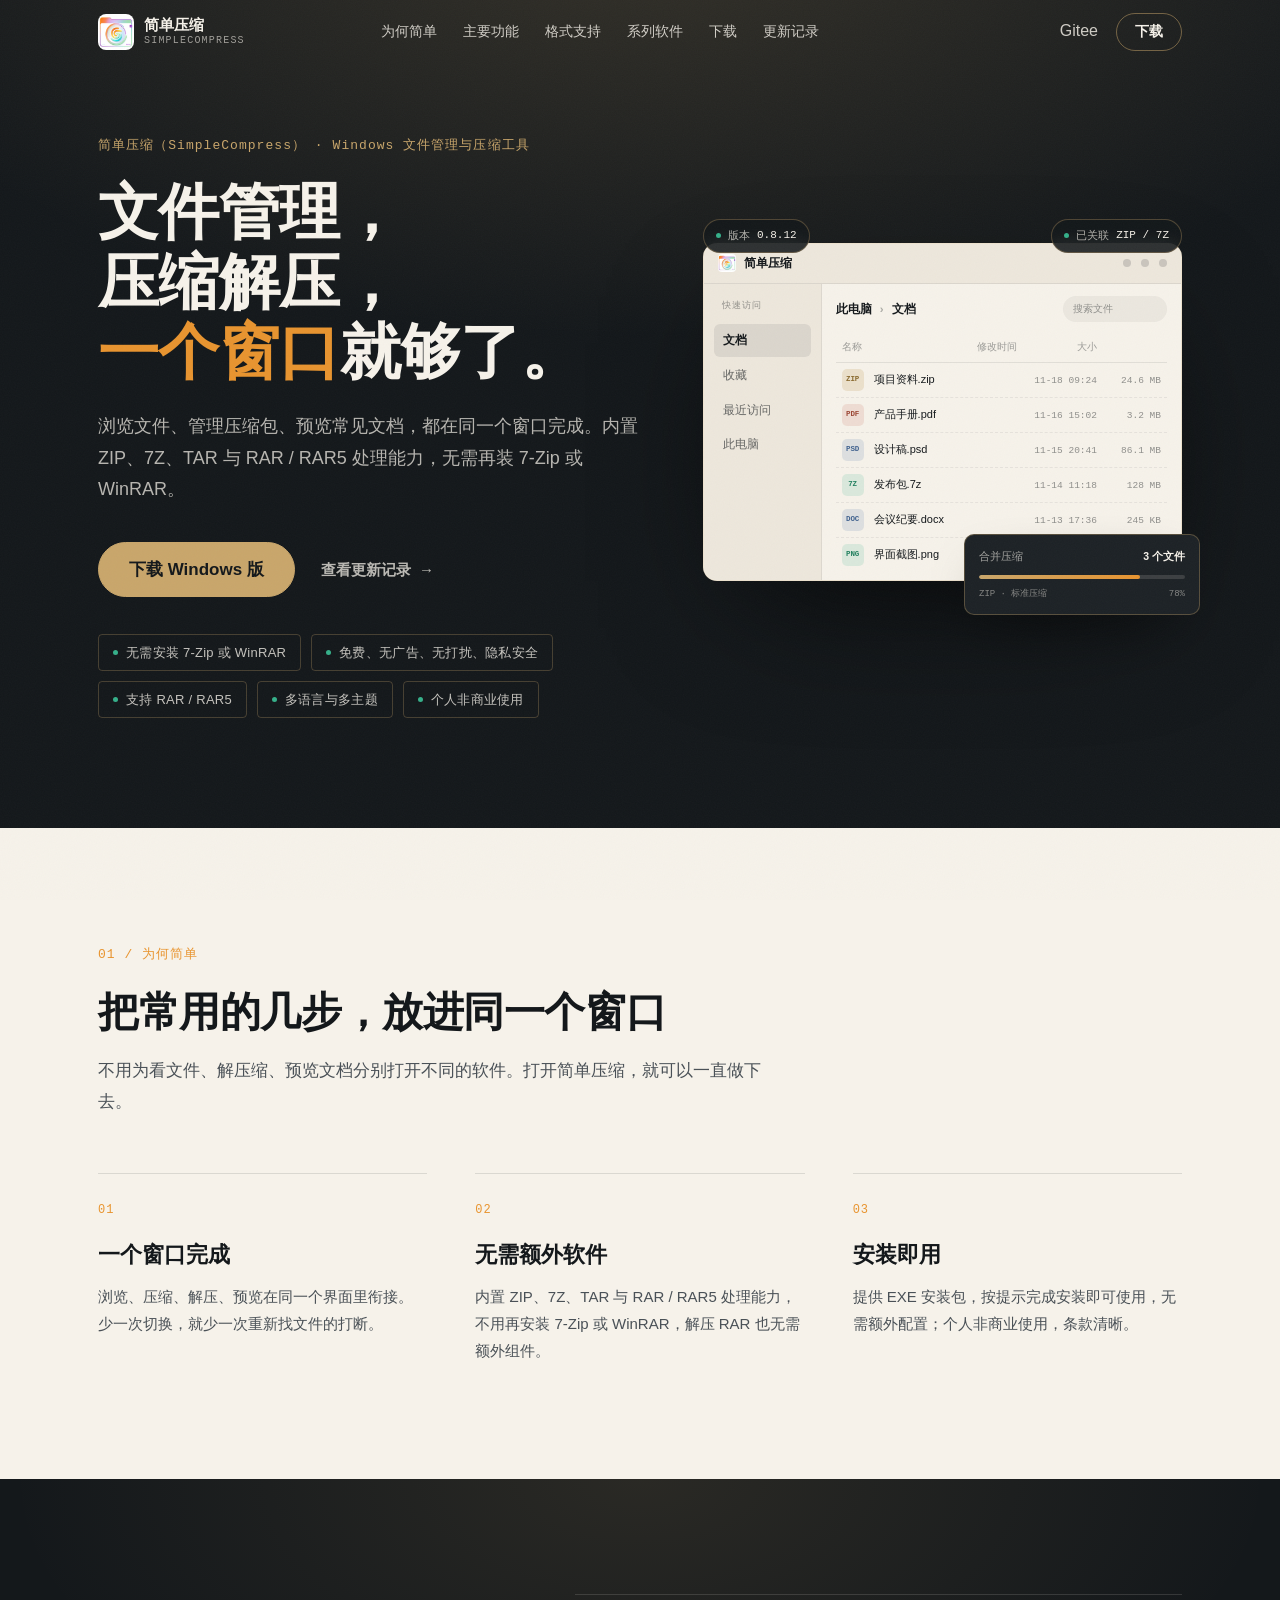
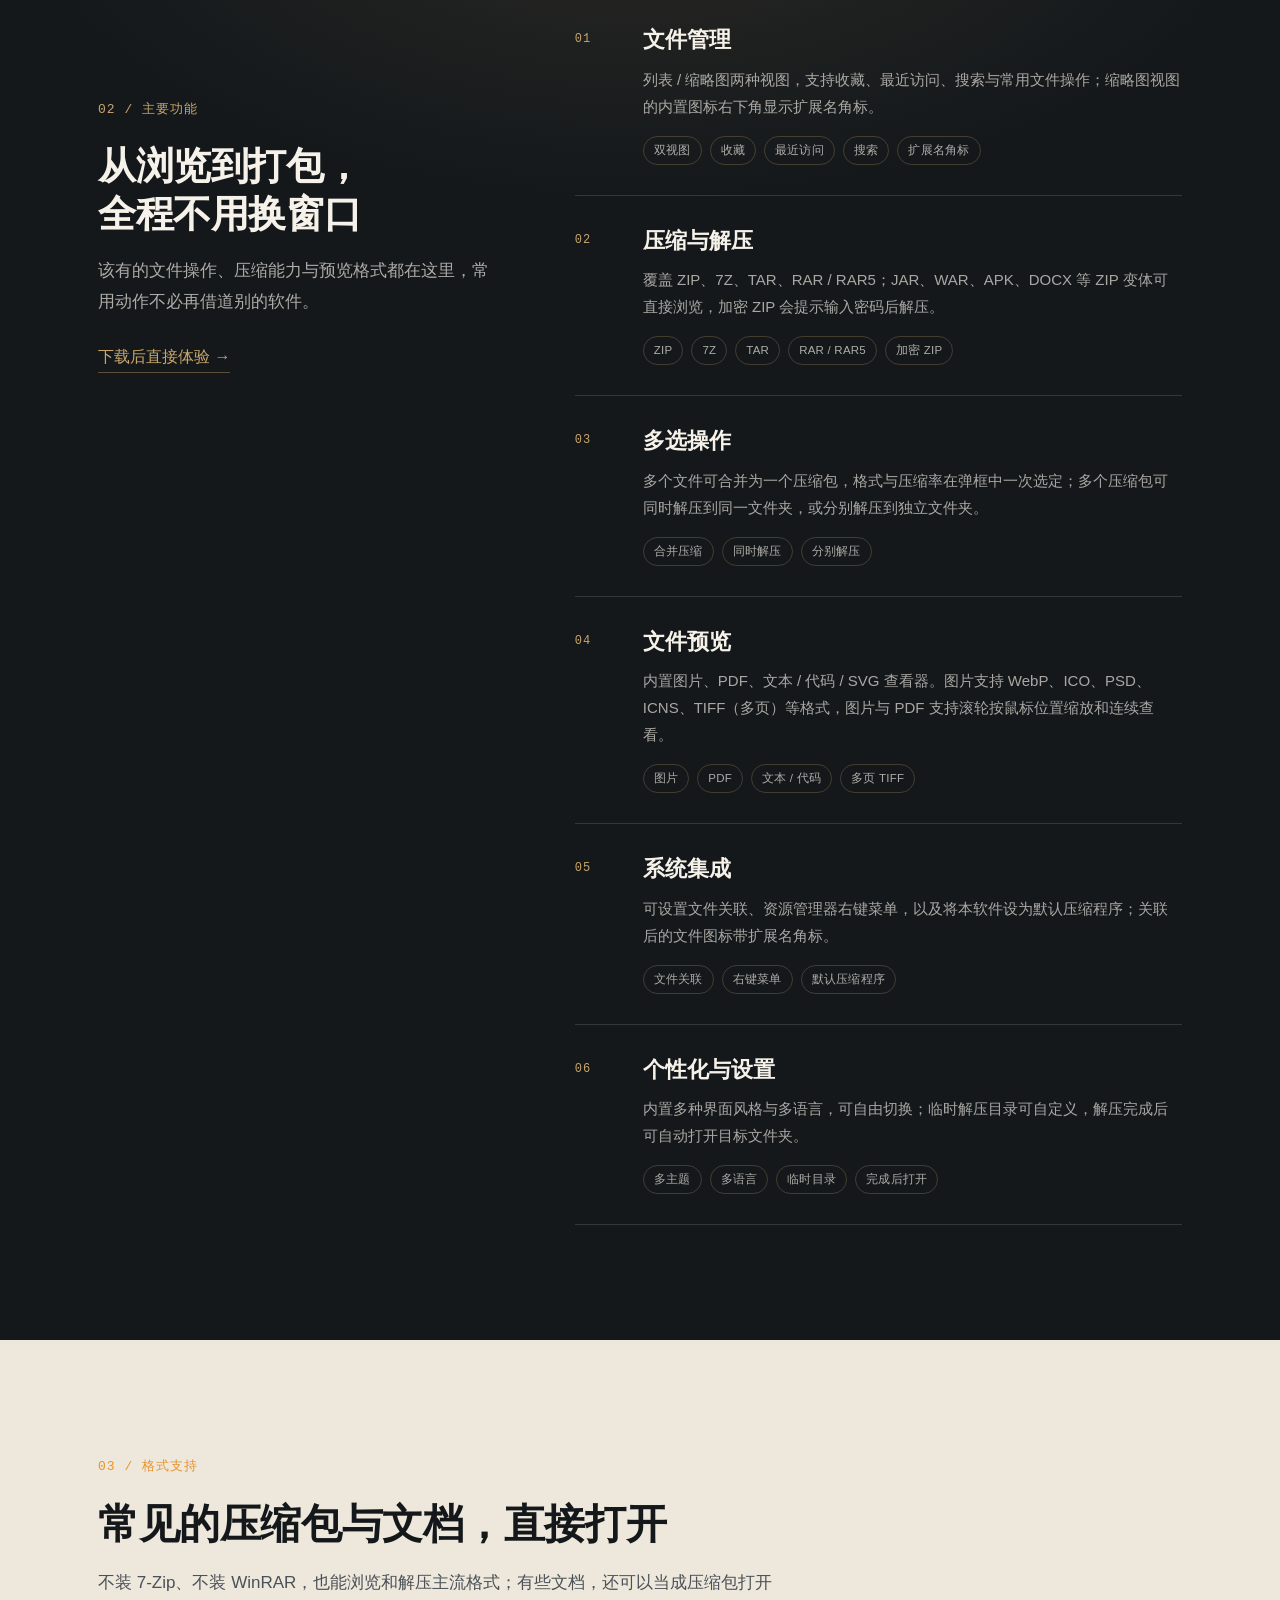
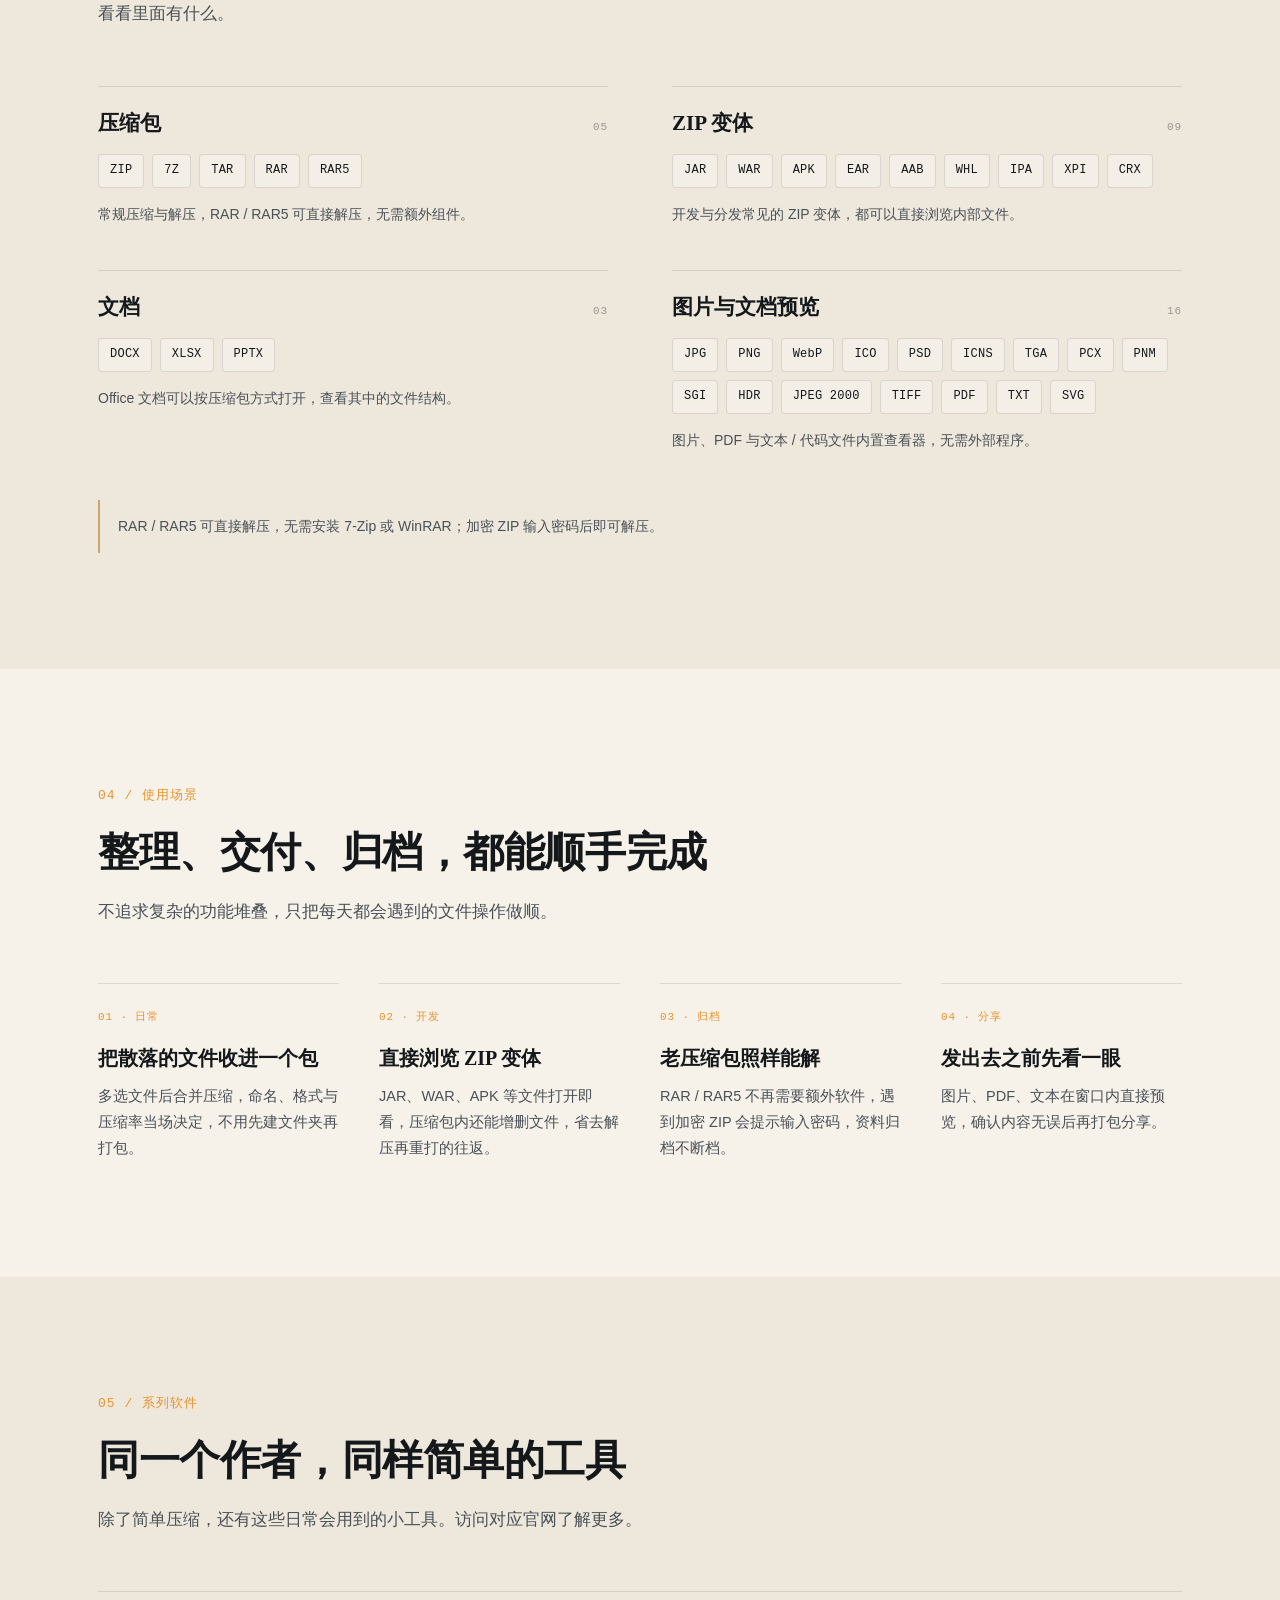
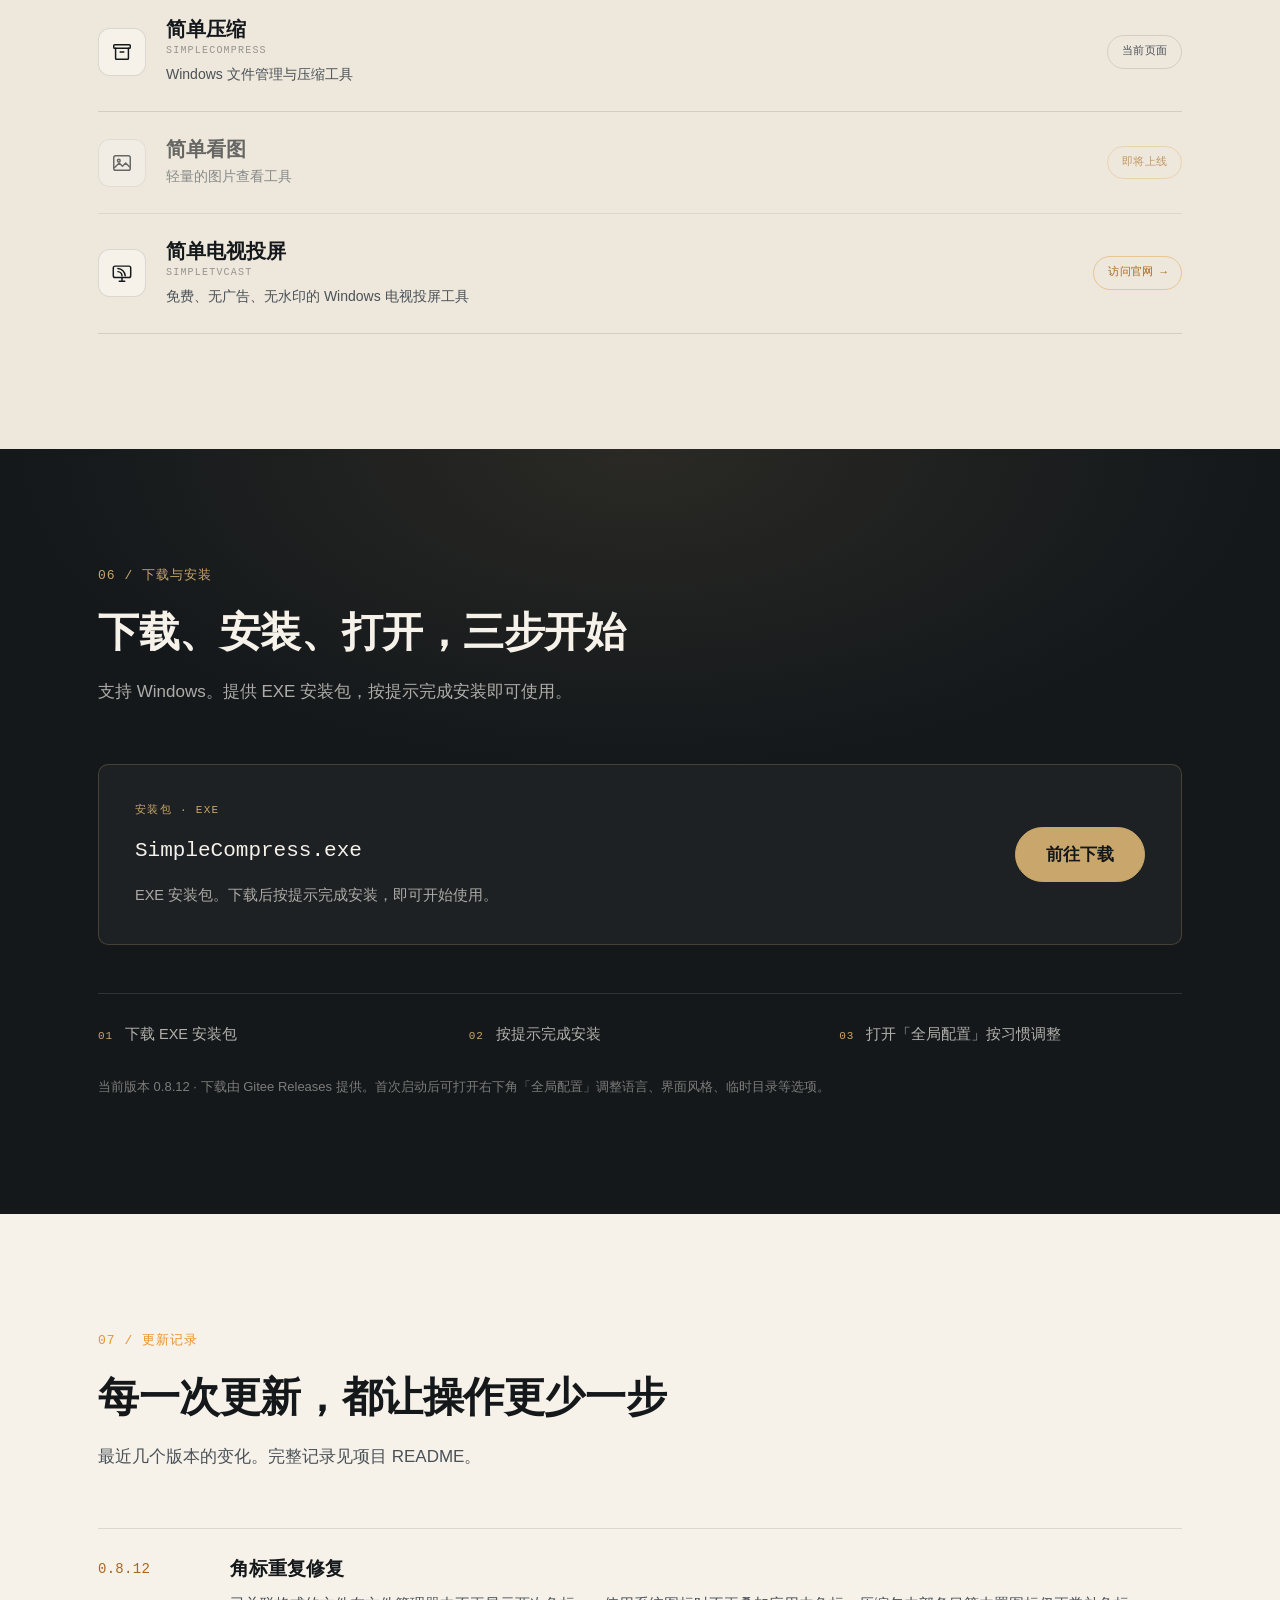
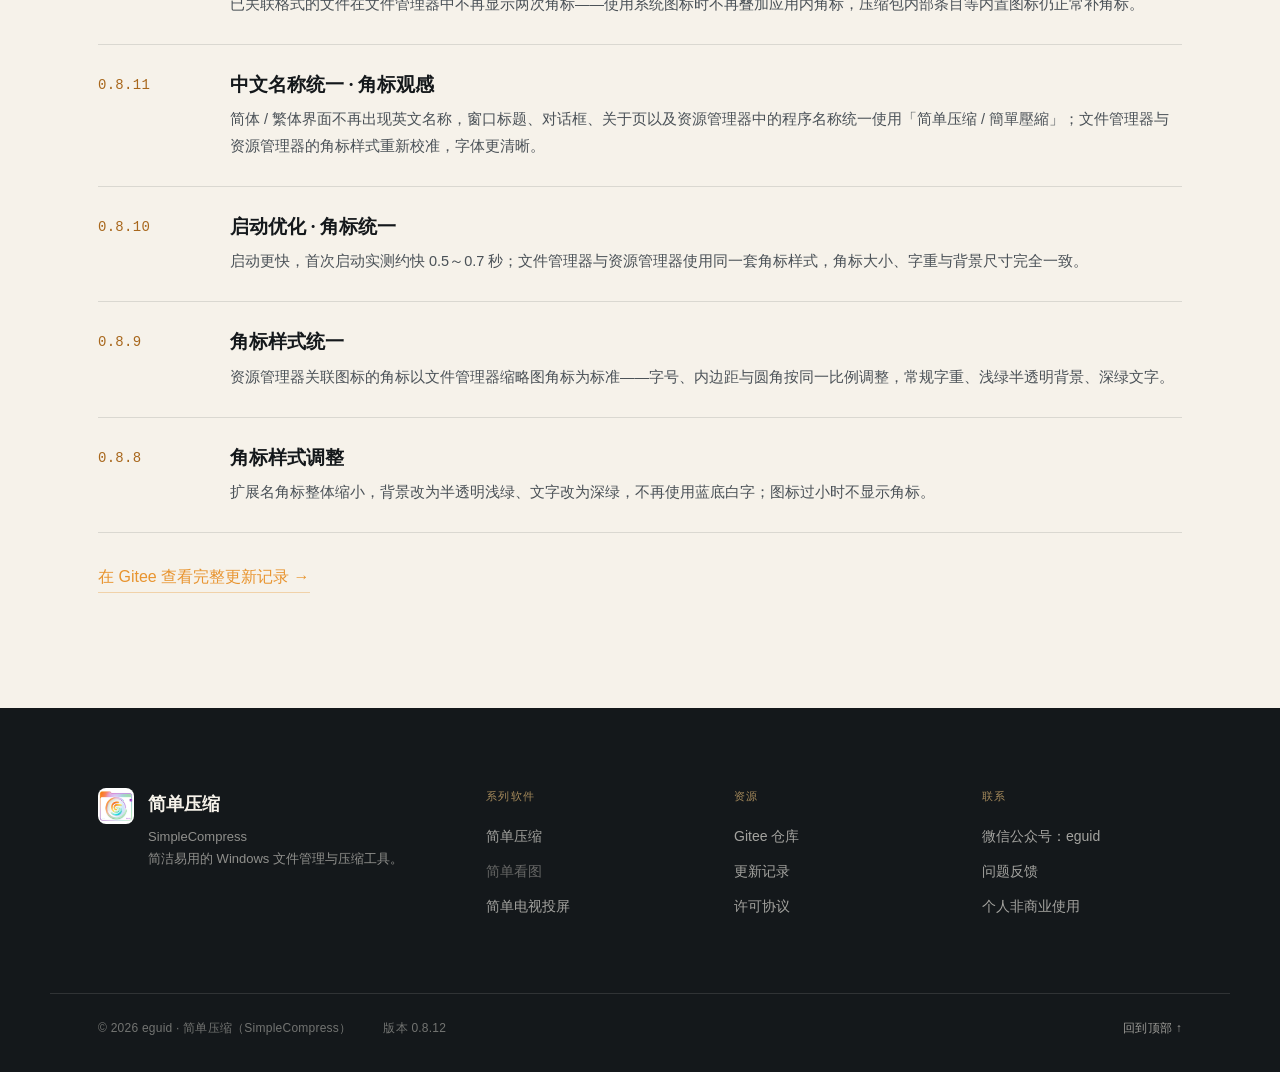
==== index.html @ cb271b51 "修改" ====
<!DOCTYPE html>
<html lang="zh-CN">
<head>
<meta charset="utf-8">
<meta name="viewport" content="width=device-width, initial-scale=1">
<title>简单压缩（SimpleCompress） · 文件管理与压缩，一个窗口就够了</title>
<meta name="description" content="简单压缩（SimpleCompress）是一款简洁易用的 Windows 文件管理与压缩工具。支持 ZIP、7Z、TAR、RAR / RAR5，内置图片、PDF、文本预览，可设置文件关联与资源管理器右键菜单。">
<meta name="theme-color" content="#14181b">
<meta property="og:title" content="简单压缩（SimpleCompress）">
<meta property="og:description" content="Windows 文件管理与压缩工具：浏览文件、管理压缩包、预览常见文档，都在同一个窗口完成。">
<meta property="og:type" content="website">
<meta property="og:image" content="assets/img/app-icon-256.png">
<link rel="icon" href="assets/img/app-icon.ico" sizes="any">
<link rel="icon" type="image/png" href="assets/img/app-icon-128.png">
<link rel="stylesheet" href="assets/css/main.css">
<script type="application/ld+json">
{
  "@context": "https://schema.org",
  "@type": "SoftwareApplication",
  "name": "简单压缩（SimpleCompress）",
  "operatingSystem": "Windows",
  "applicationCategory": "UtilitiesApplication",
  "description": "简洁易用的 Windows 文件管理与压缩工具，支持 ZIP、7Z、TAR、RAR / RAR5 与常见文档预览。",
  "author": { "@type": "Person", "name": "eguid" }
}
</script>
</head>
<body>
<a class="skip-link" href="#main">跳到主要内容</a>

<header class="site-header" id="siteHeader">
  <div class="wrap header-inner">
    <a class="brand" href="#top" aria-label="简单压缩 首页">
      <img src="assets/img/app-icon-128.png" alt="" width="36" height="36" aria-hidden="true">
      <span class="brand-text"><span>简单压缩</span><em>SimpleCompress</em></span>
    </a>
    <nav class="nav" aria-label="主导航">
      <a href="#why">为何简单</a>
      <a href="#features">主要功能</a>
      <a href="#formats">格式支持</a>
      <a href="#series">系列软件</a>
      <a href="#download">下载</a>
      <a href="#changelog">更新记录</a>
    </nav>
    <div class="header-actions">
      <a class="ghost-link" href="https://gitee.com/eguid/simplecompress" target="_blank" rel="noopener">Gitee</a>
      <a class="btn btn-ghost" href="#download">下载</a>
      <button class="nav-toggle" type="button" aria-expanded="false" aria-controls="mobileNav" aria-label="打开导航菜单">
        <span></span><span></span><span></span>
      </button>
    </div>
  </div>
</header>

<div class="mobile-nav" id="mobileNav" hidden>
  <nav aria-label="移动端导航">
    <a href="#why">为何简单</a>
    <a href="#features">主要功能</a>
    <a href="#formats">格式支持</a>
    <a href="#series">系列软件</a>
    <a href="#download">下载与安装</a>
    <a href="#changelog">更新记录</a>
    <a href="https://gitee.com/eguid/simplecompress" target="_blank" rel="noopener">Gitee 仓库</a>
  </nav>
</div>

<main id="main">

  <!-- 首屏 -->
  <section class="hero" id="top">
    <div class="wrap hero-inner">
      <div class="hero-copy">
        <p class="eyebrow">简单压缩（SimpleCompress） · Windows 文件管理与压缩工具</p>
        <h1>文件管理，压缩解压，<br><span class="accent">一个窗口</span>就够了。</h1>
        <p class="lede">浏览文件、管理压缩包、预览常见文档，都在同一个窗口完成。内置 ZIP、7Z、TAR 与 RAR / RAR5 处理能力，无需再装 7-Zip 或 WinRAR。</p>
        <div class="hero-cta">
          <a class="btn btn-gold btn-lg" href="#download">下载 Windows 版</a>
          <a class="btn btn-text" href="#changelog">查看更新记录 <span aria-hidden="true">→</span></a>
        </div>
        <ul class="hero-tags">
          <li>无需安装 7-Zip 或 WinRAR</li>
          <li>免费、无广告、无打扰、隐私安全</li>
          <li>支持 RAR / RAR5</li>
          <li>多语言与多主题</li>
          <li>个人非商业使用</li>
        </ul>
      </div>

      <div class="hero-visual" aria-hidden="true">
        <div class="mock-window">
          <div class="mock-titlebar">
            <span class="mock-app"><img src="assets/img/app-icon-128.png" alt="">简单压缩</span>
            <span class="mock-winbtns"><i></i><i></i><i></i></span>
          </div>
          <div class="mock-body">
            <aside class="mock-side">
              <span class="mock-side-title">快速访问</span>
              <span class="is-active">文档</span>
              <span>收藏</span>
              <span>最近访问</span>
              <span>此电脑</span>
            </aside>
            <div class="mock-main">
              <div class="mock-toolbar">
                <span class="mock-path">此电脑 <i>›</i> 文档</span>
                <span class="mock-search">搜索文件</span>
              </div>
              <div class="mock-cols"><span>名称</span><span>修改时间</span><span>大小</span></div>
              <ul class="mock-files">
                <li><span class="mock-file-icon is-zip">ZIP</span><span class="mock-file-name">项目资料.zip</span><span class="mock-file-date">11-18 09:24</span><span class="mock-file-size">24.6 MB</span></li>
                <li><span class="mock-file-icon is-pdf">PDF</span><span class="mock-file-name">产品手册.pdf</span><span class="mock-file-date">11-16 15:02</span><span class="mock-file-size">3.2 MB</span></li>
                <li><span class="mock-file-icon is-psd">PSD</span><span class="mock-file-name">设计稿.psd</span><span class="mock-file-date">11-15 20:41</span><span class="mock-file-size">86.1 MB</span></li>
                <li><span class="mock-file-icon is-7z">7Z</span><span class="mock-file-name">发布包.7z</span><span class="mock-file-date">11-14 11:18</span><span class="mock-file-size">128 MB</span></li>
                <li><span class="mock-file-icon is-doc">DOC</span><span class="mock-file-name">会议纪要.docx</span><span class="mock-file-date">11-13 17:36</span><span class="mock-file-size">245 KB</span></li>
                <li><span class="mock-file-icon is-png">PNG</span><span class="mock-file-name">界面截图.png</span><span class="mock-file-date">11-12 10:07</span><span class="mock-file-size">1.8 MB</span></li>
              </ul>
            </div>
          </div>
        </div>

        <div class="mock-toast">
          <div class="mock-toast-head"><span>合并压缩</span><b>3 个文件</b></div>
          <div class="mock-bar"><i></i></div>
          <div class="mock-toast-foot"><span>ZIP · 标准压缩</span><span>78%</span></div>
        </div>

        <div class="float-chip float-chip--a"><span class="dot"></span>版本 <b>0.8.12</b></div>
        <div class="float-chip float-chip--b"><span class="dot"></span>已关联 <b>ZIP / 7Z</b></div>
      </div>
    </div>
  </section>

  <!-- 01 为何简单 -->
  <section class="section" id="why">
    <div class="wrap">
      <div class="section-head reveal">
        <p class="eyebrow">01 / 为何简单</p>
        <h2>把常用的几步，放进同一个窗口</h2>
        <p class="section-sub">不用为看文件、解压缩、预览文档分别打开不同的软件。打开简单压缩，就可以一直做下去。</p>
      </div>
      <div class="pillars">
        <article class="pillar reveal">
          <span class="pillar-num">01</span>
          <h3>一个窗口完成</h3>
          <p>浏览、压缩、解压、预览在同一个界面里衔接。少一次切换，就少一次重新找文件的打断。</p>
        </article>
        <article class="pillar reveal">
          <span class="pillar-num">02</span>
          <h3>无需额外软件</h3>
          <p>内置 ZIP、7Z、TAR 与 RAR / RAR5 处理能力，不用再安装 7-Zip 或 WinRAR，解压 RAR 也无需额外组件。</p>
        </article>
        <article class="pillar reveal">
          <span class="pillar-num">03</span>
          <h3>安装即用</h3>
          <p>提供 EXE 安装包，按提示完成安装即可使用，无需额外配置；个人非商业使用，条款清晰。</p>
        </article>
      </div>
    </div>
  </section>

  <!-- 02 主要功能 -->
  <section class="section dark" id="features">
    <div class="wrap feature-layout">
      <div class="feature-aside reveal">
        <p class="eyebrow">02 / 主要功能</p>
        <h2>从浏览到打包，<br>全程不用换窗口</h2>
        <p class="section-sub">该有的文件操作、压缩能力与预览格式都在这里，常用动作不必再借道别的软件。</p>
        <a class="text-link" href="#download">下载后直接体验 <span aria-hidden="true">→</span></a>
      </div>

      <div class="feature-list">
        <article class="feature-item reveal">
          <span class="feature-num">01</span>
          <div class="feature-body">
            <h3>文件管理</h3>
            <p>列表 / 缩略图两种视图，支持收藏、最近访问、搜索与常用文件操作；缩略图视图的内置图标右下角显示扩展名角标。</p>
            <ul class="chips"><li>双视图</li><li>收藏</li><li>最近访问</li><li>搜索</li><li>扩展名角标</li></ul>
          </div>
        </article>
        <article class="feature-item reveal">
          <span class="feature-num">02</span>
          <div class="feature-body">
            <h3>压缩与解压</h3>
            <p>覆盖 ZIP、7Z、TAR、RAR / RAR5；JAR、WAR、APK、DOCX 等 ZIP 变体可直接浏览，加密 ZIP 会提示输入密码后解压。</p>
            <ul class="chips"><li>ZIP</li><li>7Z</li><li>TAR</li><li>RAR / RAR5</li><li>加密 ZIP</li></ul>
          </div>
        </article>
        <article class="feature-item reveal">
          <span class="feature-num">03</span>
          <div class="feature-body">
            <h3>多选操作</h3>
            <p>多个文件可合并为一个压缩包，格式与压缩率在弹框中一次选定；多个压缩包可同时解压到同一文件夹，或分别解压到独立文件夹。</p>
            <ul class="chips"><li>合并压缩</li><li>同时解压</li><li>分别解压</li></ul>
          </div>
        </article>
        <article class="feature-item reveal">
          <span class="feature-num">04</span>
          <div class="feature-body">
            <h3>文件预览</h3>
            <p>内置图片、PDF、文本 / 代码 / SVG 查看器。图片支持 WebP、ICO、PSD、ICNS、TIFF（多页）等格式，图片与 PDF 支持滚轮按鼠标位置缩放和连续查看。</p>
            <ul class="chips"><li>图片</li><li>PDF</li><li>文本 / 代码</li><li>多页 TIFF</li></ul>
          </div>
        </article>
        <article class="feature-item reveal">
          <span class="feature-num">05</span>
          <div class="feature-body">
            <h3>系统集成</h3>
            <p>可设置文件关联、资源管理器右键菜单，以及将本软件设为默认压缩程序；关联后的文件图标带扩展名角标。</p>
            <ul class="chips"><li>文件关联</li><li>右键菜单</li><li>默认压缩程序</li></ul>
          </div>
        </article>
        <article class="feature-item reveal">
          <span class="feature-num">06</span>
          <div class="feature-body">
            <h3>个性化与设置</h3>
            <p>内置多种界面风格与多语言，可自由切换；临时解压目录可自定义，解压完成后可自动打开目标文件夹。</p>
            <ul class="chips"><li>多主题</li><li>多语言</li><li>临时目录</li><li>完成后打开</li></ul>
          </div>
        </article>
      </div>
    </div>
  </section>

  <!-- 03 格式支持 -->
  <section class="section alt" id="formats">
    <div class="wrap">
      <div class="section-head reveal">
        <p class="eyebrow">03 / 格式支持</p>
        <h2>常见的压缩包与文档，直接打开</h2>
        <p class="section-sub">不装 7-Zip、不装 WinRAR，也能浏览和解压主流格式；有些文档，还可以当成压缩包打开看看里面有什么。</p>
      </div>

      <div class="formats-grid">
        <div class="format-group reveal">
          <h3>压缩包 <span>05</span></h3>
          <ul class="format-chips"><li>ZIP</li><li>7Z</li><li>TAR</li><li>RAR</li><li>RAR5</li></ul>
          <p>常规压缩与解压，RAR / RAR5 可直接解压，无需额外组件。</p>
        </div>
        <div class="format-group reveal">
          <h3>ZIP 变体 <span>09</span></h3>
          <ul class="format-chips"><li>JAR</li><li>WAR</li><li>APK</li><li>EAR</li><li>AAB</li><li>WHL</li><li>IPA</li><li>XPI</li><li>CRX</li></ul>
          <p>开发与分发常见的 ZIP 变体，都可以直接浏览内部文件。</p>
        </div>
        <div class="format-group reveal">
          <h3>文档 <span>03</span></h3>
          <ul class="format-chips"><li>DOCX</li><li>XLSX</li><li>PPTX</li></ul>
          <p>Office 文档可以按压缩包方式打开，查看其中的文件结构。</p>
        </div>
        <div class="format-group reveal">
          <h3>图片与文档预览 <span>16</span></h3>
          <ul class="format-chips"><li>JPG</li><li>PNG</li><li>WebP</li><li>ICO</li><li>PSD</li><li>ICNS</li><li>TGA</li><li>PCX</li><li>PNM</li><li>SGI</li><li>HDR</li><li>JPEG 2000</li><li>TIFF</li><li>PDF</li><li>TXT</li><li>SVG</li></ul>
          <p>图片、PDF 与文本 / 代码文件内置查看器，无需外部程序。</p>
        </div>
      </div>

      <p class="formats-note reveal">RAR / RAR5 可直接解压，无需安装 7-Zip 或 WinRAR；加密 ZIP 输入密码后即可解压。</p>
    </div>
  </section>

  <!-- 04 使用场景 -->
  <section class="section" id="scenarios">
    <div class="wrap">
      <div class="section-head reveal">
        <p class="eyebrow">04 / 使用场景</p>
        <h2>整理、交付、归档，都能顺手完成</h2>
        <p class="section-sub">不追求复杂的功能堆叠，只把每天都会遇到的文件操作做顺。</p>
      </div>
      <div class="scenarios-grid">
        <article class="scenario reveal">
          <span class="scenario-num">01 · 日常</span>
          <h3>把散落的文件收进一个包</h3>
          <p>多选文件后合并压缩，命名、格式与压缩率当场决定，不用先建文件夹再打包。</p>
        </article>
        <article class="scenario reveal">
          <span class="scenario-num">02 · 开发</span>
          <h3>直接浏览 ZIP 变体</h3>
          <p>JAR、WAR、APK 等文件打开即看，压缩包内还能增删文件，省去解压再重打的往返。</p>
        </article>
        <article class="scenario reveal">
          <span class="scenario-num">03 · 归档</span>
          <h3>老压缩包照样能解</h3>
          <p>RAR / RAR5 不再需要额外软件，遇到加密 ZIP 会提示输入密码，资料归档不断档。</p>
        </article>
        <article class="scenario reveal">
          <span class="scenario-num">04 · 分享</span>
          <h3>发出去之前先看一眼</h3>
          <p>图片、PDF、文本在窗口内直接预览，确认内容无误后再打包分享。</p>
        </article>
      </div>
    </div>
  </section>

  <!-- 05 系列软件 -->
  <section class="section alt" id="series">
    <div class="wrap">
      <div class="section-head reveal">
        <p class="eyebrow">05 / 系列软件</p>
        <h2>同一个作者，同样简单的工具</h2>
        <p class="section-sub">除了简单压缩，还有这些日常会用到的小工具。访问对应官网了解更多。</p>
      </div>

      <div class="series-list">
        <a class="product" href="#top" aria-current="page">
          <span class="product-icon" aria-hidden="true">
            <svg viewBox="0 0 24 24" fill="none" stroke="currentColor" stroke-width="1.6" stroke-linecap="round" stroke-linejoin="round"><rect x="3" y="4" width="18" height="4" rx="1"/><path d="M5 8v11a1 1 0 0 0 1 1h12a1 1 0 0 0 1-1V8"/><path d="M10 12h4"/></svg>
          </span>
          <span class="product-main">
            <strong>简单压缩</strong>
            <em>SimpleCompress</em>
            <span class="product-desc">Windows 文件管理与压缩工具</span>
          </span>
          <span class="product-status is-current">当前页面</span>
        </a>

        <a class="product is-pending" href="#" data-product="image" aria-disabled="true">
          <span class="product-icon" aria-hidden="true">
            <svg viewBox="0 0 24 24" fill="none" stroke="currentColor" stroke-width="1.6" stroke-linecap="round" stroke-linejoin="round"><rect x="3" y="4" width="18" height="16" rx="2"/><circle cx="8.5" cy="9.5" r="1.5"/><path d="m4 17 5-5 3.5 3.5L16 12l4 4"/></svg>
          </span>
          <span class="product-main">
            <strong>简单看图</strong>
            <span class="product-desc">轻量的图片查看工具</span>
          </span>
          <span class="product-status" data-status>即将上线</span>
        </a>

        <a class="product" href="https://simpletvcast.eguid.cc" target="_blank" rel="noopener" data-product="tvcast">
          <span class="product-icon" aria-hidden="true">
            <svg viewBox="0 0 24 24" fill="none" stroke="currentColor" stroke-width="1.6" stroke-linecap="round" stroke-linejoin="round"><rect x="2.5" y="4.5" width="19" height="12.5" rx="2"/><path d="M9 21h6M12 17v4"/><path d="M7.5 10.5a5 5 0 0 1 4.5 4.5"/><path d="M7.5 7a8.5 8.5 0 0 1 8 8"/></svg>
          </span>
          <span class="product-main">
            <strong>简单电视投屏</strong>
            <em>SimpleTVCast</em>
            <span class="product-desc">免费、无广告、无水印的 Windows 电视投屏工具</span>
          </span>
          <span class="product-status" data-status>访问官网 →</span>
        </a>
      </div>
    </div>
  </section>

  <!-- 06 下载与安装 -->
  <section class="section dark download" id="download">
    <div class="wrap">
      <div class="section-head reveal">
        <p class="eyebrow">06 / 下载与安装</p>
        <h2>下载、安装、打开，三步开始</h2>
        <p class="section-sub">支持 Windows。提供 EXE 安装包，按提示完成安装即可使用。</p>
      </div>

      <div class="download-panel reveal">
        <div class="download-panel-text">
          <p class="dl-tag">安装包 · EXE</p>
          <h3>SimpleCompress.exe</h3>
          <p>EXE 安装包。下载后按提示完成安装，即可开始使用。</p>
        </div>
        <a class="btn btn-gold btn-lg" href="https://gitee.com/eguid/simplecompress/releases" target="_blank" rel="noopener">前往下载</a>
      </div>

      <ol class="steps reveal">
        <li><span>01</span>下载 EXE 安装包</li>
        <li><span>02</span>按提示完成安装</li>
        <li><span>03</span>打开「全局配置」按习惯调整</li>
      </ol>

      <p class="download-note reveal">当前版本 0.8.12 · 下载由 Gitee Releases 提供。首次启动后可打开右下角「全局配置」调整语言、界面风格、临时目录等选项。</p>
    </div>
  </section>

  <!-- 07 更新记录 -->
  <section class="section" id="changelog">
    <div class="wrap">
      <div class="section-head reveal">
        <p class="eyebrow">07 / 更新记录</p>
        <h2>每一次更新，都让操作更少一步</h2>
        <p class="section-sub">最近几个版本的变化。完整记录见项目 README。</p>
      </div>

      <ol class="log-list">
        <li class="log-item reveal">
          <span class="log-ver">0.8.12</span>
          <div class="log-body">
            <h3>角标重复修复</h3>
            <p>已关联格式的文件在文件管理器中不再显示两次角标——使用系统图标时不再叠加应用内角标，压缩包内部条目等内置图标仍正常补角标。</p>
          </div>
        </li>
        <li class="log-item reveal">
          <span class="log-ver">0.8.11</span>
          <div class="log-body">
            <h3>中文名称统一 · 角标观感</h3>
            <p>简体 / 繁体界面不再出现英文名称，窗口标题、对话框、关于页以及资源管理器中的程序名称统一使用「简单压缩 / 簡單壓縮」；文件管理器与资源管理器的角标样式重新校准，字体更清晰。</p>
          </div>
        </li>
        <li class="log-item reveal">
          <span class="log-ver">0.8.10</span>
          <div class="log-body">
            <h3>启动优化 · 角标统一</h3>
            <p>启动更快，首次启动实测约快 0.5～0.7 秒；文件管理器与资源管理器使用同一套角标样式，角标大小、字重与背景尺寸完全一致。</p>
          </div>
        </li>
        <li class="log-item reveal">
          <span class="log-ver">0.8.9</span>
          <div class="log-body">
            <h3>角标样式统一</h3>
            <p>资源管理器关联图标的角标以文件管理器缩略图角标为标准——字号、内边距与圆角按同一比例调整，常规字重、浅绿半透明背景、深绿文字。</p>
          </div>
        </li>
        <li class="log-item reveal">
          <span class="log-ver">0.8.8</span>
          <div class="log-body">
            <h3>角标样式调整</h3>
            <p>扩展名角标整体缩小，背景改为半透明浅绿、文字改为深绿，不再使用蓝底白字；图标过小时不显示角标。</p>
          </div>
        </li>
      </ol>

      <a class="text-link log-more reveal" href="https://gitee.com/eguid/simplecompress" target="_blank" rel="noopener">在 Gitee 查看完整更新记录 <span aria-hidden="true">→</span></a>
    </div>
  </section>

</main>

<footer class="site-footer">
  <div class="wrap footer-inner">
    <div class="footer-brand">
      <img src="assets/img/app-icon-128.png" alt="" width="36" height="36">
      <div>
        <strong>简单压缩</strong>
        <span>SimpleCompress<br>简洁易用的 Windows 文件管理与压缩工具。</span>
      </div>
    </div>
    <nav class="footer-col" aria-label="系列软件">
      <h3>系列软件</h3>
      <a href="#top">简单压缩</a>
      <a href="#" data-product="image" class="is-pending" aria-disabled="true">简单看图</a>
      <a href="https://simpletvcast.eguid.cc" target="_blank" rel="noopener" data-product="tvcast">简单电视投屏</a>
    </nav>
    <nav class="footer-col" aria-label="资源">
      <h3>资源</h3>
      <a href="https://gitee.com/eguid/simplecompress" target="_blank" rel="noopener">Gitee 仓库</a>
      <a href="#changelog">更新记录</a>
      <a href="https://gitee.com/eguid/simplecompress/blob/master/LICENSE" target="_blank" rel="noopener">许可协议</a>
    </nav>
    <div class="footer-col">
      <h3>联系</h3>
      <p>微信公众号：eguid</p>
      <a href="https://gitee.com/eguid/simplecompress/issues" target="_blank" rel="noopener">问题反馈</a>
      <p>个人非商业使用</p>
    </div>
  </div>
  <div class="wrap footer-bottom">
    <span>© 2026 eguid · 简单压缩（SimpleCompress）</span>
    <span>版本 0.8.12</span>
    <a href="#top">回到顶部 ↑</a>
  </div>
</footer>

<script src="assets/js/main.js"></script>
</body>
</html>
---- assets/css/main.css ----
/* ==========================================================================
   简单压缩（SimpleCompress）官方网站
   纯静态：无第三方字体 / 图标 / 脚本 / 图表库
   ========================================================================== */

/* ---------- 1. Design Tokens ---------- */
:root {
  --paper: #f6f2ea;
  --paper-2: #ede7dc;
  --ink: #14181b;
  --ink-2: #1d2226;
  --ink-soft: #4a5157;
  --brand: #e8942f;
  --mint: #35b08a;
  --gold: #c9a66b;
  --line: rgba(20, 24, 27, 0.12);
  --line-dark: rgba(201, 166, 107, 0.28);

  --font-serif: "Noto Serif SC", "Source Han Serif SC", "Songti SC", "STSong", serif;
  --font-sans: "HarmonyOS Sans SC", "MiSans", "PingFang SC", "Microsoft YaHei", sans-serif;
  --font-mono: "IBM Plex Mono", "JetBrains Mono", ui-monospace, "Consolas", monospace;

  --wrap: 1180px;
  --pad: 48px;
  --header-h: 64px;
  --radius-tag: 4px;
  --radius-card: 10px;
  --radius-screen: 14px;

  --shadow-light: 0 1px 0 rgba(255, 255, 255, 0.7) inset, 0 18px 40px -28px rgba(20, 24, 27, 0.35);
  --shadow-dark: 0 50px 140px -50px rgba(0, 0, 0, 0.9);

  --ease: cubic-bezier(0.2, 0.8, 0.2, 1);
}

/* ---------- 2. Reset & Base ---------- */
*,
*::before,
*::after {
  box-sizing: border-box;
}

html {
  scroll-behavior: smooth;
  scroll-padding-top: calc(var(--header-h) + 32px);
  -webkit-text-size-adjust: 100%;
}

body {
  margin: 0;
  background: var(--paper);
  color: var(--ink);
  font-family: var(--font-sans);
  font-size: 16px;
  line-height: 1.8;
  -webkit-font-smoothing: antialiased;
  overflow-x: hidden;
}

body.nav-open {
  overflow: hidden;
}

h1,
h2,
h3 {
  margin: 0;
  font-family: var(--font-serif);
  font-weight: 600;
  color: var(--ink);
}

p {
  margin: 0;
}

ul,
ol {
  margin: 0;
  padding: 0;
  list-style: none;
}

a {
  color: inherit;
  text-decoration: none;
}

img {
  max-width: 100%;
  height: auto;
  display: block;
}

button {
  font: inherit;
  color: inherit;
  background: none;
  border: 0;
  cursor: pointer;
}

[hidden] {
  display: none !important;
}

::selection {
  background: rgba(232, 148, 47, 0.24);
}

:focus-visible {
  outline: 2px solid var(--brand);
  outline-offset: 2px;
}

/* 极细噪点，提升纸张质感 */
body::after {
  content: "";
  position: fixed;
  inset: 0;
  z-index: 9999;
  pointer-events: none;
  opacity: 0.03;
  background-image: url("data:image/svg+xml,%3Csvg xmlns='http://www.w3.org/2000/svg' width='140' height='140'%3E%3Cfilter id='n'%3E%3CfeTurbulence type='fractalNoise' baseFrequency='.85' numOctaves='3'/%3E%3C/filter%3E%3Crect width='140' height='140' filter='url(%23n)'/%3E%3C/svg%3E");
}

.skip-link {
  position: fixed;
  top: 12px;
  left: 12px;
  z-index: 100;
  padding: 10px 16px;
  border-radius: 6px;
  background: var(--paper);
  color: var(--ink);
  font-size: 14px;
  transform: translateY(-160%);
  transition: transform 0.2s ease;
}

.skip-link:focus {
  transform: translateY(0);
}

.wrap {
  width: 100%;
  max-width: var(--wrap);
  margin-inline: auto;
  padding-inline: var(--pad);
}

/* ---------- 3. Buttons & Links ---------- */
.btn {
  display: inline-flex;
  align-items: center;
  justify-content: center;
  gap: 8px;
  min-height: 44px;
  padding: 12px 22px;
  border-radius: 999px;
  font-family: var(--font-sans);
  font-size: 15px;
  font-weight: 600;
  line-height: 1.4;
  white-space: nowrap;
  transition: background-color 0.2s ease, color 0.2s ease, border-color 0.2s ease,
    transform 0.2s ease, filter 0.2s ease;
}

.btn-lg {
  min-height: 52px;
  padding: 15px 30px;
  font-size: 17px;
}

.btn-gold {
  background: var(--gold);
  color: var(--ink);
  border: 1px solid var(--gold);
}

.btn-gold:hover {
  filter: brightness(1.06);
  transform: translateY(-1px);
}

.btn-outline {
  border: 1px solid var(--line-dark);
  color: var(--paper);
}

.btn-outline:hover {
  border-color: var(--gold);
  color: var(--gold);
  transform: translateY(-1px);
}

.btn-ghost {
  border: 1px solid var(--line);
  color: var(--ink);
}

.btn-ghost:hover {
  border-color: rgba(232, 148, 47, 0.5);
  transform: translateY(-1px);
}

.btn-text {
  padding: 12px 6px;
  color: inherit;
  opacity: 0.86;
}

.btn-text span {
  transition: transform 0.2s ease;
}

.btn-text:hover {
  opacity: 1;
}

.btn-text:hover span {
  transform: translateX(4px);
}

.text-link {
  display: inline-block;
  color: var(--brand);
  border-bottom: 1px solid rgba(232, 148, 47, 0.35);
  transition: border-color 0.2s ease;
}

.text-link:hover {
  border-bottom-color: var(--brand);
}

.text-link span {
  display: inline-block;
  transition: transform 0.2s ease;
}

.text-link:hover span {
  transform: translateX(4px);
}

/* ---------- 4. Header ---------- */
.site-header {
  position: fixed;
  top: 0;
  left: 0;
  right: 0;
  z-index: 40;
  height: var(--header-h);
  color: var(--paper);
  background: transparent;
  border-bottom: 1px solid transparent;
  transition: background-color 0.3s ease, border-color 0.3s ease, color 0.3s ease,
    backdrop-filter 0.3s ease;
}

.site-header.is-scrolled,
.site-header.is-open {
  color: var(--ink);
  background: rgba(246, 242, 234, 0.9);
  border-bottom-color: var(--line);
  -webkit-backdrop-filter: saturate(1.2) blur(14px);
  backdrop-filter: saturate(1.2) blur(14px);
}

.header-inner {
  display: flex;
  align-items: center;
  gap: 32px;
  height: 100%;
}

.brand {
  display: inline-flex;
  align-items: center;
  gap: 10px;
  flex: none;
}

.brand img {
  width: 36px;
  height: 36px;
  border-radius: 8px;
}

.brand-text {
  display: flex;
  flex-direction: column;
  font-size: 15px;
  font-weight: 600;
  line-height: 1.25;
  letter-spacing: 0.01em;
}

.brand-text em {
  font-family: var(--font-mono);
  font-style: normal;
  font-size: 10px;
  font-weight: 400;
  letter-spacing: 0.12em;
  text-transform: uppercase;
  opacity: 0.6;
}

.nav {
  display: flex;
  align-items: center;
  gap: 26px;
  margin-inline: auto;
  font-size: 14px;
}

.nav a,
.ghost-link {
  position: relative;
  opacity: 0.82;
  white-space: nowrap;
  transition: opacity 0.2s ease;
}

.nav a:hover,
.ghost-link:hover {
  opacity: 1;
}

.nav a::after {
  content: "";
  position: absolute;
  left: 0;
  right: 0;
  bottom: -6px;
  height: 1px;
  background: currentColor;
  transform: scaleX(0);
  transform-origin: left;
  transition: transform 0.25s var(--ease);
}

.nav a:hover::after {
  transform: scaleX(1);
}

.header-actions {
  display: flex;
  align-items: center;
  gap: 18px;
  margin-left: auto;
  flex: none;
}

.header-actions .btn {
  min-height: 38px;
  padding: 8px 18px;
  font-size: 14px;
  border-color: rgba(201, 166, 107, 0.5);
  color: var(--paper);
}

.site-header.is-scrolled .header-actions .btn,
.site-header.is-open .header-actions .btn {
  border-color: var(--line);
  color: var(--ink);
}

.nav-toggle {
  display: none;
  flex-direction: column;
  justify-content: center;
  gap: 5px;
  width: 40px;
  height: 40px;
  padding: 0 9px;
  margin-left: -4px;
}

.nav-toggle span {
  display: block;
  height: 1.5px;
  background: currentColor;
  border-radius: 2px;
  transition: transform 0.25s var(--ease), opacity 0.25s ease;
}

.nav-toggle[aria-expanded="true"] span:nth-child(1) {
  transform: translateY(6.5px) rotate(45deg);
}

.nav-toggle[aria-expanded="true"] span:nth-child(2) {
  opacity: 0;
}

.nav-toggle[aria-expanded="true"] span:nth-child(3) {
  transform: translateY(-6.5px) rotate(-45deg);
}

.mobile-nav {
  position: fixed;
  top: var(--header-h);
  left: 0;
  right: 0;
  z-index: 39;
  height: calc(100vh - var(--header-h));
  height: calc(100dvh - var(--header-h));
  overflow-y: auto;
  padding: 12px var(--pad) 40px;
  background: var(--paper);
  border-bottom: 1px solid var(--line);
  box-shadow: 0 30px 60px -40px rgba(20, 24, 27, 0.6);
}

.mobile-nav nav {
  display: flex;
  flex-direction: column;
}

.mobile-nav a {
  padding: 14px 0;
  border-bottom: 1px solid var(--line);
  font-size: 16px;
}

.mobile-nav a:last-child {
  border-bottom: 0;
  color: var(--brand);
}

/* ---------- 5. Hero ---------- */
.hero {
  position: relative;
  display: flex;
  flex-direction: column;
  justify-content: center;
  min-height: clamp(600px, 92vh, 900px);
  padding: calc(var(--header-h) + 56px) 0 96px;
  background: var(--ink);
  color: var(--paper);
  overflow: hidden;
  isolation: isolate;
}

.hero::before {
  content: "";
  position: absolute;
  inset: 0;
  z-index: -1;
  background: radial-gradient(1200px 600px at 50% -10%, rgba(201, 166, 107, 0.18), transparent 70%);
}

.hero-inner {
  display: grid;
  grid-template-columns: minmax(0, 1.06fr) minmax(0, 0.94fr);
  align-items: center;
  gap: 64px;
}

.eyebrow {
  margin-bottom: 20px;
  font-family: var(--font-mono);
  font-size: 13px;
  letter-spacing: 0.08em;
  color: var(--gold);
}

.hero h1 {
  font-size: clamp(38px, 4.8vw, 62px);
  line-height: 1.14;
  letter-spacing: -0.01em;
  color: var(--paper);
  text-wrap: balance;
}

.accent {
  color: var(--brand);
}

.lede {
  max-width: 34em;
  margin-top: 24px;
  font-size: 18px;
  line-height: 1.75;
  color: rgba(246, 242, 234, 0.72);
}

.hero-cta {
  display: flex;
  align-items: center;
  flex-wrap: wrap;
  gap: 14px 20px;
  margin-top: 36px;
}

.hero-cta .btn-text {
  color: rgba(246, 242, 234, 0.86);
}

.hero-tags {
  display: flex;
  flex-wrap: wrap;
  gap: 10px;
  margin-top: 36px;
}

.hero-tags li {
  display: inline-flex;
  align-items: center;
  gap: 8px;
  padding: 6px 14px;
  border: 1px solid var(--line-dark);
  border-radius: var(--radius-tag);
  font-size: 13px;
  letter-spacing: 0.02em;
  color: rgba(246, 242, 234, 0.78);
}

.hero-tags li::before {
  content: "";
  width: 5px;
  height: 5px;
  border-radius: 50%;
  background: var(--mint);
}

.hero-copy > * {
  animation: rise 0.72s var(--ease) both;
}

.hero-copy .eyebrow { animation-delay: 0.05s; }
.hero-copy h1 { animation-delay: 0.15s; }
.hero-copy .lede { animation-delay: 0.27s; }
.hero-copy .hero-cta { animation-delay: 0.39s; }
.hero-copy .hero-tags { animation-delay: 0.5s; }

@keyframes rise {
  from {
    opacity: 0;
    transform: translateY(18px);
  }
  to {
    opacity: 1;
    transform: none;
  }
}

/* 首屏视觉：应用窗口模拟 */
.hero-visual {
  position: relative;
  justify-self: end;
  width: min(100%, 480px);
  padding: 6px 0 34px;
  animation: rise 0.8s var(--ease) 0.4s both;
}

.mock-window {
  position: relative;
  overflow: hidden;
  border-radius: var(--radius-screen);
  background: var(--paper);
  color: var(--ink);
  box-shadow: var(--shadow-dark);
  border: 1px solid rgba(201, 166, 107, 0.22);
}

.mock-titlebar {
  display: flex;
  align-items: center;
  justify-content: space-between;
  height: 40px;
  padding: 0 14px;
  background: var(--paper-2);
  border-bottom: 1px solid rgba(20, 24, 27, 0.08);
}

.mock-app {
  display: flex;
  align-items: center;
  gap: 8px;
  font-size: 12px;
  font-weight: 600;
}

.mock-app img {
  width: 18px;
  height: 18px;
  border-radius: 4px;
}

.mock-winbtns {
  display: flex;
  gap: 10px;
}

.mock-winbtns i {
  width: 8px;
  height: 8px;
  border-radius: 50%;
  background: rgba(20, 24, 27, 0.16);
}

.mock-body {
  display: grid;
  grid-template-columns: 118px minmax(0, 1fr);
  min-height: 296px;
}

.mock-side {
  display: flex;
  flex-direction: column;
  gap: 2px;
  padding: 14px 10px;
  background: var(--paper-2);
  border-right: 1px solid rgba(20, 24, 27, 0.07);
}

.mock-side-title {
  margin: 0 8px 8px;
  font-family: var(--font-mono);
  font-size: 9px;
  letter-spacing: 0.12em;
  color: rgba(20, 24, 27, 0.42);
}

.mock-side span:not(.mock-side-title) {
  padding: 6px 9px;
  border-radius: 6px;
  font-size: 11.5px;
  color: rgba(20, 24, 27, 0.62);
}

.mock-side span.is-active {
  background: rgba(20, 24, 27, 0.08);
  color: var(--ink);
  font-weight: 600;
}

.mock-main {
  padding: 12px 14px 8px;
  min-width: 0;
}

.mock-toolbar {
  display: flex;
  align-items: center;
  justify-content: space-between;
  gap: 12px;
  padding-bottom: 10px;
}

.mock-path {
  font-size: 11.5px;
  font-weight: 600;
  white-space: nowrap;
  overflow: hidden;
  text-overflow: ellipsis;
}

.mock-path i {
  margin: 0 5px;
  font-style: normal;
  color: rgba(20, 24, 27, 0.32);
}

.mock-search {
  flex: none;
  width: 104px;
  padding: 4px 10px;
  border-radius: 999px;
  background: rgba(20, 24, 27, 0.05);
  font-size: 10px;
  color: rgba(20, 24, 27, 0.42);
}

.mock-cols,
.mock-files li {
  display: grid;
  grid-template-columns: 24px minmax(0, 1fr) 72px 56px;
  align-items: center;
  gap: 8px;
}

.mock-cols {
  padding: 6px 6px 7px;
  border-bottom: 1px solid rgba(20, 24, 27, 0.09);
  font-size: 9.5px;
  color: rgba(20, 24, 27, 0.4);
}

.mock-cols span:nth-child(n + 2) {
  text-align: right;
}

.mock-files li {
  padding: 6px;
  border-bottom: 1px dashed rgba(20, 24, 27, 0.07);
}

.mock-files li:last-child {
  border-bottom: 0;
}

.mock-file-icon {
  display: grid;
  place-items: center;
  width: 22px;
  height: 22px;
  border-radius: 5px;
  font-family: var(--font-mono);
  font-size: 7.5px;
  font-weight: 700;
  letter-spacing: -0.02em;
}

.mock-file-icon.is-zip { background: rgba(201, 166, 107, 0.24); color: #8a6a2f; }
.mock-file-icon.is-pdf { background: rgba(190, 90, 70, 0.14); color: #9c4634; }
.mock-file-icon.is-psd { background: rgba(70, 110, 160, 0.14); color: #40628f; }
.mock-file-icon.is-7z { background: rgba(53, 176, 138, 0.14); color: #21805f; }
.mock-file-icon.is-doc { background: rgba(70, 110, 160, 0.14); color: #40628f; }
.mock-file-icon.is-png { background: rgba(53, 176, 138, 0.14); color: #21805f; }

.mock-file-name {
  font-size: 11px;
  white-space: nowrap;
  overflow: hidden;
  text-overflow: ellipsis;
}

.mock-file-date,
.mock-file-size {
  font-family: var(--font-mono);
  font-size: 9.5px;
  text-align: right;
  color: rgba(20, 24, 27, 0.45);
  white-space: nowrap;
}

.mock-toast {
  position: absolute;
  right: -18px;
  bottom: 0;
  width: 236px;
  padding: 12px 14px;
  border-radius: var(--radius-card);
  background: var(--ink-2);
  color: var(--paper);
  border: 1px solid rgba(201, 166, 107, 0.34);
  box-shadow: 0 24px 60px -30px rgba(0, 0, 0, 0.9);
}

.mock-toast-head,
.mock-toast-foot {
  display: flex;
  align-items: center;
  justify-content: space-between;
  gap: 10px;
  font-size: 10.5px;
}

.mock-toast-head span {
  color: rgba(246, 242, 234, 0.62);
}

.mock-toast-head b {
  font-weight: 600;
}

.mock-bar {
  height: 4px;
  margin: 9px 0 7px;
  border-radius: 999px;
  background: rgba(246, 242, 234, 0.14);
  overflow: hidden;
}

.mock-bar i {
  display: block;
  width: 78%;
  height: 100%;
  border-radius: inherit;
  background: linear-gradient(90deg, var(--gold), var(--brand));
  position: relative;
  overflow: hidden;
}

.mock-bar i::after {
  content: "";
  position: absolute;
  inset: 0;
  background: linear-gradient(90deg, transparent, rgba(255, 255, 255, 0.5), transparent);
  transform: translateX(-100%);
  animation: barShine 2.6s 1s ease-in-out infinite;
}

@keyframes barShine {
  0% { transform: translateX(-100%); }
  55%, 100% { transform: translateX(100%); }
}

.mock-toast-foot {
  font-family: var(--font-mono);
  font-size: 9px;
  color: rgba(246, 242, 234, 0.48);
}

.float-chip {
  position: absolute;
  display: inline-flex;
  align-items: center;
  gap: 7px;
  padding: 6px 12px;
  border-radius: 999px;
  background: rgba(20, 24, 27, 0.88);
  border: 1px solid rgba(201, 166, 107, 0.32);
  -webkit-backdrop-filter: blur(8px);
  backdrop-filter: blur(8px);
  font-size: 11px;
  color: rgba(246, 242, 234, 0.7);
  white-space: nowrap;
}

.float-chip b {
  font-family: var(--font-mono);
  font-weight: 500;
  color: var(--paper);
}

.float-chip .dot {
  width: 5px;
  height: 5px;
  border-radius: 50%;
  background: var(--mint);
}

.float-chip--a {
  top: -18px;
  left: 0;
}

.float-chip--b {
  top: -18px;
  right: 0;
}

/* ---------- 6. Sections ---------- */
.section {
  position: relative;
  padding: clamp(88px, 9vw, 128px) 0;
}

.section.alt {
  background: var(--paper-2);
}

.section.dark {
  background: var(--ink);
  color: var(--paper);
  overflow: hidden;
}

.section.dark::before {
  content: "";
  position: absolute;
  inset: 0;
  z-index: 0;
  pointer-events: none;
  background: radial-gradient(900px 460px at 50% 0%, rgba(201, 166, 107, 0.12), transparent 70%);
}

.section.dark > .wrap {
  position: relative;
  z-index: 1;
}

.section-head {
  max-width: 760px;
  margin-bottom: 56px;
}

.section-head h2 {
  font-size: clamp(30px, 3.2vw, 42px);
  line-height: 1.26;
  letter-spacing: -0.01em;
  text-wrap: balance;
}

.section-sub {
  max-width: 40em;
  margin-top: 18px;
  color: var(--ink-soft);
  font-size: 17px;
  line-height: 1.8;
}

.section-head .eyebrow {
  color: var(--brand);
}

.dark .eyebrow {
  color: var(--gold);
}

.dark h2 {
  color: var(--paper);
}

.dark .section-sub {
  color: rgba(246, 242, 234, 0.68);
}

.dark .text-link {
  color: var(--gold);
  border-bottom-color: rgba(201, 166, 107, 0.4);
}

.dark .text-link:hover {
  border-bottom-color: var(--gold);
}

/* ---------- 7. 为何简单 ---------- */
.pillars {
  display: grid;
  grid-template-columns: repeat(3, minmax(0, 1fr));
  gap: 48px;
}

.pillar {
  padding-top: 26px;
  border-top: 1px solid var(--line);
}

.pillar-num {
  display: block;
  margin-bottom: 18px;
  font-family: var(--font-mono);
  font-size: 12px;
  letter-spacing: 0.08em;
  color: var(--brand);
}

.pillar h3 {
  font-size: 22px;
  line-height: 1.4;
}

.pillar p {
  margin-top: 12px;
  font-size: 15px;
  line-height: 1.8;
  color: var(--ink-soft);
}

/* ---------- 8. 主要功能 ---------- */
.feature-layout {
  display: grid;
  grid-template-columns: minmax(0, 0.8fr) minmax(0, 1.2fr);
  gap: 72px;
  align-items: start;
}

.feature-aside {
  position: sticky;
  top: calc(var(--header-h) + 40px);
}

.feature-aside h2 {
  font-size: clamp(30px, 3vw, 40px);
  line-height: 1.26;
  letter-spacing: -0.01em;
}

.feature-aside .section-sub {
  margin-bottom: 26px;
}

.feature-list {
  border-top: 1px solid rgba(246, 242, 234, 0.14);
}

.feature-item {
  display: grid;
  grid-template-columns: 48px minmax(0, 1fr);
  gap: 20px;
  padding: 30px 0;
  border-bottom: 1px solid rgba(246, 242, 234, 0.14);
  transition: border-color 0.25s ease, transform 0.25s var(--ease);
}

.feature-item:hover {
  border-bottom-color: rgba(201, 166, 107, 0.42);
  transform: translateX(4px);
}

.feature-num {
  padding-top: 4px;
  font-family: var(--font-mono);
  font-size: 12px;
  letter-spacing: 0.08em;
  color: var(--gold);
}

.feature-body h3 {
  font-size: 22px;
  line-height: 1.4;
  color: var(--paper);
}

.feature-body p {
  margin-top: 10px;
  font-size: 15px;
  line-height: 1.8;
  color: rgba(246, 242, 234, 0.66);
}

.chips {
  display: flex;
  flex-wrap: wrap;
  gap: 8px;
  margin-top: 16px;
}

.chips li {
  padding: 3px 10px;
  border: 1px solid rgba(201, 166, 107, 0.26);
  border-radius: 999px;
  font-size: 11.5px;
  letter-spacing: 0.02em;
  color: rgba(246, 242, 234, 0.68);
}

/* ---------- 9. 格式支持 ---------- */
.formats-grid {
  display: grid;
  grid-template-columns: repeat(2, minmax(0, 1fr));
  column-gap: 64px;
  row-gap: 44px;
}

.format-group {
  padding-top: 22px;
  border-top: 1px solid var(--line);
}

.format-group h3 {
  display: flex;
  align-items: baseline;
  justify-content: space-between;
  gap: 16px;
  font-size: 21px;
  line-height: 1.4;
}

.format-group h3 span {
  font-family: var(--font-mono);
  font-size: 11px;
  font-weight: 400;
  letter-spacing: 0.08em;
  color: rgba(20, 24, 27, 0.38);
}

.format-chips {
  display: flex;
  flex-wrap: wrap;
  gap: 8px;
  margin-top: 16px;
}

.format-chips li {
  padding: 5px 11px;
  border: 1px solid var(--line);
  border-radius: var(--radius-tag);
  background: rgba(246, 242, 234, 0.7);
  font-family: var(--font-mono);
  font-size: 12px;
  letter-spacing: 0.02em;
  transition: border-color 0.2s ease, transform 0.2s var(--ease), background-color 0.2s ease;
}

.format-chips li:hover {
  border-color: rgba(232, 148, 47, 0.55);
  background: var(--paper);
  transform: translateY(-1px);
}

.format-group p {
  margin-top: 14px;
  font-size: 14px;
  line-height: 1.75;
  color: var(--ink-soft);
}

.formats-note {
  margin-top: 48px;
  padding: 14px 0 14px 18px;
  border-left: 2px solid var(--gold);
  font-size: 14px;
  color: var(--ink-soft);
}

/* ---------- 10. 使用场景 ---------- */
.scenarios-grid {
  display: grid;
  grid-template-columns: repeat(4, minmax(0, 1fr));
  gap: 40px;
}

.scenario {
  padding-top: 24px;
  border-top: 1px solid var(--line);
}

.scenario-num {
  display: block;
  margin-bottom: 16px;
  font-family: var(--font-mono);
  font-size: 11px;
  letter-spacing: 0.08em;
  color: var(--brand);
}

.scenario h3 {
  font-size: 20px;
  line-height: 1.45;
}

.scenario p {
  margin-top: 10px;
  font-size: 14.5px;
  line-height: 1.8;
  color: var(--ink-soft);
}

/* ---------- 11. 系列软件 ---------- */
.series-list {
  border-top: 1px solid var(--line);
}

.product {
  display: grid;
  grid-template-columns: 48px minmax(0, 1fr) auto;
  align-items: center;
  gap: 20px;
  padding: 24px 0;
  border-bottom: 1px solid var(--line);
  transition: background-color 0.25s ease, padding 0.25s var(--ease);
}

.product:hover {
  background: rgba(246, 242, 234, 0.55);
  padding-inline: 16px;
}

.product-icon {
  display: grid;
  place-items: center;
  width: 48px;
  height: 48px;
  border: 1px solid var(--line);
  border-radius: 12px;
  background: var(--paper);
  color: var(--ink);
}

.product-icon svg {
  width: 22px;
  height: 22px;
}

.product-main {
  display: flex;
  flex-direction: column;
  min-width: 0;
}

.product-main strong {
  font-family: var(--font-serif);
  font-size: 20px;
  font-weight: 600;
  line-height: 1.3;
}

.product-main em {
  font-family: var(--font-mono);
  font-style: normal;
  font-size: 10px;
  letter-spacing: 0.12em;
  text-transform: uppercase;
  color: rgba(20, 24, 27, 0.4);
}

.product-desc {
  margin-top: 3px;
  font-size: 14px;
  line-height: 1.7;
  color: var(--ink-soft);
}

.product-status {
  padding: 6px 14px;
  border: 1px solid rgba(232, 148, 47, 0.42);
  border-radius: 999px;
  font-family: var(--font-mono);
  font-size: 11px;
  letter-spacing: 0.02em;
  color: #a8671c;
  white-space: nowrap;
  transition: background-color 0.2s ease, color 0.2s ease, border-color 0.2s ease;
}

.product:hover .product-status {
  background: var(--gold);
  border-color: var(--gold);
  color: var(--ink);
}

.product-status.is-current {
  border-color: var(--line);
  color: var(--ink-soft);
}

.product:hover .product-status.is-current {
  background: transparent;
  color: var(--ink-soft);
}

.product.is-pending {
  opacity: 0.62;
  cursor: default;
}

.product.is-pending:hover {
  background: transparent;
  padding-inline: 0;
}

.product.is-pending:hover .product-status {
  background: transparent;
  border-color: var(--line);
  color: var(--ink-soft);
}

/* ---------- 12. 下载与安装 ---------- */
.download-panel {
  display: flex;
  align-items: center;
  justify-content: space-between;
  gap: 40px;
  padding: 36px;
  border: 1px solid rgba(201, 166, 107, 0.24);
  border-radius: var(--radius-card);
  background: rgba(246, 242, 234, 0.04);
  transition: border-color 0.25s ease, background-color 0.25s ease;
}

.download-panel:hover {
  border-color: rgba(201, 166, 107, 0.5);
  background: rgba(246, 242, 234, 0.06);
}

.download-panel-text {
  max-width: 560px;
}

.dl-tag {
  font-family: var(--font-mono);
  font-size: 11px;
  letter-spacing: 0.12em;
  color: var(--gold);
}

.download-panel h3 {
  margin-top: 12px;
  font-family: var(--font-mono);
  font-size: 21px;
  font-weight: 500;
  color: var(--paper);
  word-break: break-all;
}

.download-panel p:not(.dl-tag) {
  margin-top: 12px;
  font-size: 14.5px;
  line-height: 1.8;
  color: rgba(246, 242, 234, 0.66);
}

.download-panel .btn {
  flex: none;
}

.steps {
  display: grid;
  grid-template-columns: repeat(3, minmax(0, 1fr));
  gap: 28px;
  margin-top: 48px;
  padding-top: 28px;
  border-top: 1px solid rgba(246, 242, 234, 0.12);
}

.steps li {
  display: flex;
  align-items: baseline;
  gap: 12px;
  font-size: 14.5px;
  line-height: 1.7;
  color: rgba(246, 242, 234, 0.7);
}

.steps li span {
  font-family: var(--font-mono);
  font-size: 11px;
  letter-spacing: 0.08em;
  color: var(--gold);
}

.download-note {
  margin-top: 28px;
  font-size: 13px;
  line-height: 1.8;
  color: rgba(246, 242, 234, 0.46);
}

/* ---------- 13. 更新记录 ---------- */
.log-list {
  border-top: 1px solid var(--line);
}

.log-item {
  display: grid;
  grid-template-columns: 108px minmax(0, 1fr);
  gap: 24px;
  padding: 26px 0;
  border-bottom: 1px solid var(--line);
  transition: background-color 0.2s ease, padding 0.2s var(--ease);
}

.log-item:hover {
  background: rgba(20, 24, 27, 0.025);
  padding-inline: 16px;
}

.log-ver {
  padding-top: 2px;
  font-family: var(--font-mono);
  font-size: 14px;
  letter-spacing: 0.02em;
  color: #a8671c;
}

.log-body h3 {
  font-size: 19px;
  line-height: 1.45;
}

.log-body p {
  margin-top: 8px;
  font-size: 14.5px;
  line-height: 1.85;
  color: var(--ink-soft);
}

.log-more {
  margin-top: 30px;
}

/* ---------- 14. Footer ---------- */
.site-footer {
  background: var(--ink);
  color: var(--paper);
  padding-top: 80px;
}

.footer-inner {
  display: grid;
  grid-template-columns: minmax(0, 1.7fr) repeat(3, minmax(0, 1fr));
  gap: 48px;
  padding-bottom: 64px;
}

.footer-brand {
  display: flex;
  align-items: flex-start;
  gap: 14px;
}

.footer-brand img {
  width: 36px;
  height: 36px;
  border-radius: 8px;
  flex: none;
}

.footer-brand strong {
  display: block;
  font-family: var(--font-serif);
  font-size: 18px;
  font-weight: 600;
}

.footer-brand span {
  display: block;
  margin-top: 6px;
  font-size: 13px;
  line-height: 1.7;
  color: rgba(246, 242, 234, 0.55);
}

.footer-col h3 {
  margin-bottom: 16px;
  font-family: var(--font-mono);
  font-size: 11px;
  font-weight: 400;
  letter-spacing: 0.12em;
  text-transform: uppercase;
  color: rgba(201, 166, 107, 0.8);
}

.footer-col a,
.footer-col p {
  display: block;
  margin-bottom: 10px;
  font-size: 14px;
  color: rgba(246, 242, 234, 0.64);
  transition: color 0.2s ease;
}

.footer-col a:hover {
  color: var(--paper);
}

.footer-col a.is-pending {
  color: rgba(246, 242, 234, 0.36);
  cursor: default;
}

.footer-col a.is-pending:hover {
  color: rgba(246, 242, 234, 0.36);
}

.footer-bottom {
  display: flex;
  align-items: center;
  flex-wrap: wrap;
  gap: 10px 32px;
  padding: 24px var(--pad) 32px;
  border-top: 1px solid rgba(246, 242, 234, 0.12);
  font-size: 12px;
  letter-spacing: 0.02em;
  color: rgba(246, 242, 234, 0.42);
}

.footer-bottom a {
  margin-left: auto;
  color: rgba(246, 242, 234, 0.6);
  transition: color 0.2s ease;
}

.footer-bottom a:hover {
  color: var(--paper);
}

/* ---------- 15. 滚动揭示 ---------- */
.reveal {
  opacity: 0;
  transform: translateY(16px);
  transition: opacity 0.56s ease, transform 0.56s var(--ease);
}

.reveal.is-in {
  opacity: 1;
  transform: none;
}

/* ---------- 16. Responsive ---------- */
@media (max-width: 1180px) {
  :root {
    --pad: 36px;
  }

  .hero-inner {
    gap: 48px;
  }
}

@media (max-width: 1024px) {
  .nav {
    display: none;
  }

  .nav-toggle {
    display: flex;
  }

  .header-actions {
    margin-left: auto;
  }

  .hero {
    min-height: 0;
    padding-top: calc(var(--header-h) + 64px);
  }

  .hero-inner {
    grid-template-columns: minmax(0, 1fr);
    gap: 56px;
  }

  .hero-visual {
    justify-self: start;
    width: min(100%, 540px);
  }

  .feature-layout {
    grid-template-columns: minmax(0, 1fr);
    gap: 44px;
  }

  .feature-aside {
    position: static;
  }

  .pillars {
    gap: 32px;
  }

  .scenarios-grid {
    grid-template-columns: repeat(2, minmax(0, 1fr));
  }

  .footer-inner {
    grid-template-columns: repeat(2, minmax(0, 1fr));
    gap: 40px;
  }
}

@media (max-width: 760px) {
  :root {
    --pad: 24px;
  }

  body {
    font-size: 15px;
  }

  .hero {
    padding-bottom: 72px;
  }

  .hero h1 {
    font-size: clamp(34px, 8.4vw, 44px);
  }

  .lede {
    font-size: 16px;
  }

  .hero-tags {
    gap: 8px;
    margin-top: 28px;
  }

  .hero-tags li {
    padding: 5px 11px;
    font-size: 12px;
  }

  .section-head {
    margin-bottom: 40px;
  }

  .section-sub {
    font-size: 16px;
  }

  .pillars {
    grid-template-columns: minmax(0, 1fr);
    gap: 28px;
  }

  .feature-item {
    grid-template-columns: 36px minmax(0, 1fr);
    gap: 14px;
    padding: 24px 0;
  }

  .feature-item:hover {
    transform: none;
  }

  .formats-grid {
    grid-template-columns: minmax(0, 1fr);
    row-gap: 32px;
  }

  .scenarios-grid {
    grid-template-columns: minmax(0, 1fr);
    gap: 28px;
  }

  .product {
    grid-template-columns: 42px minmax(0, 1fr);
    gap: 14px;
    padding: 20px 0;
  }

  .product-icon {
    width: 42px;
    height: 42px;
    border-radius: 10px;
  }

  .product-status {
    grid-column: 2;
    justify-self: start;
    margin-top: 2px;
  }

  .product:hover {
    padding-inline: 0;
    background: transparent;
  }

  .download-panel {
    flex-direction: column;
    align-items: flex-start;
    gap: 24px;
    padding: 26px;
  }

  .steps {
    grid-template-columns: minmax(0, 1fr);
    gap: 14px;
  }

  .log-item {
    grid-template-columns: minmax(0, 1fr);
    gap: 8px;
    padding: 22px 0;
  }

  .log-item:hover {
    padding-inline: 0;
    background: transparent;
  }

  .footer-inner {
    grid-template-columns: minmax(0, 1fr);
    gap: 32px;
    padding-bottom: 48px;
  }

  .footer-bottom {
    gap: 8px 20px;
  }

  .footer-bottom a {
    margin-left: 0;
    width: 100%;
  }
}

@media (max-width: 520px) {
  .mock-body {
    grid-template-columns: minmax(0, 1fr);
  }

  .mock-side {
    display: none;
  }

  .mock-cols,
  .mock-files li {
    grid-template-columns: 22px minmax(0, 1fr) 58px;
  }

  .mock-cols span:nth-child(2),
  .mock-file-date {
    display: none;
  }

  .mock-toast {
    right: 8px;
    bottom: -18px;
    width: 208px;
  }

  .float-chip--b {
    display: none;
  }

  .mock-file-icon {
    width: 20px;
    height: 20px;
    font-size: 7px;
  }
}

/* ---------- 17. Reduced motion ---------- */
@media (prefers-reduced-motion: reduce) {
  html {
    scroll-behavior: auto;
  }

  .hero-copy > *,
  .hero-visual {
    animation: none;
  }

  .mock-bar i::after {
    animation: none;
  }

  .reveal {
    opacity: 1;
    transform: none;
    transition: none;
  }

  *,
  *::before,
  *::after {
    transition-duration: 0.01ms !important;
  }
}
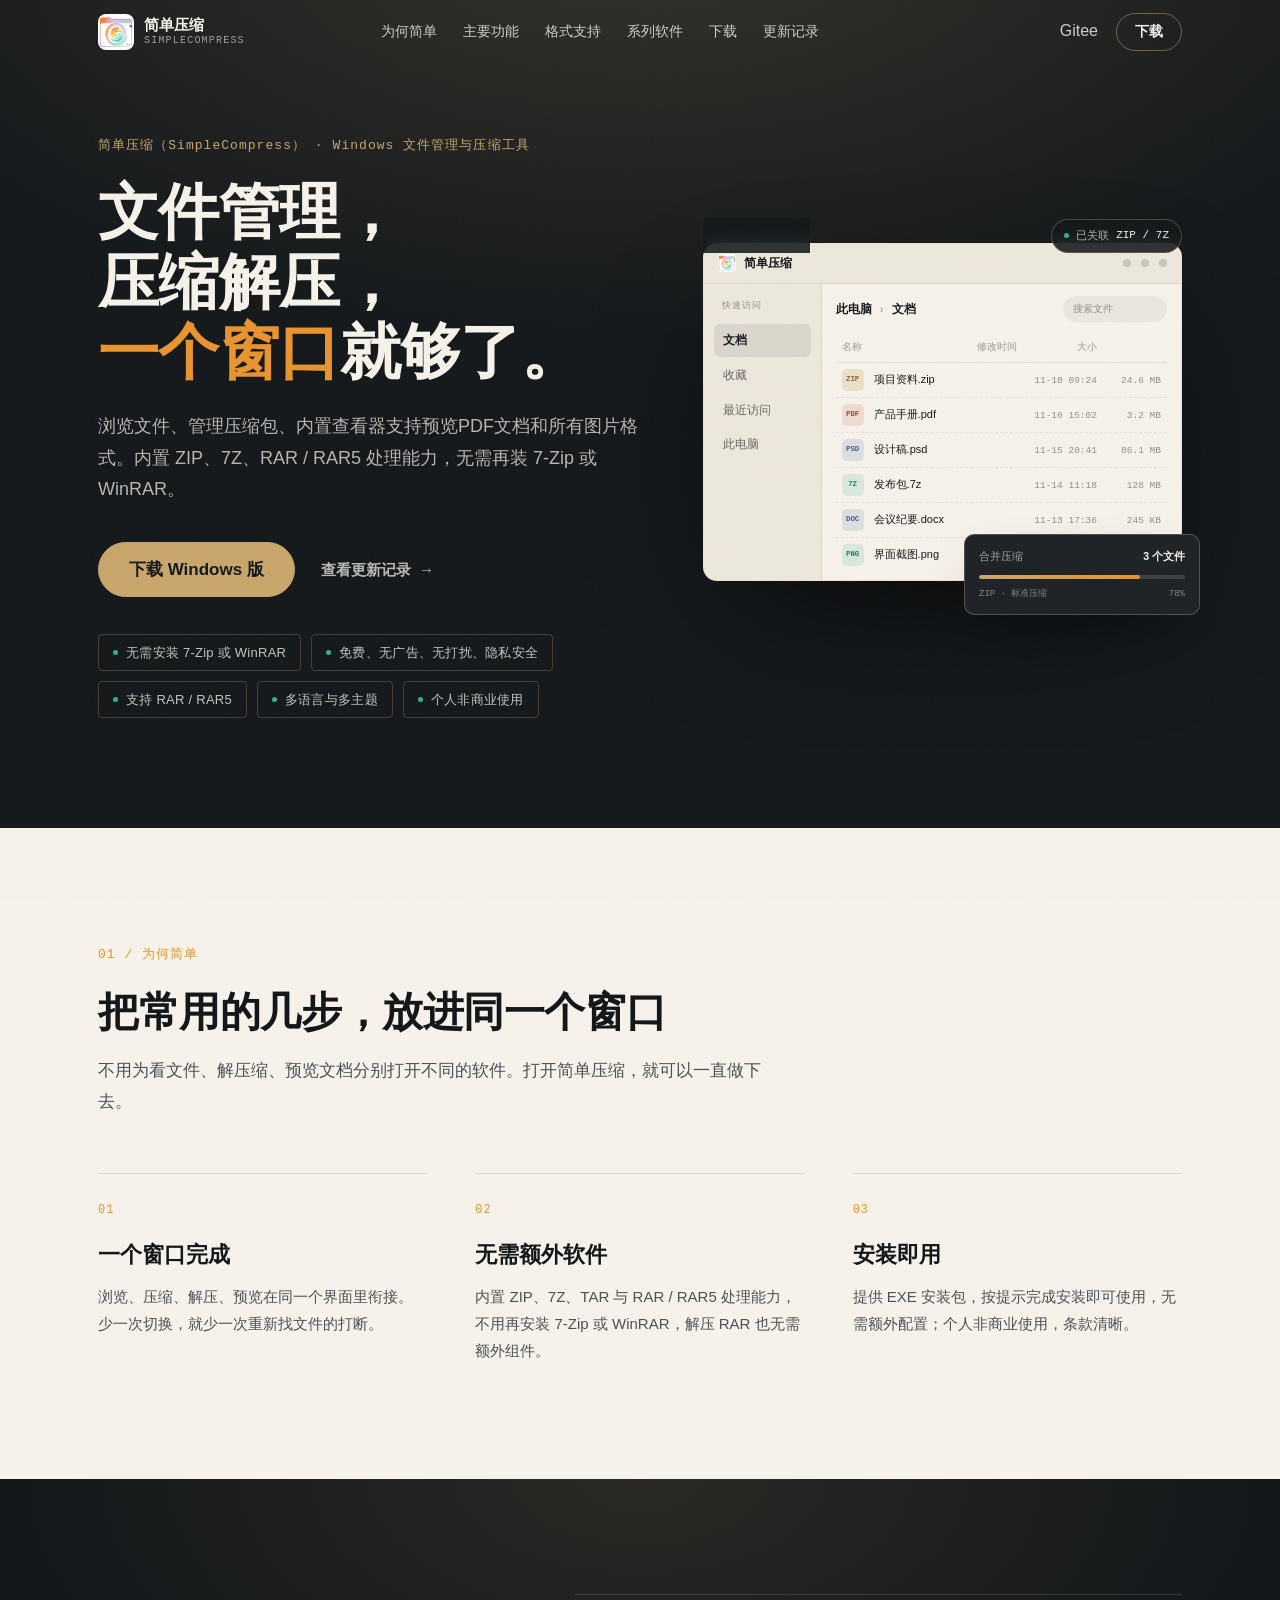
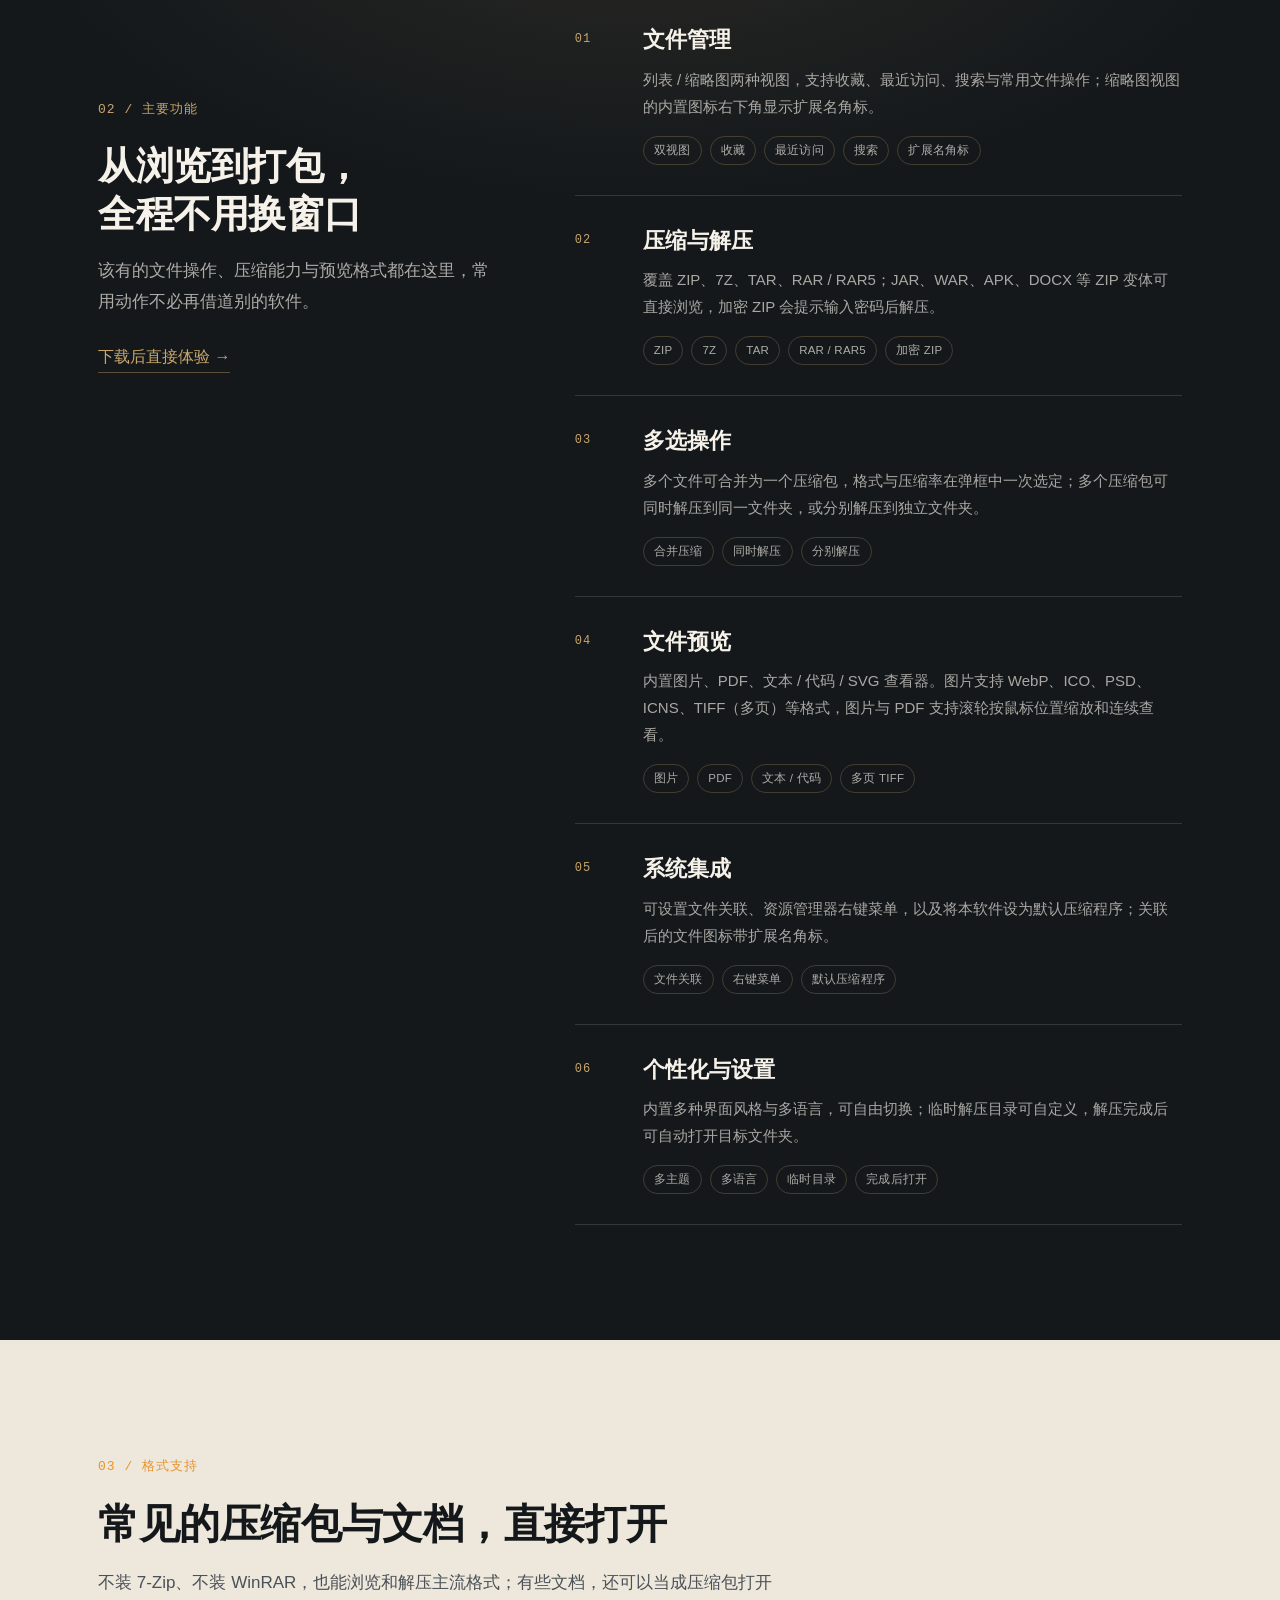
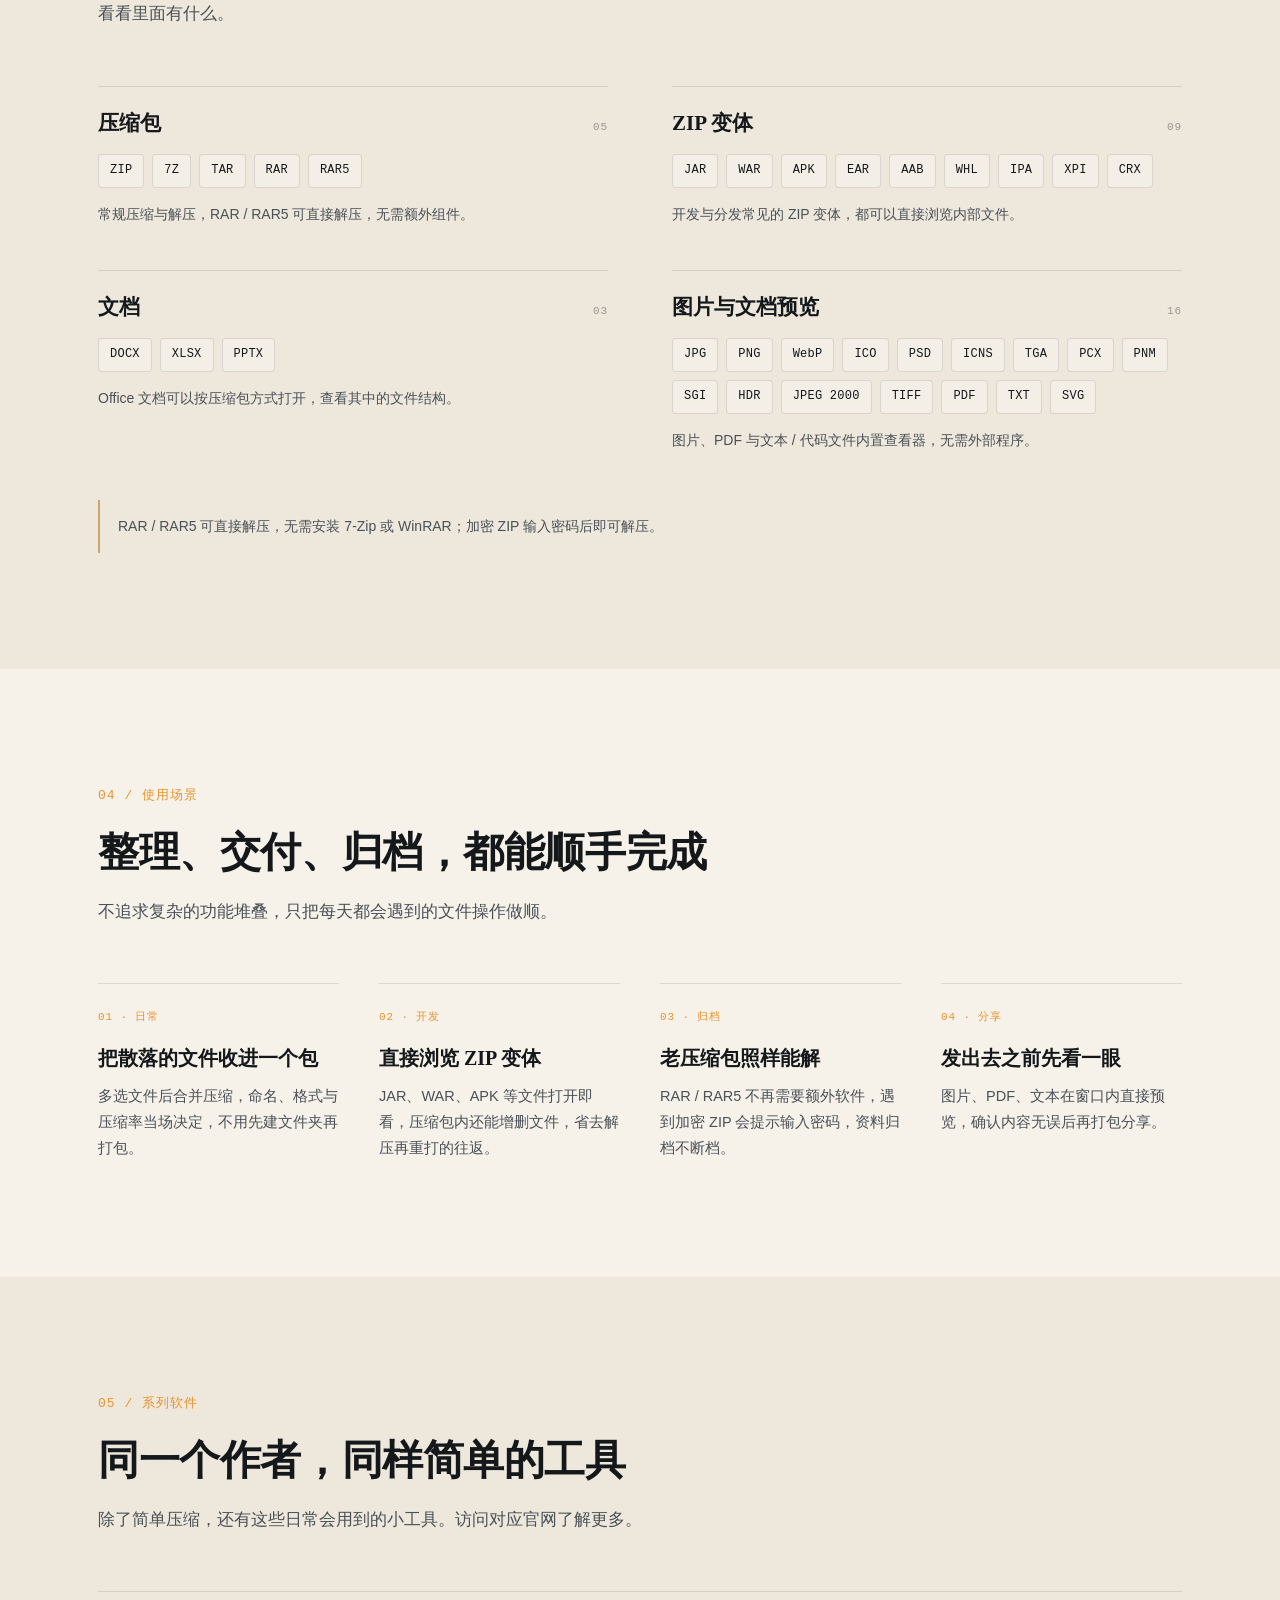
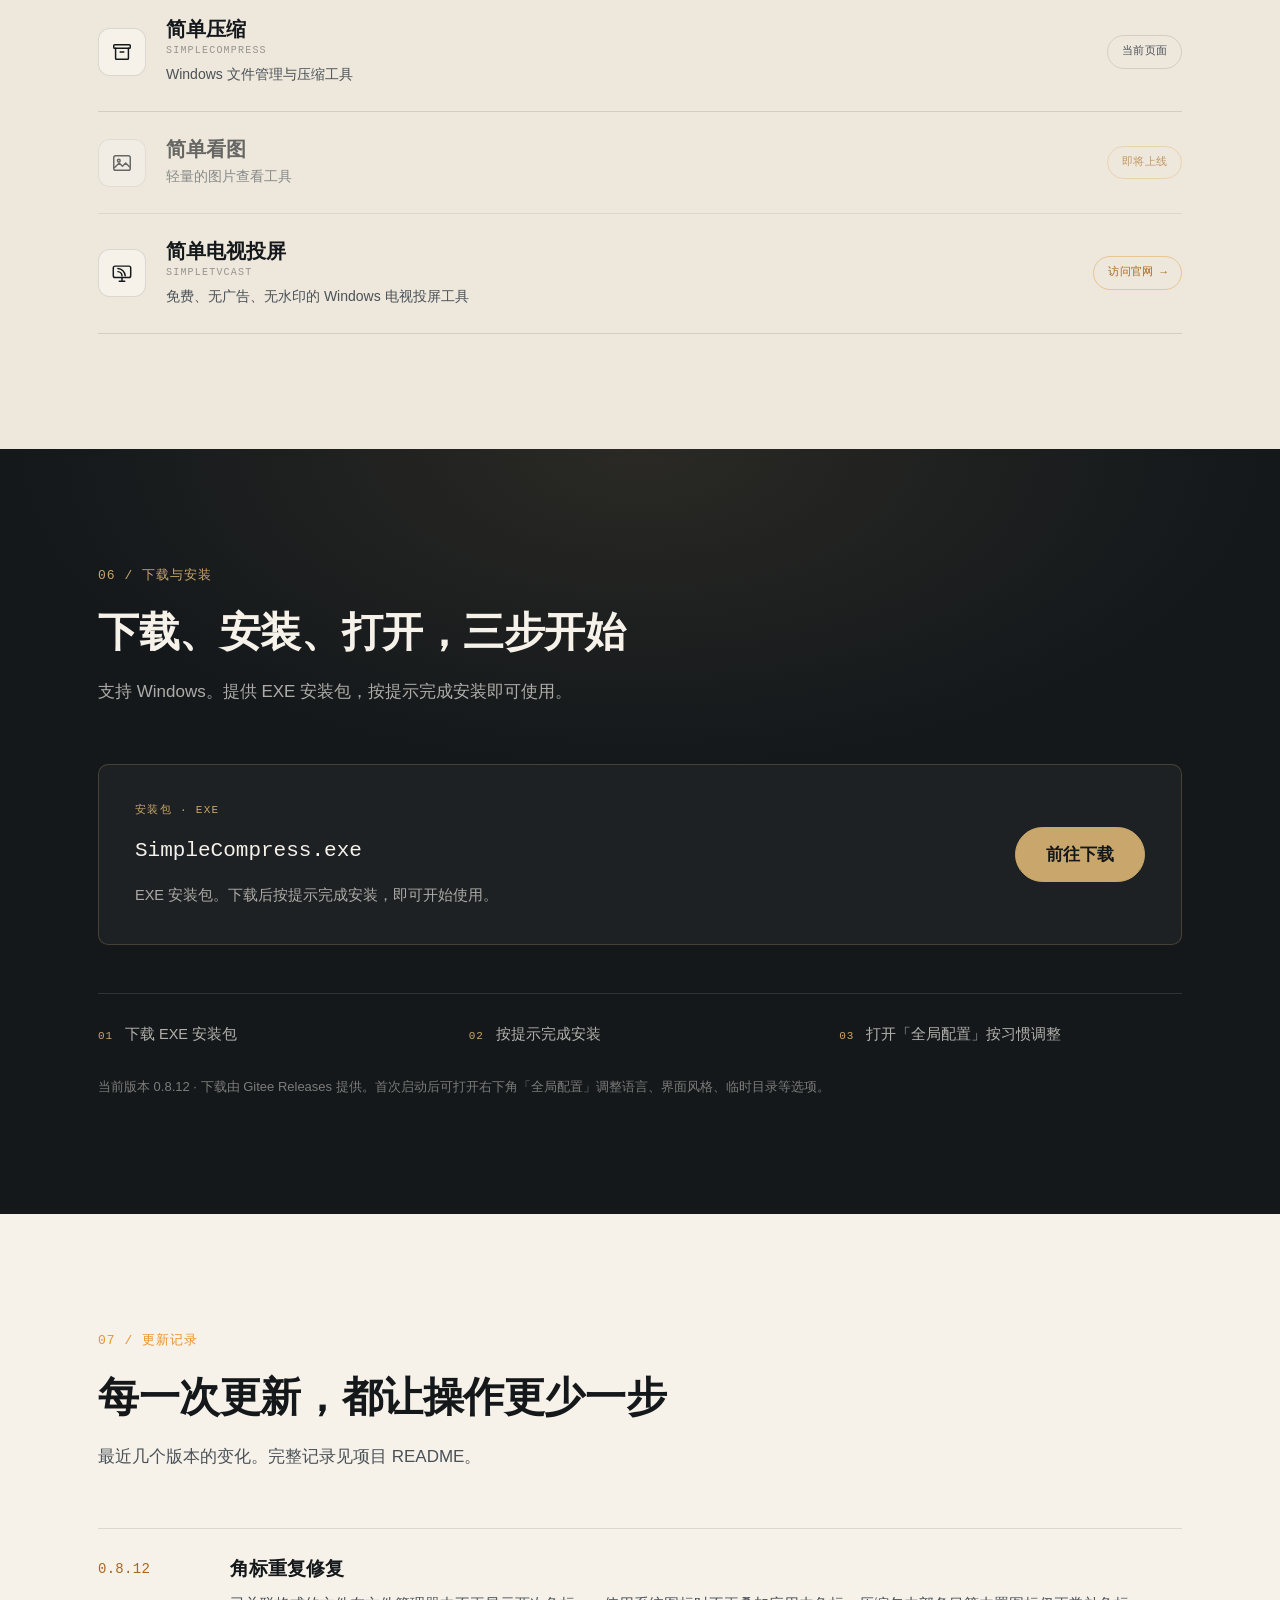
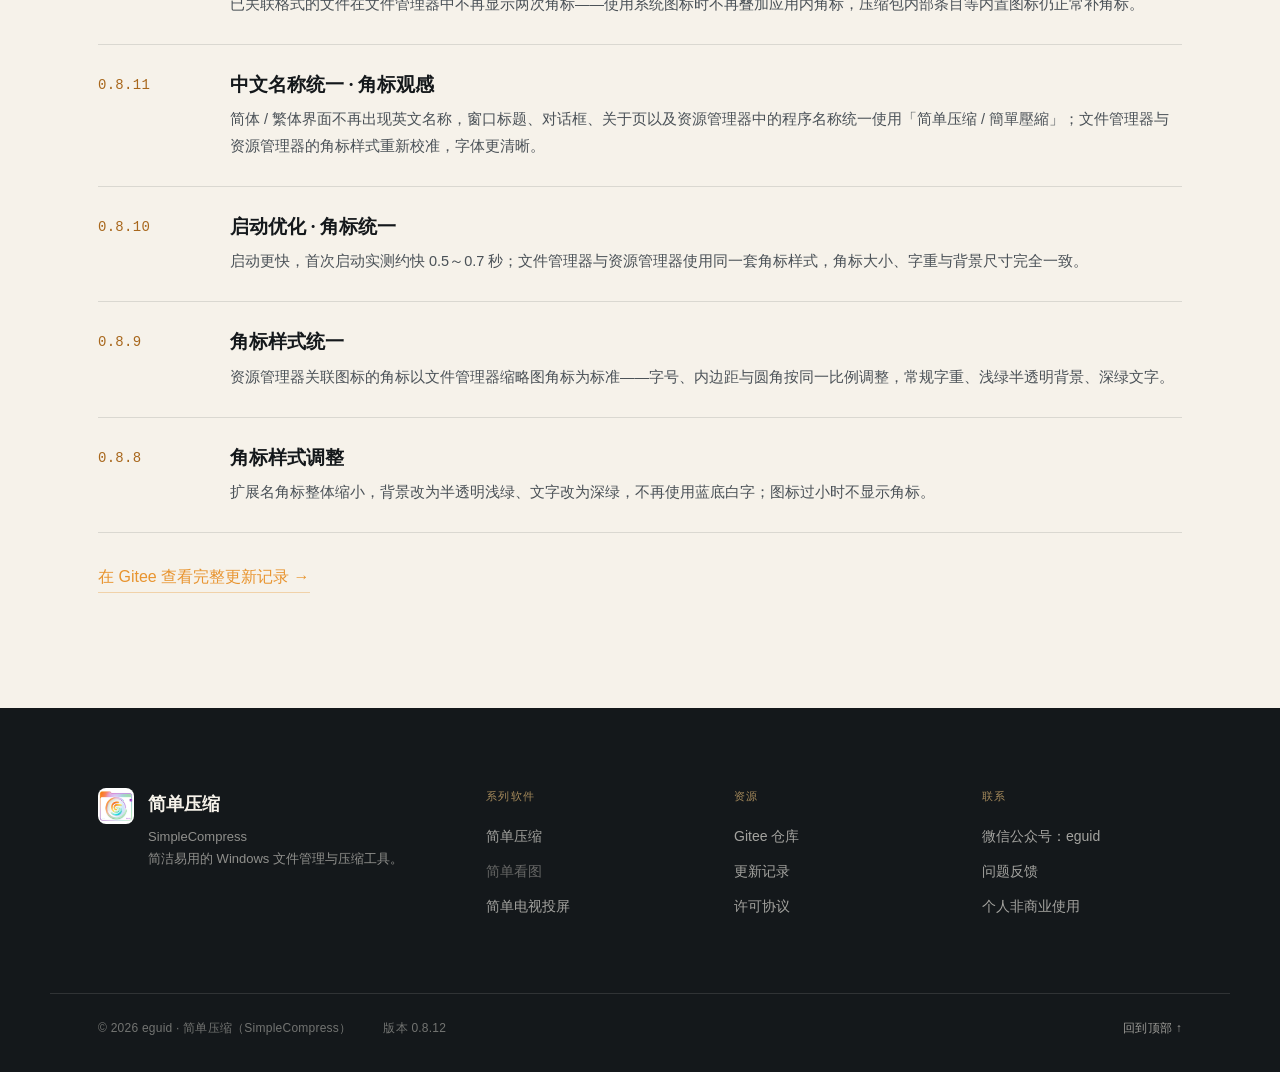
==== commit a802fe61: "修改说明" ====
--- a/index.html
+++ b/index.html
@@ -72,7 +72,7 @@
       <div class="hero-copy">
         <p class="eyebrow">简单压缩（SimpleCompress） · Windows 文件管理与压缩工具</p>
         <h1>文件管理，压缩解压，<br><span class="accent">一个窗口</span>就够了。</h1>
-        <p class="lede">浏览文件、管理压缩包、预览常见文档，都在同一个窗口完成。内置 ZIP、7Z、TAR 与 RAR / RAR5 处理能力，无需再装 7-Zip 或 WinRAR。</p>
+        <p class="lede">浏览文件、管理压缩包、内置查看器支持预览PDF文档和所有图片格式。内置 ZIP、7Z、RAR / RAR5 处理能力，无需再装 7-Zip 或 WinRAR。</p>
         <div class="hero-cta">
           <a class="btn btn-gold btn-lg" href="#download">下载 Windows 版</a>
           <a class="btn btn-text" href="#changelog">查看更新记录 <span aria-hidden="true">→</span></a>
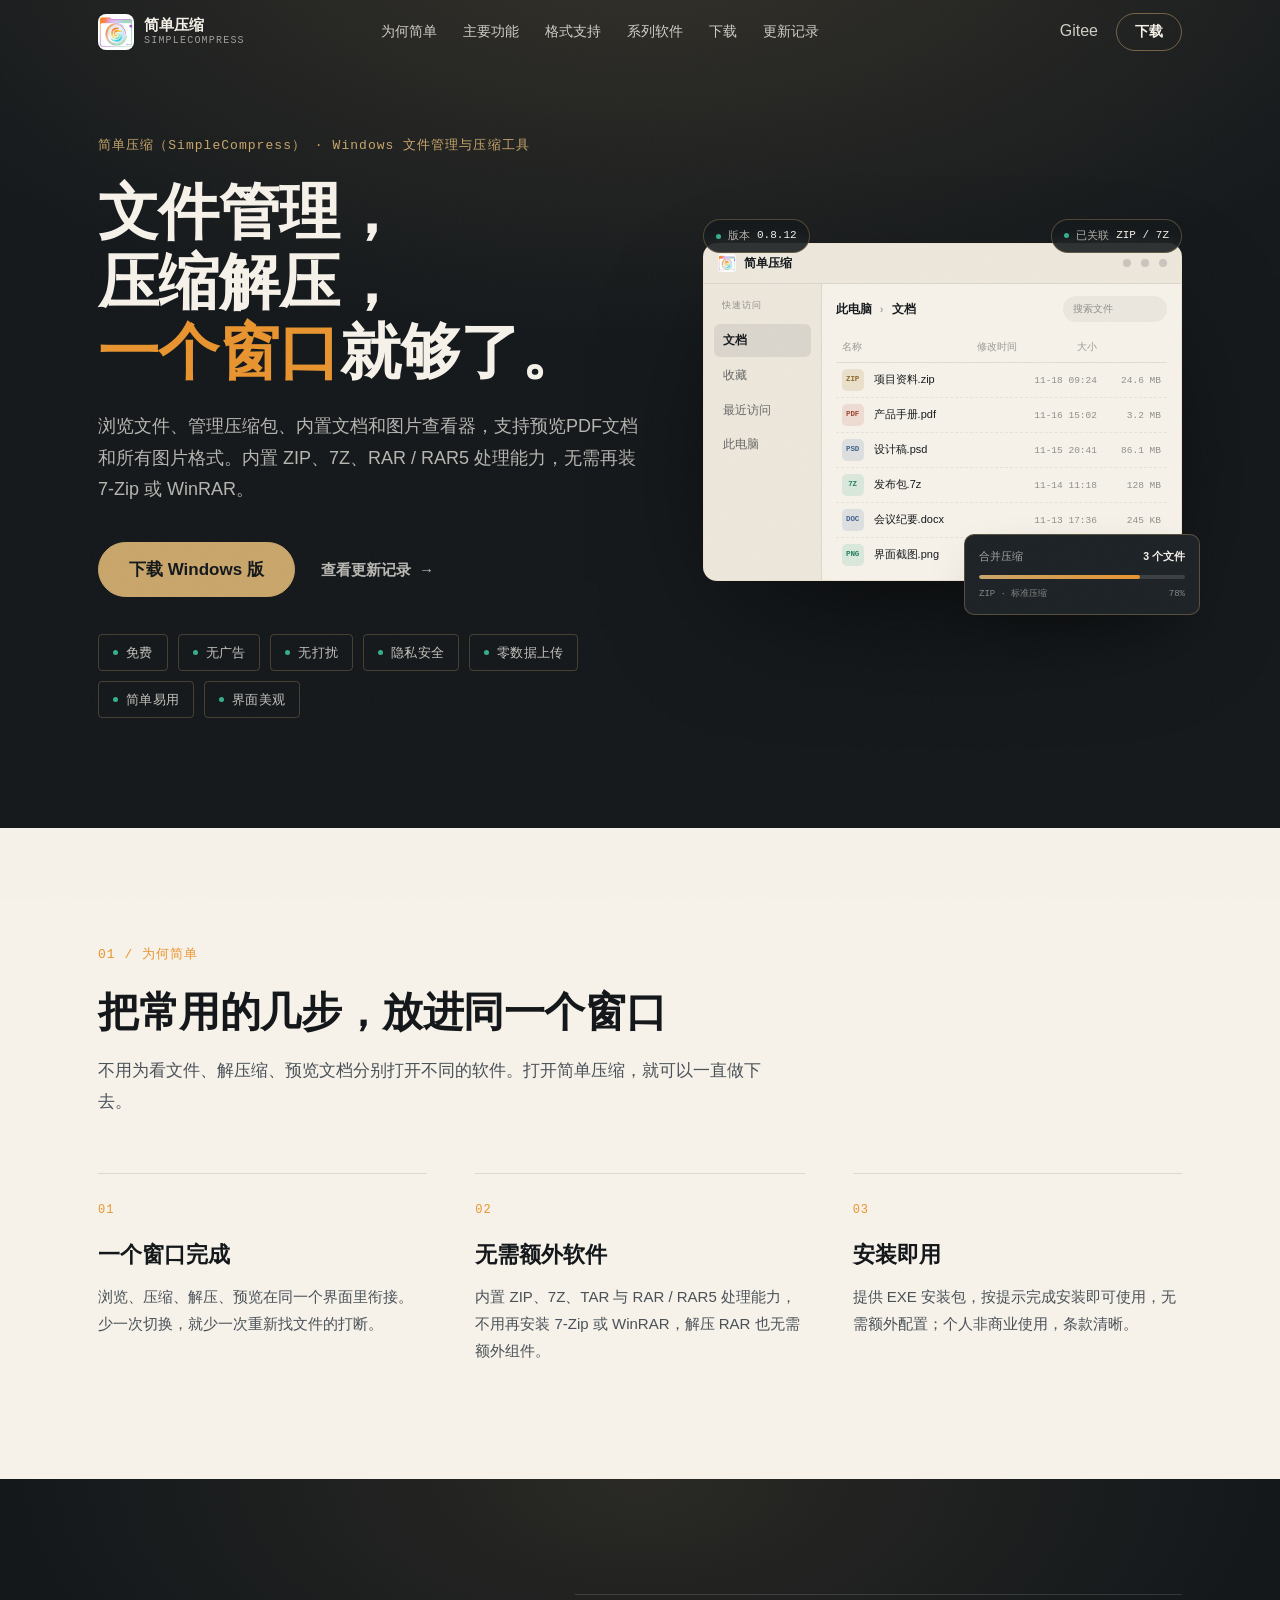
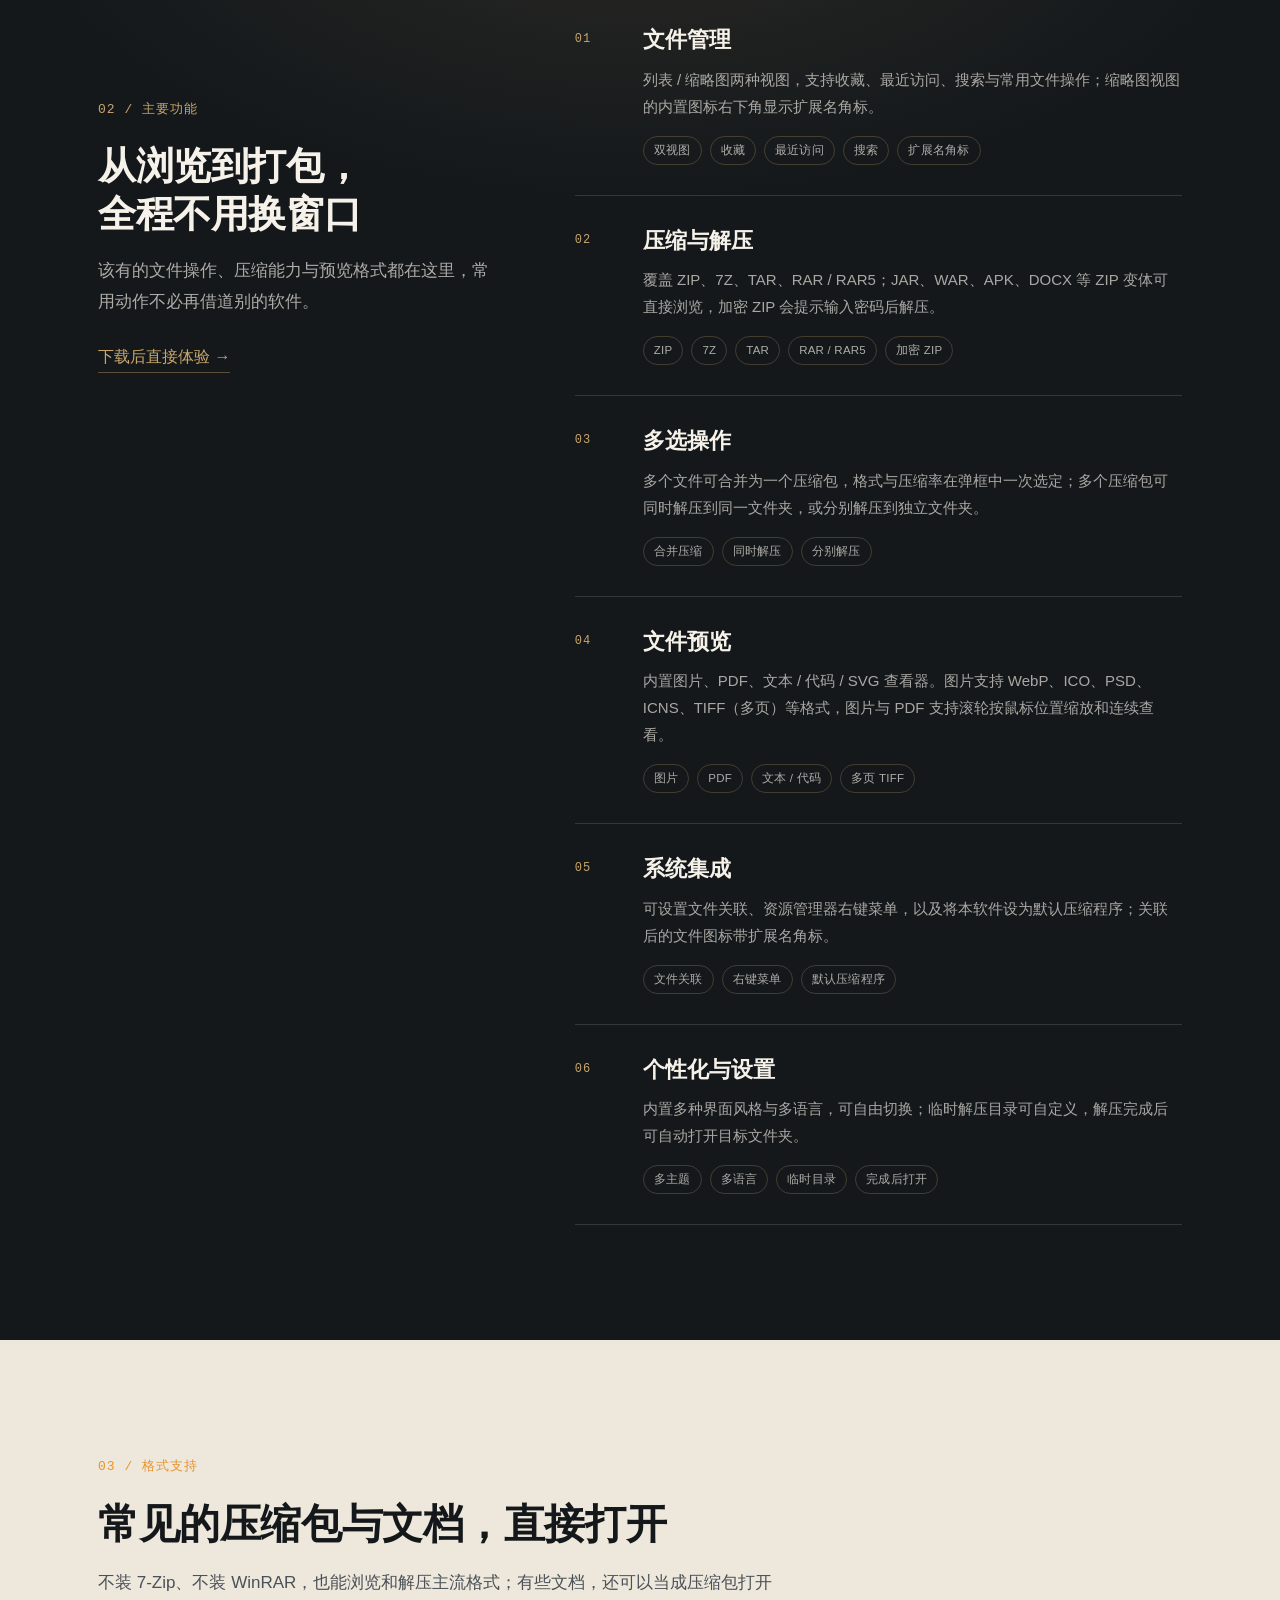
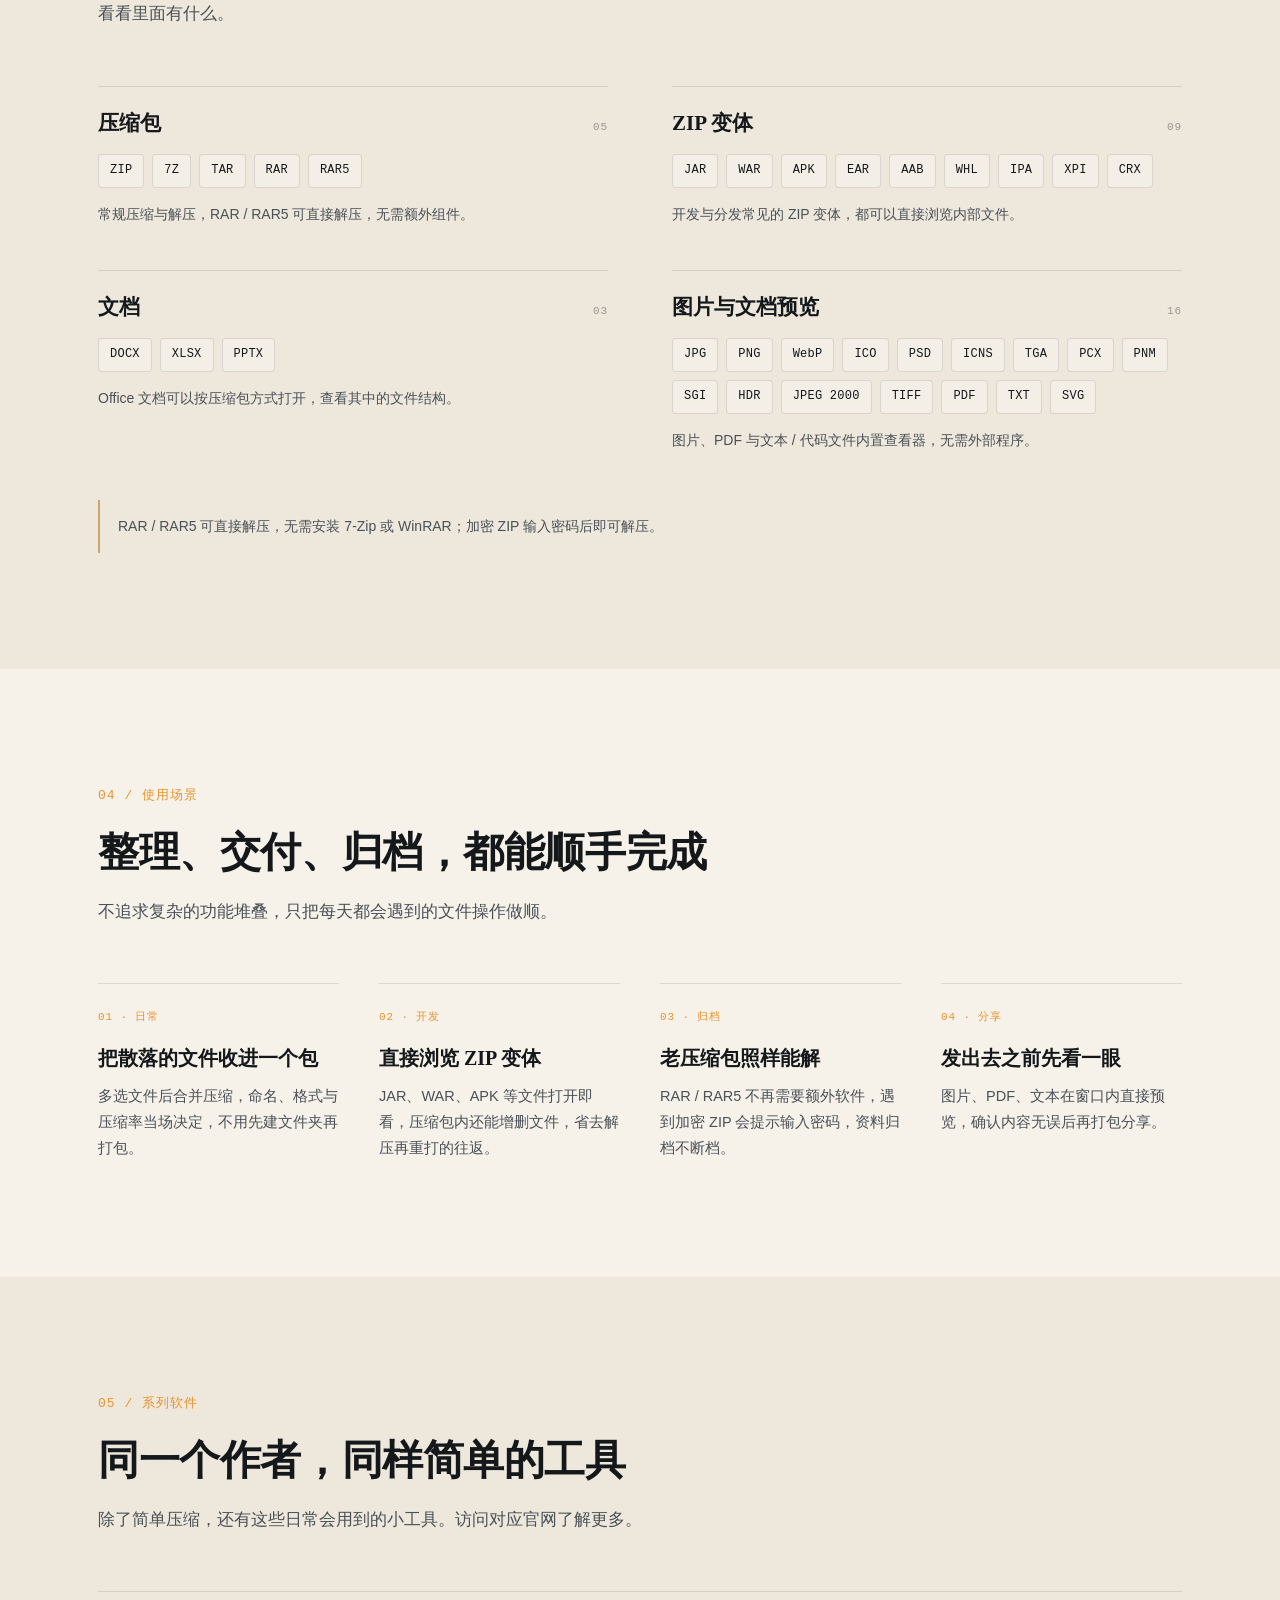
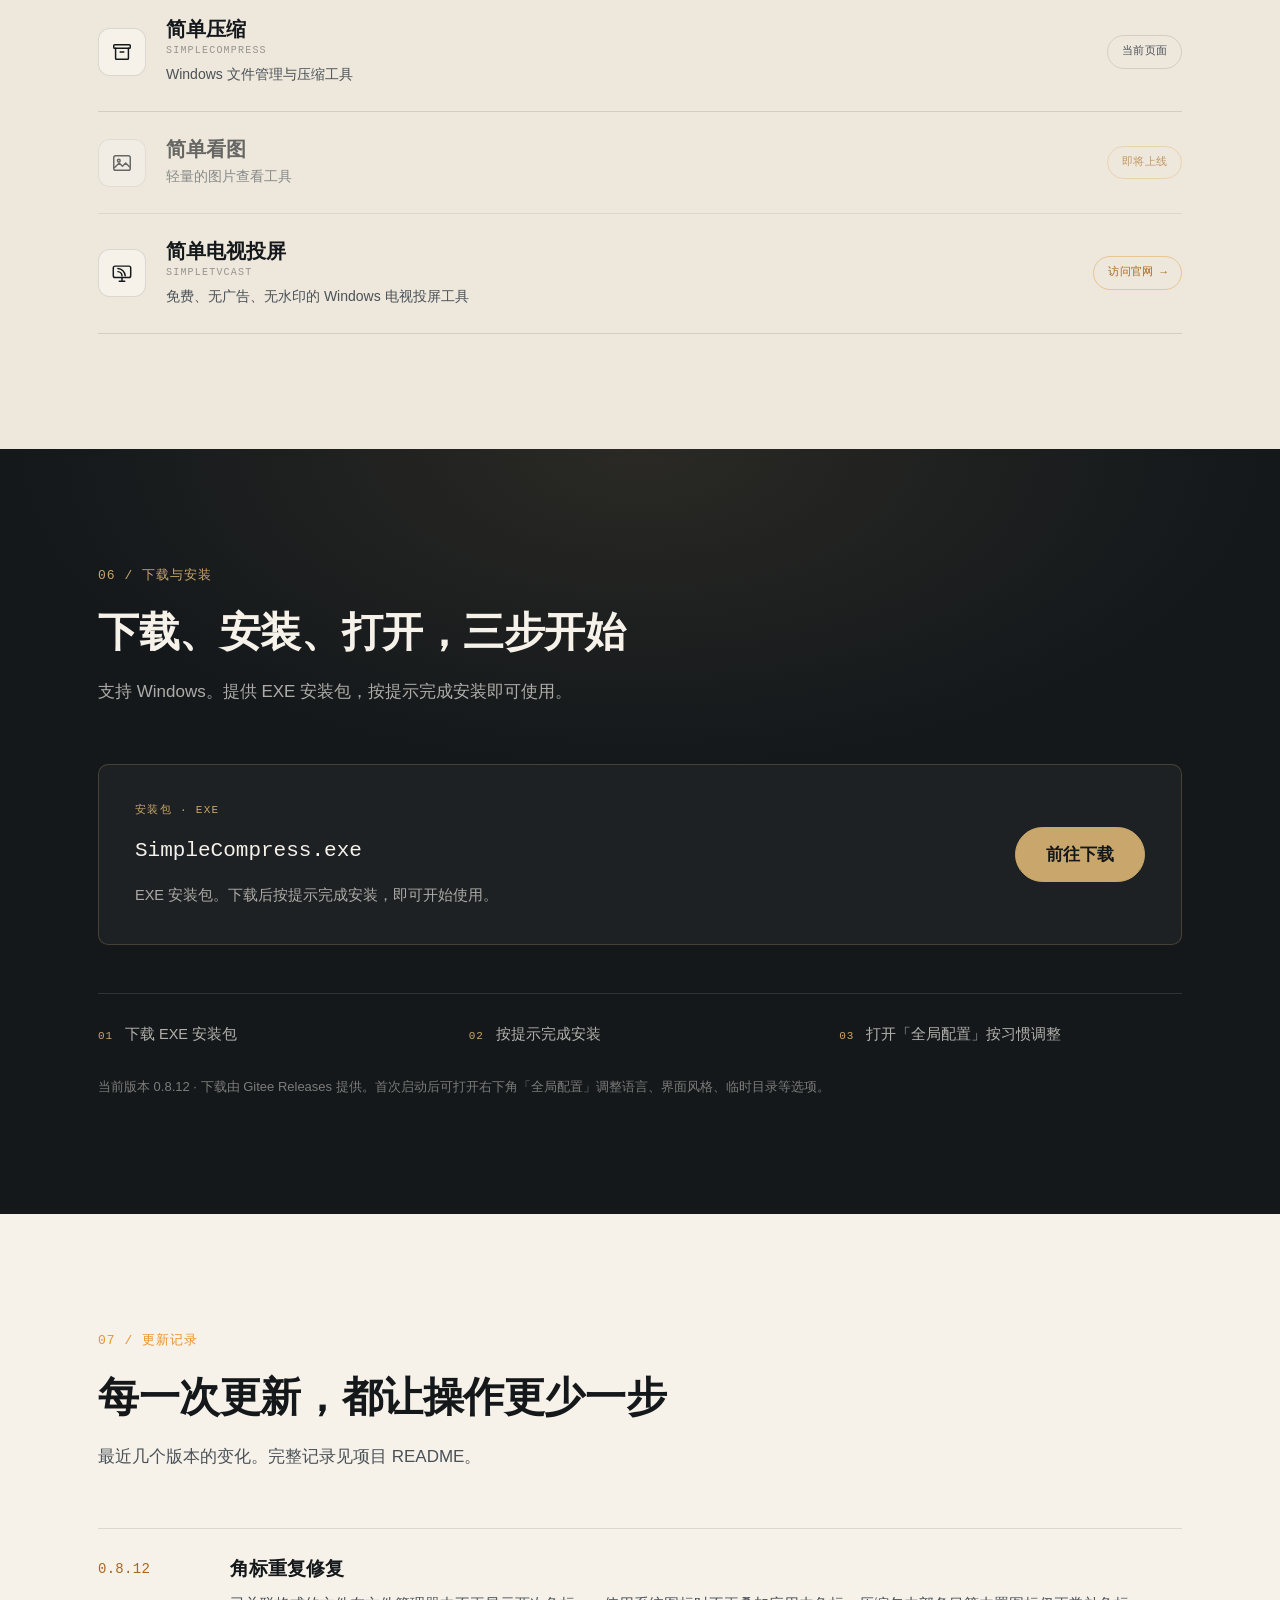
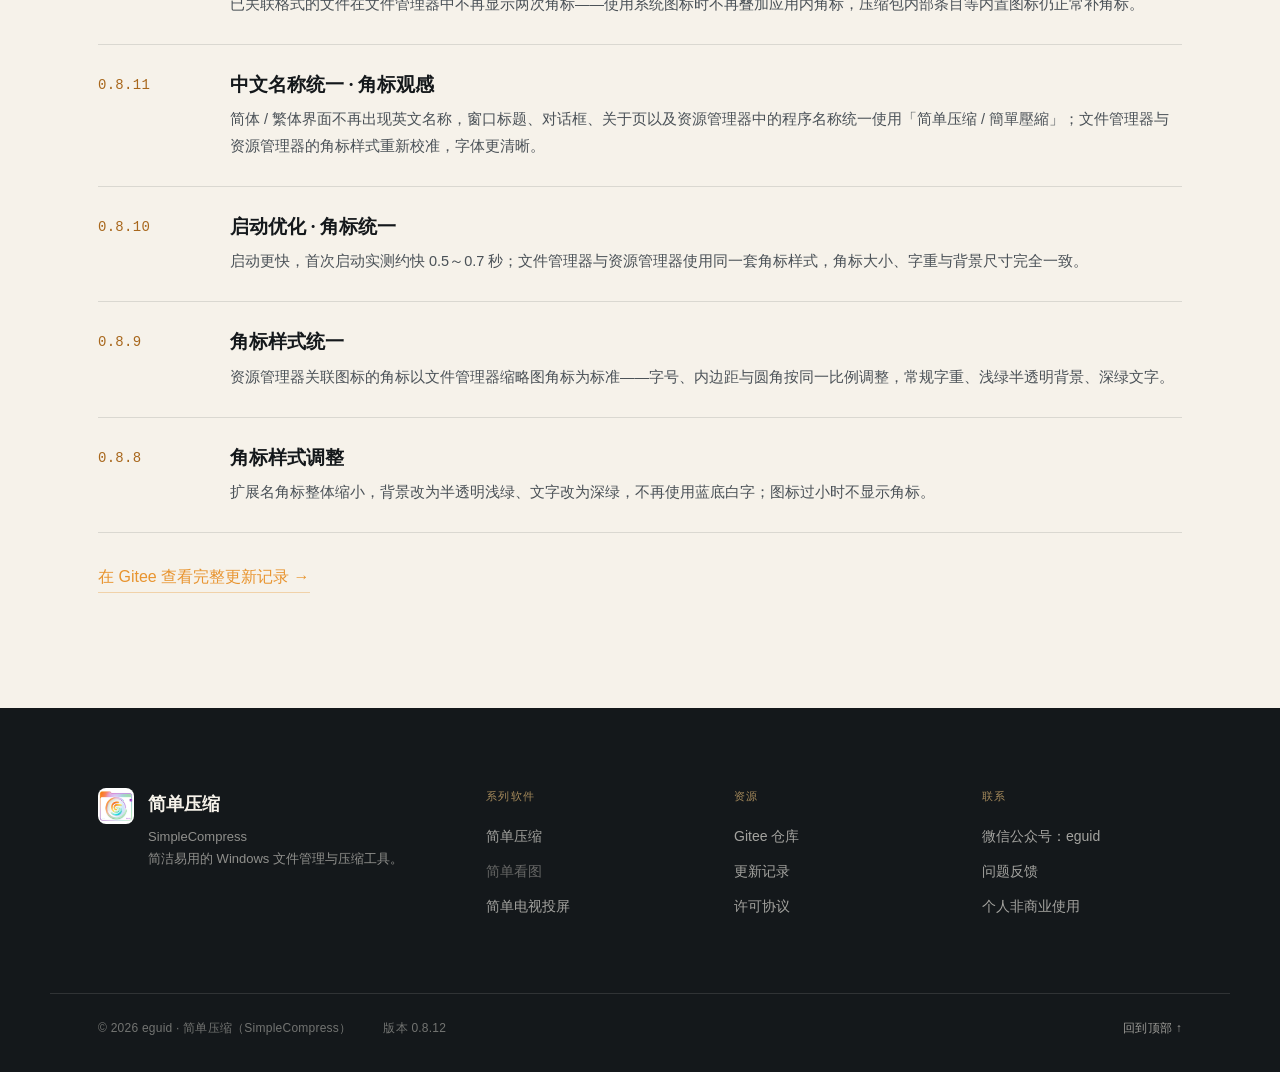
==== commit 74ffd353: "修改说明" ====
--- a/index.html
+++ b/index.html
@@ -72,17 +72,19 @@
       <div class="hero-copy">
         <p class="eyebrow">简单压缩（SimpleCompress） · Windows 文件管理与压缩工具</p>
         <h1>文件管理，压缩解压，<br><span class="accent">一个窗口</span>就够了。</h1>
-        <p class="lede">浏览文件、管理压缩包、内置查看器支持预览PDF文档和所有图片格式。内置 ZIP、7Z、RAR / RAR5 处理能力，无需再装 7-Zip 或 WinRAR。</p>
+        <p class="lede">浏览文件、管理压缩包、内置文档和图片查看器，支持预览PDF文档和所有图片格式。内置 ZIP、7Z、RAR / RAR5 处理能力，无需再装 7-Zip 或 WinRAR。</p>
         <div class="hero-cta">
           <a class="btn btn-gold btn-lg" href="#download">下载 Windows 版</a>
           <a class="btn btn-text" href="#changelog">查看更新记录 <span aria-hidden="true">→</span></a>
         </div>
         <ul class="hero-tags">
-          <li>无需安装 7-Zip 或 WinRAR</li>
-          <li>免费、无广告、无打扰、隐私安全</li>
-          <li>支持 RAR / RAR5</li>
-          <li>多语言与多主题</li>
-          <li>个人非商业使用</li>
+          <li>免费</li>
+          <li>无广告</li>
+          <li>无打扰</li>
+          <li>隐私安全</li>
+          <li>零数据上传</li>
+          <li>简单易用</li>
+          <li>界面美观</li>
         </ul>
       </div>
 
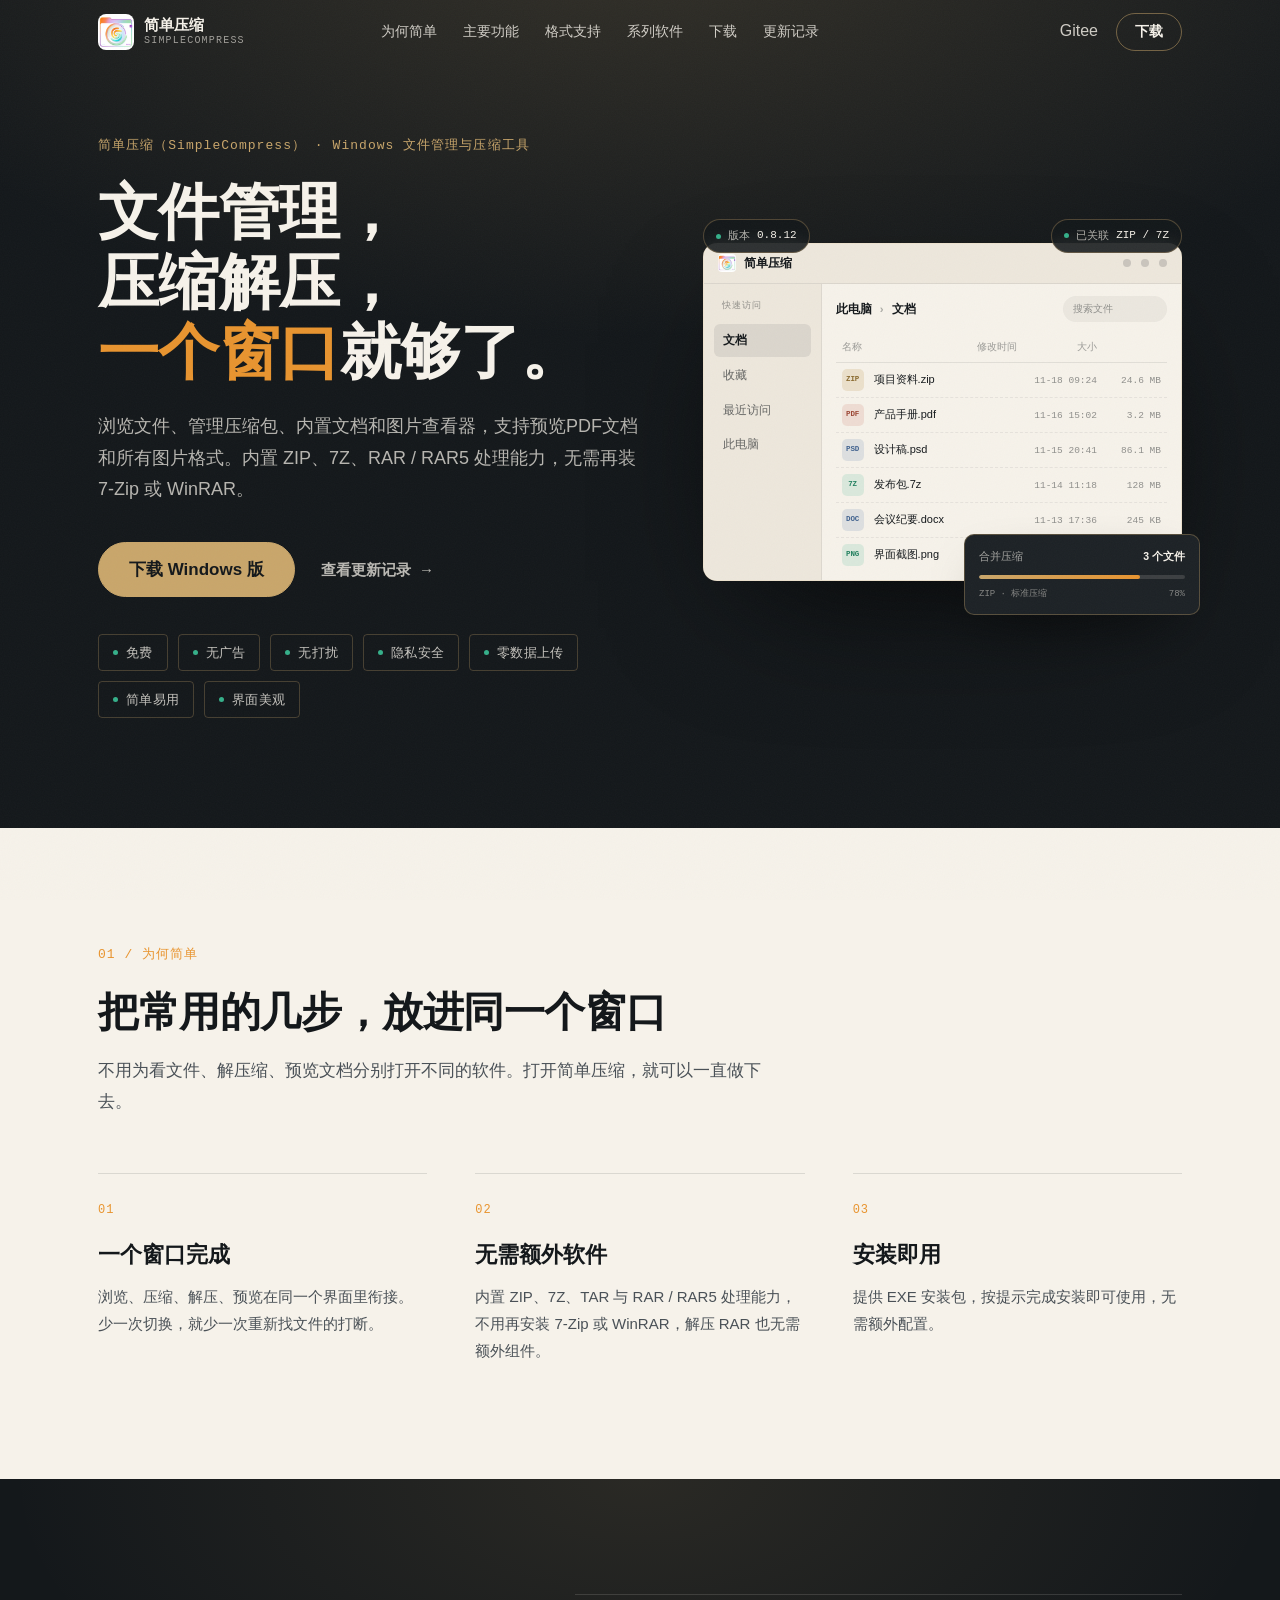
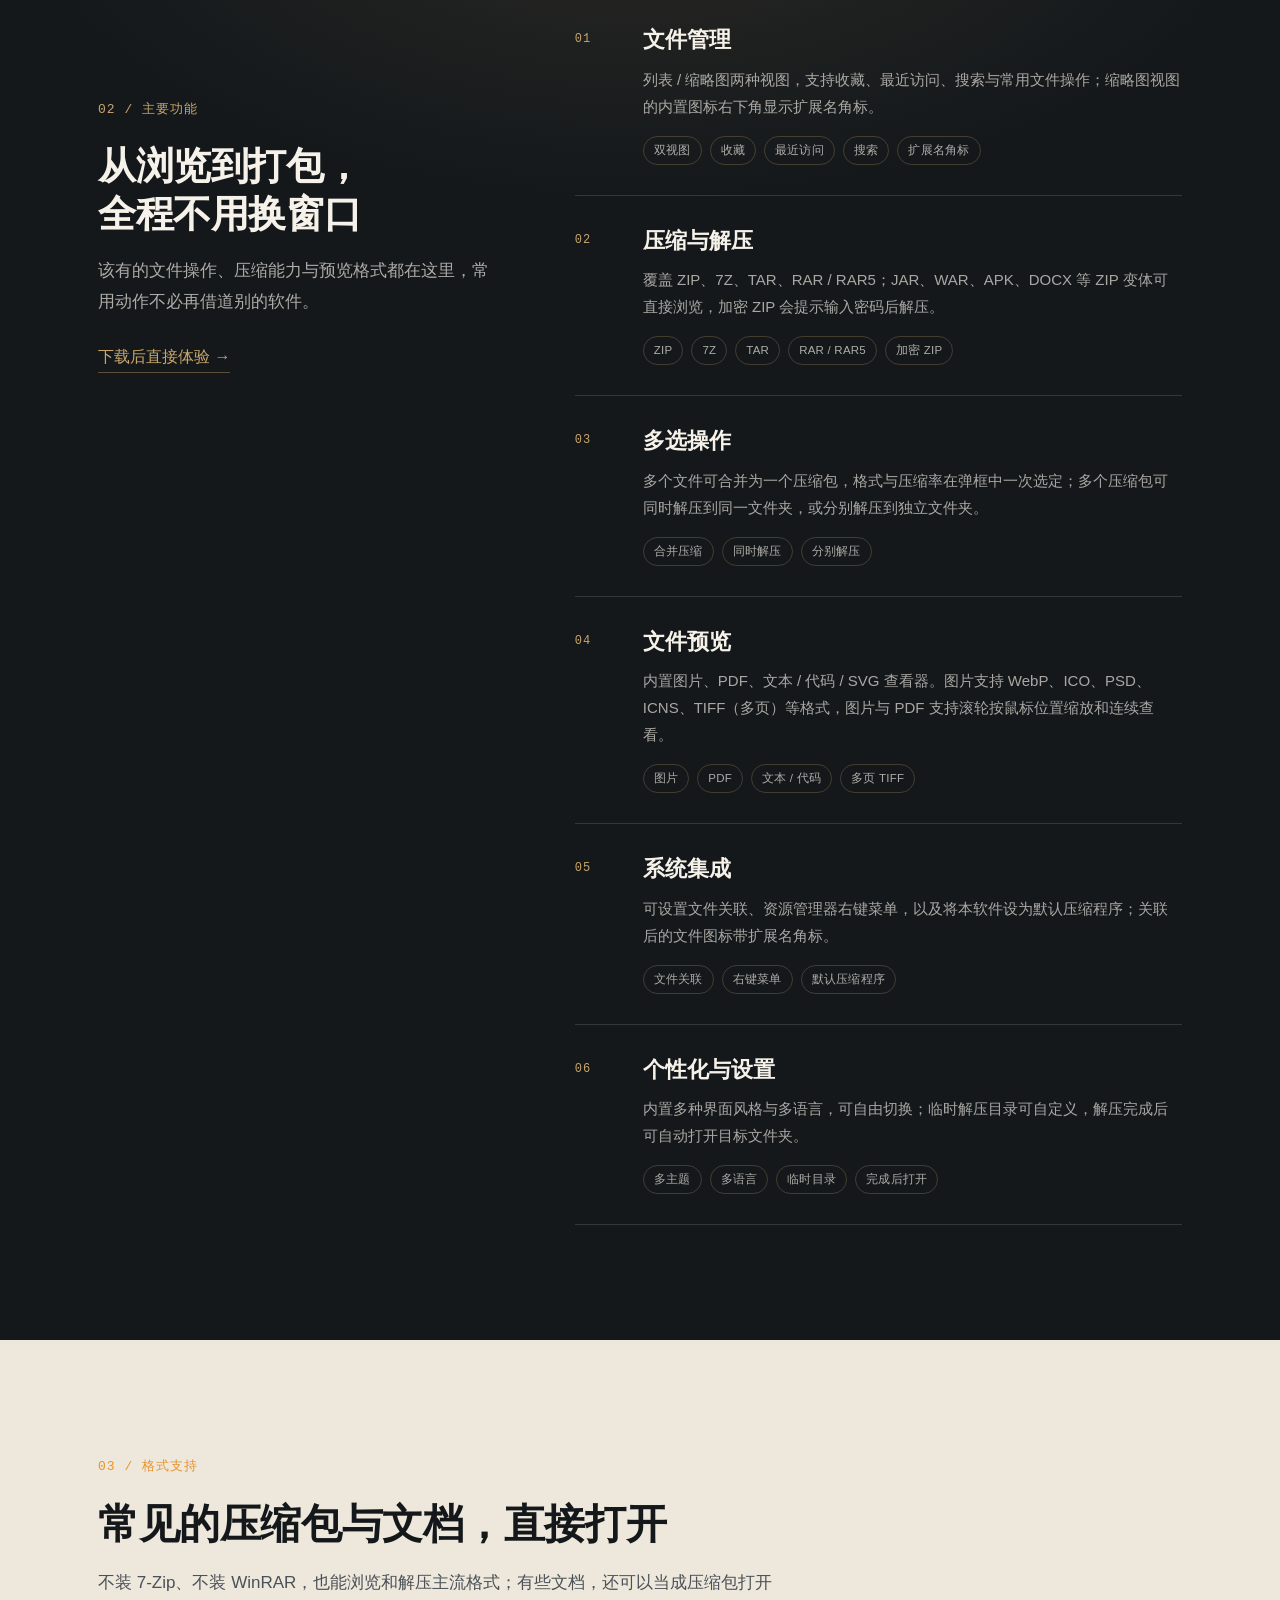
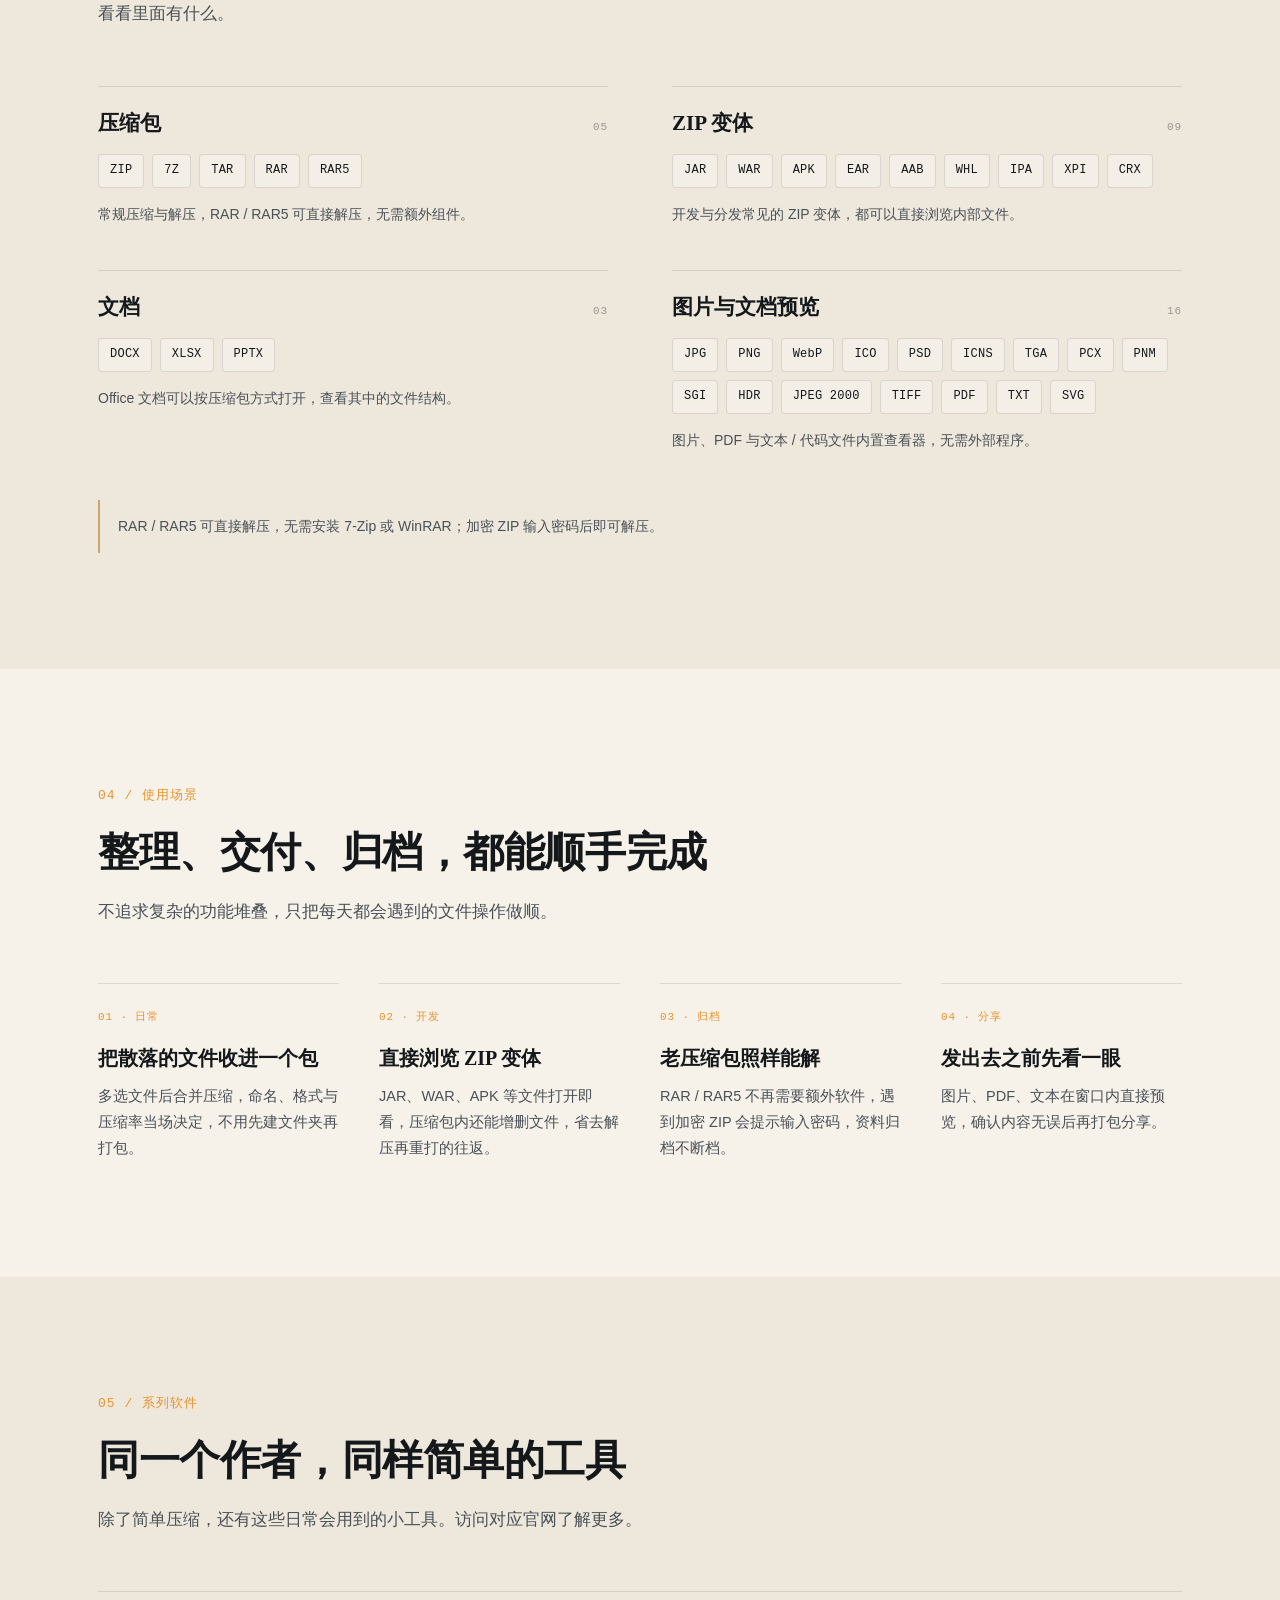
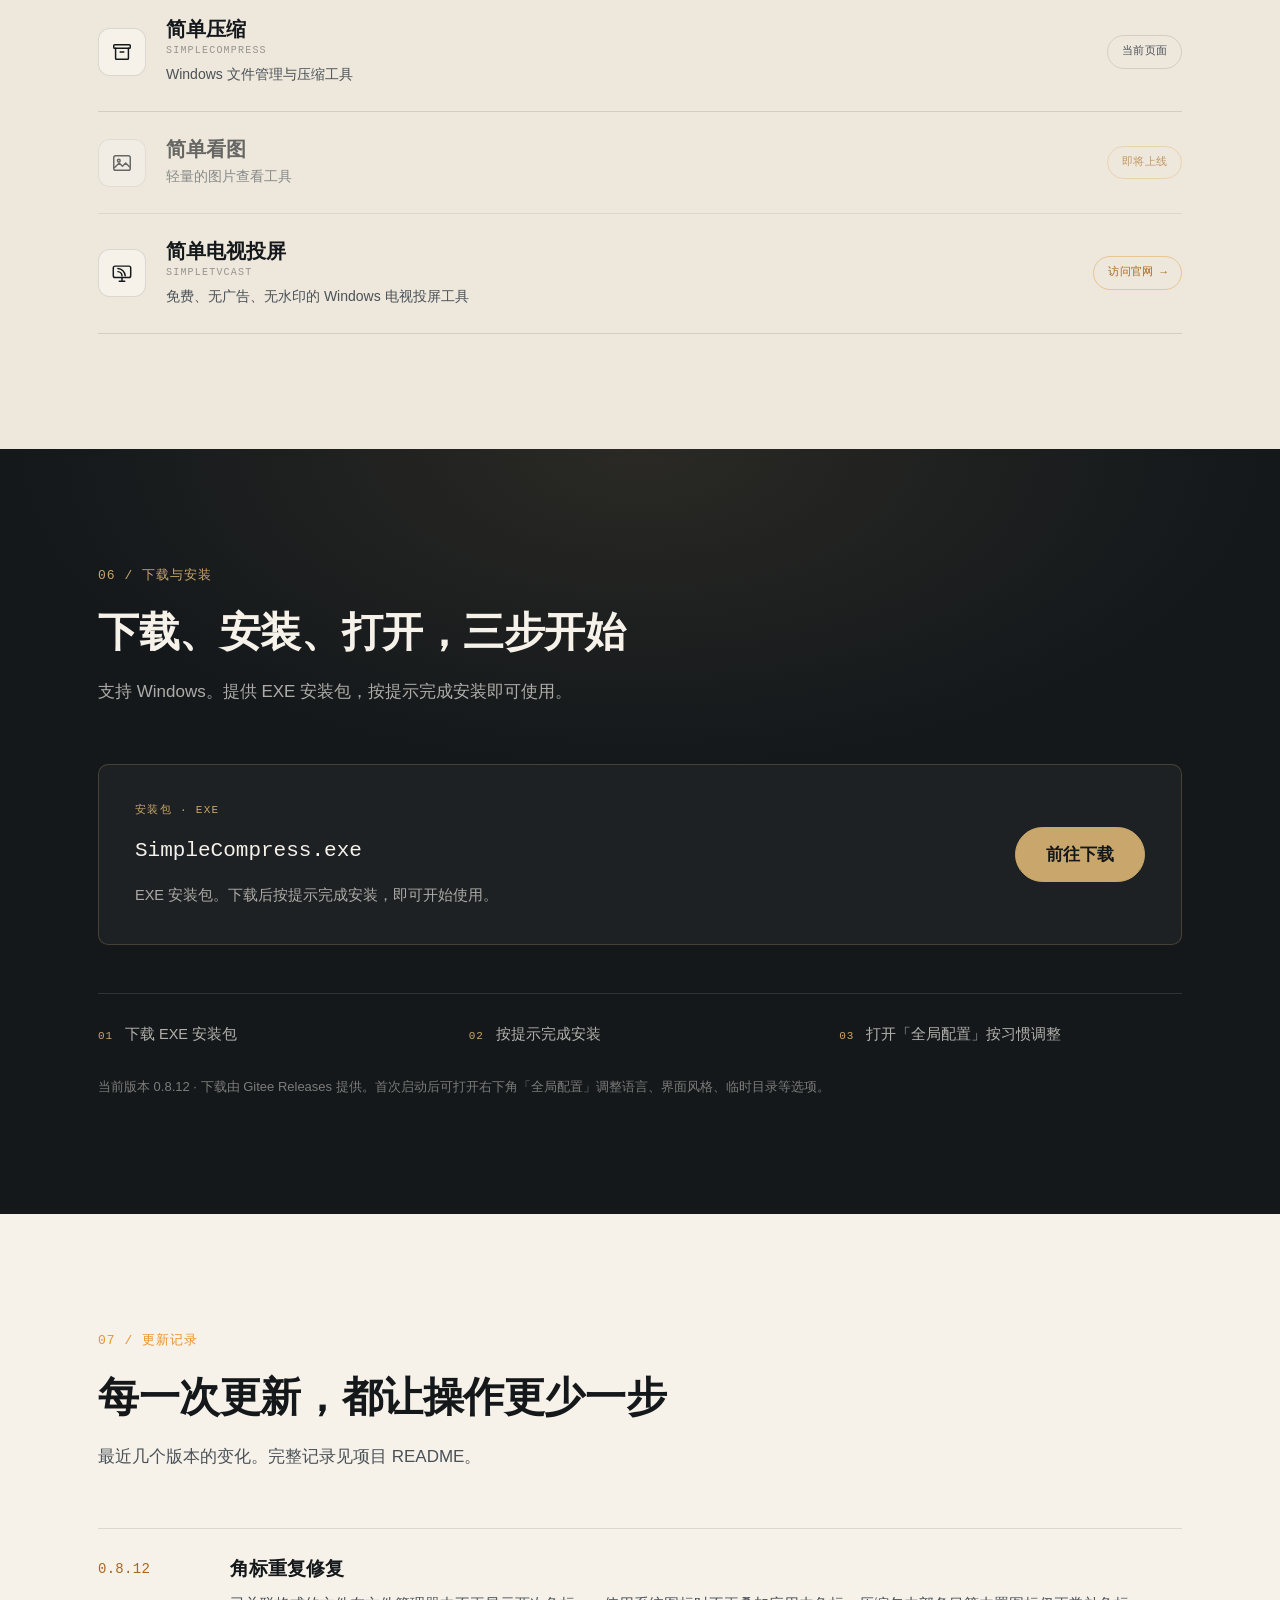
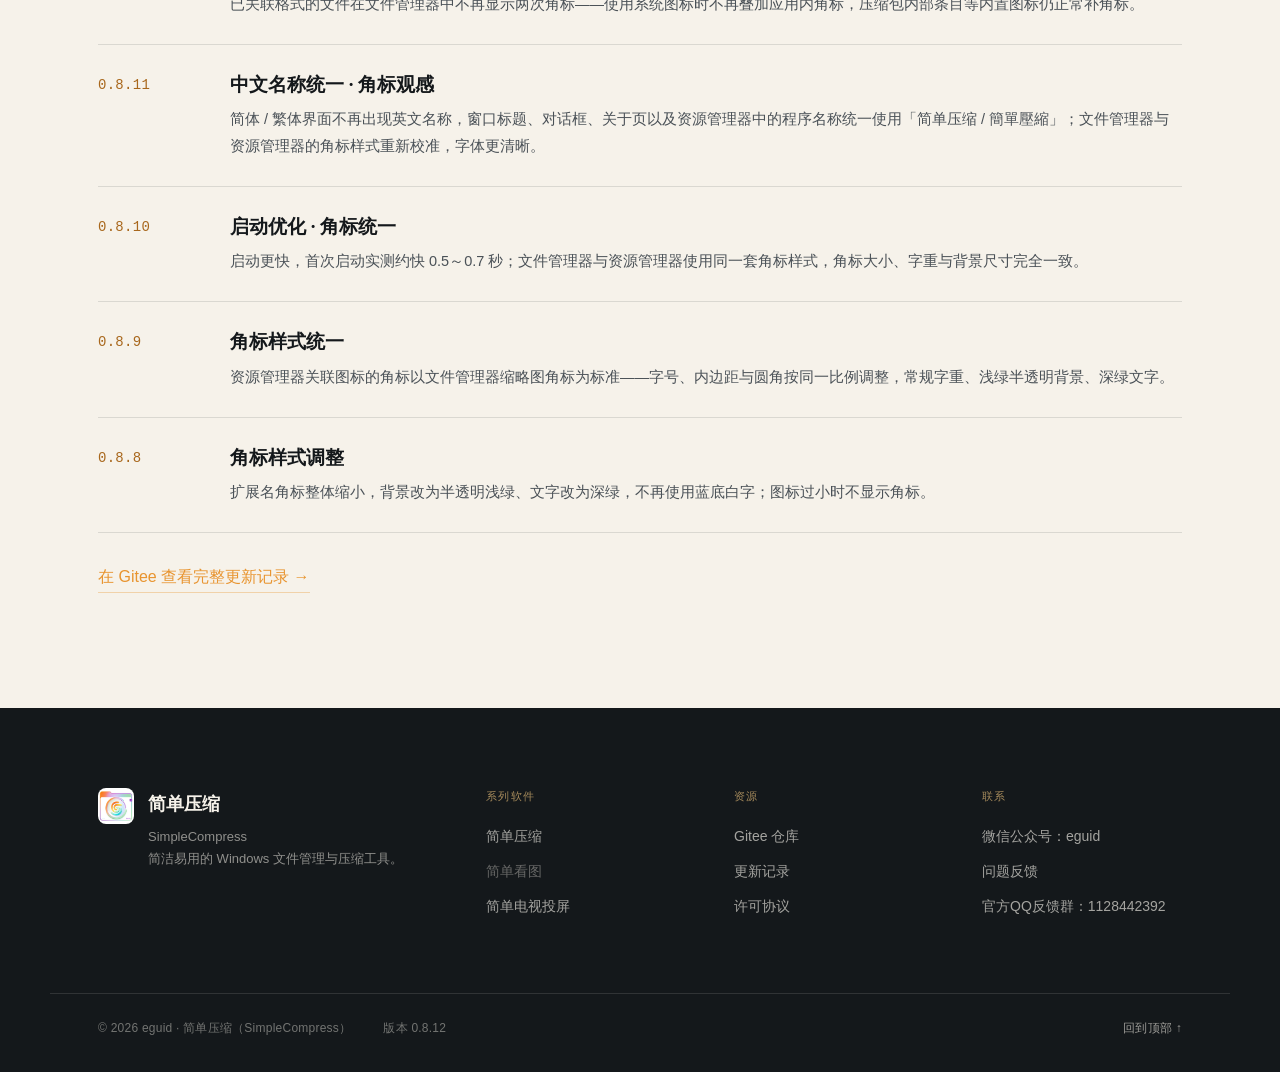
==== commit 800d3623: "修改" ====
--- a/index.html
+++ b/index.html
@@ -154,7 +154,7 @@
         <article class="pillar reveal">
           <span class="pillar-num">03</span>
           <h3>安装即用</h3>
-          <p>提供 EXE 安装包，按提示完成安装即可使用，无需额外配置；个人非商业使用，条款清晰。</p>
+          <p>提供 EXE 安装包，按提示完成安装即可使用，无需额外配置。</p>
         </article>
       </div>
     </div>
@@ -446,7 +446,7 @@
       <h3>联系</h3>
       <p>微信公众号：eguid</p>
       <a href="https://gitee.com/eguid/simplecompress/issues" target="_blank" rel="noopener">问题反馈</a>
-      <p>个人非商业使用</p>
+      <p>官方QQ反馈群：1128442392</p>
     </div>
   </div>
   <div class="wrap footer-bottom">
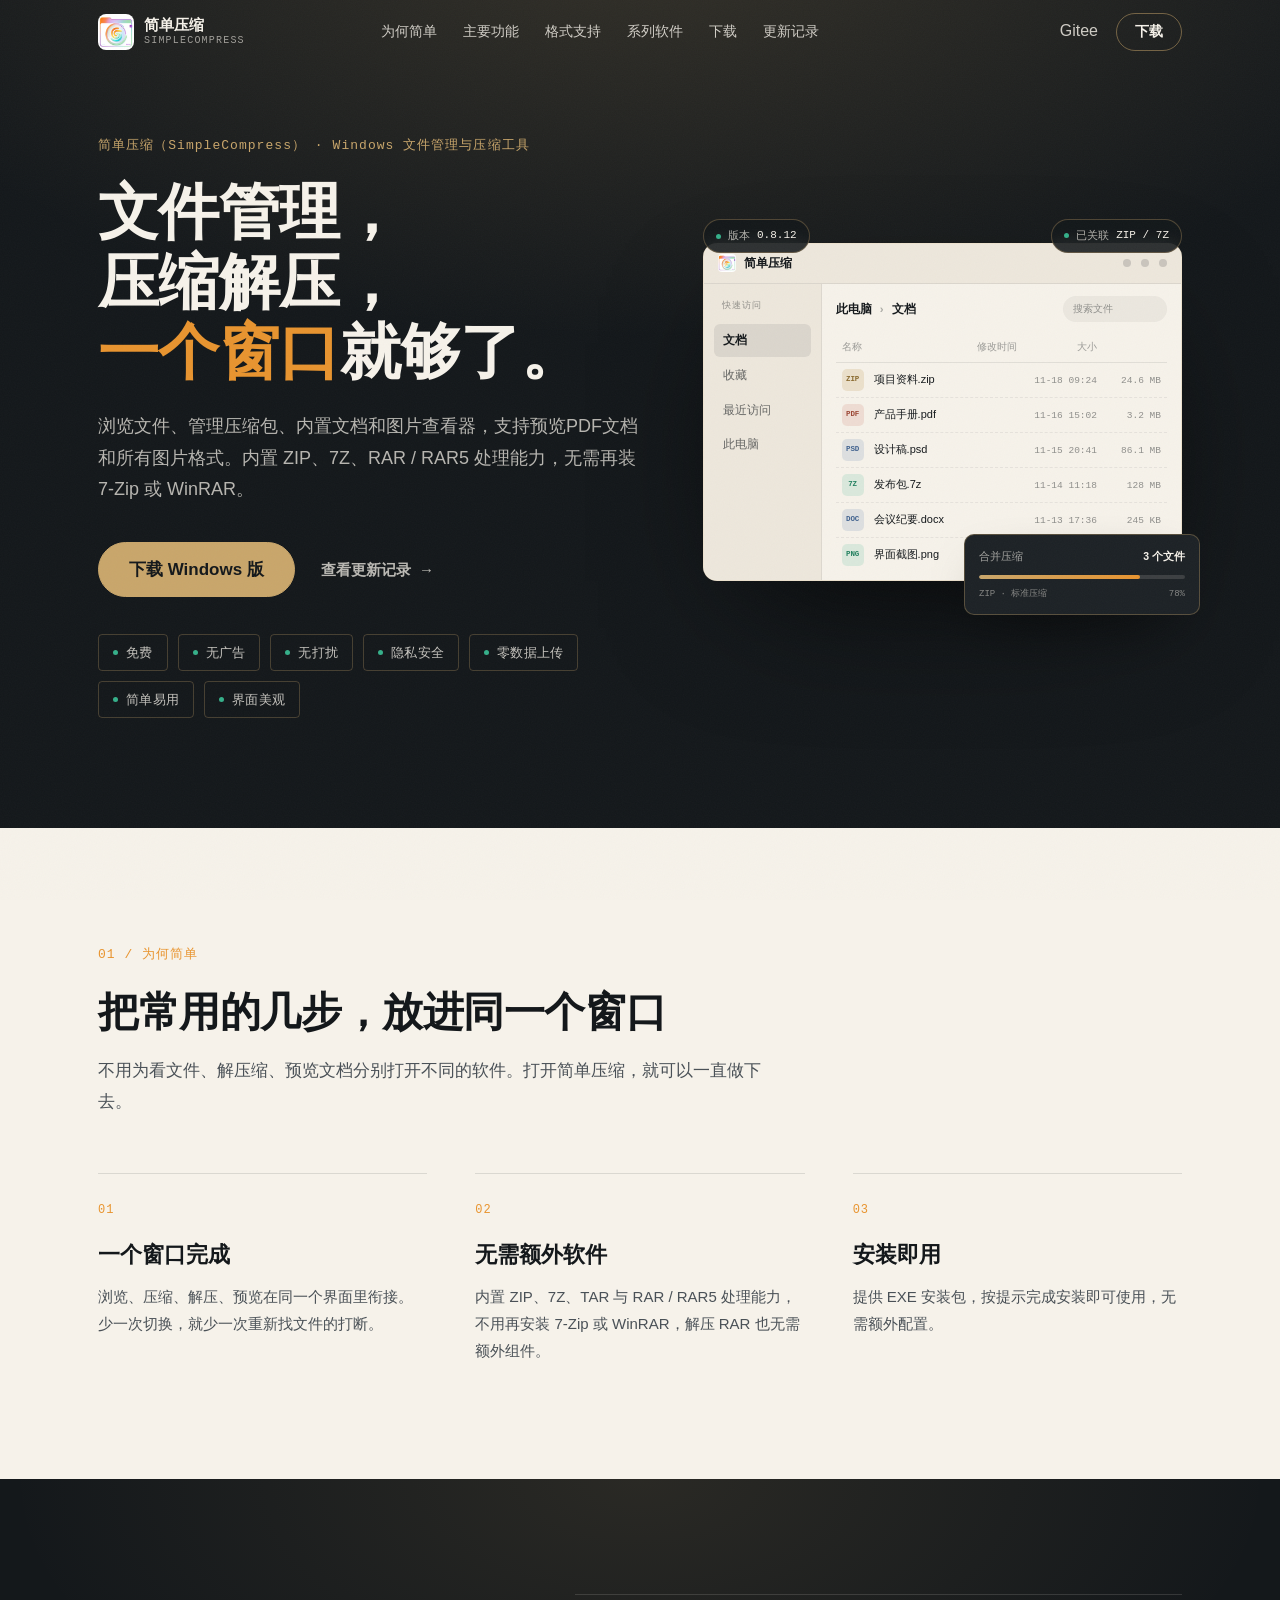
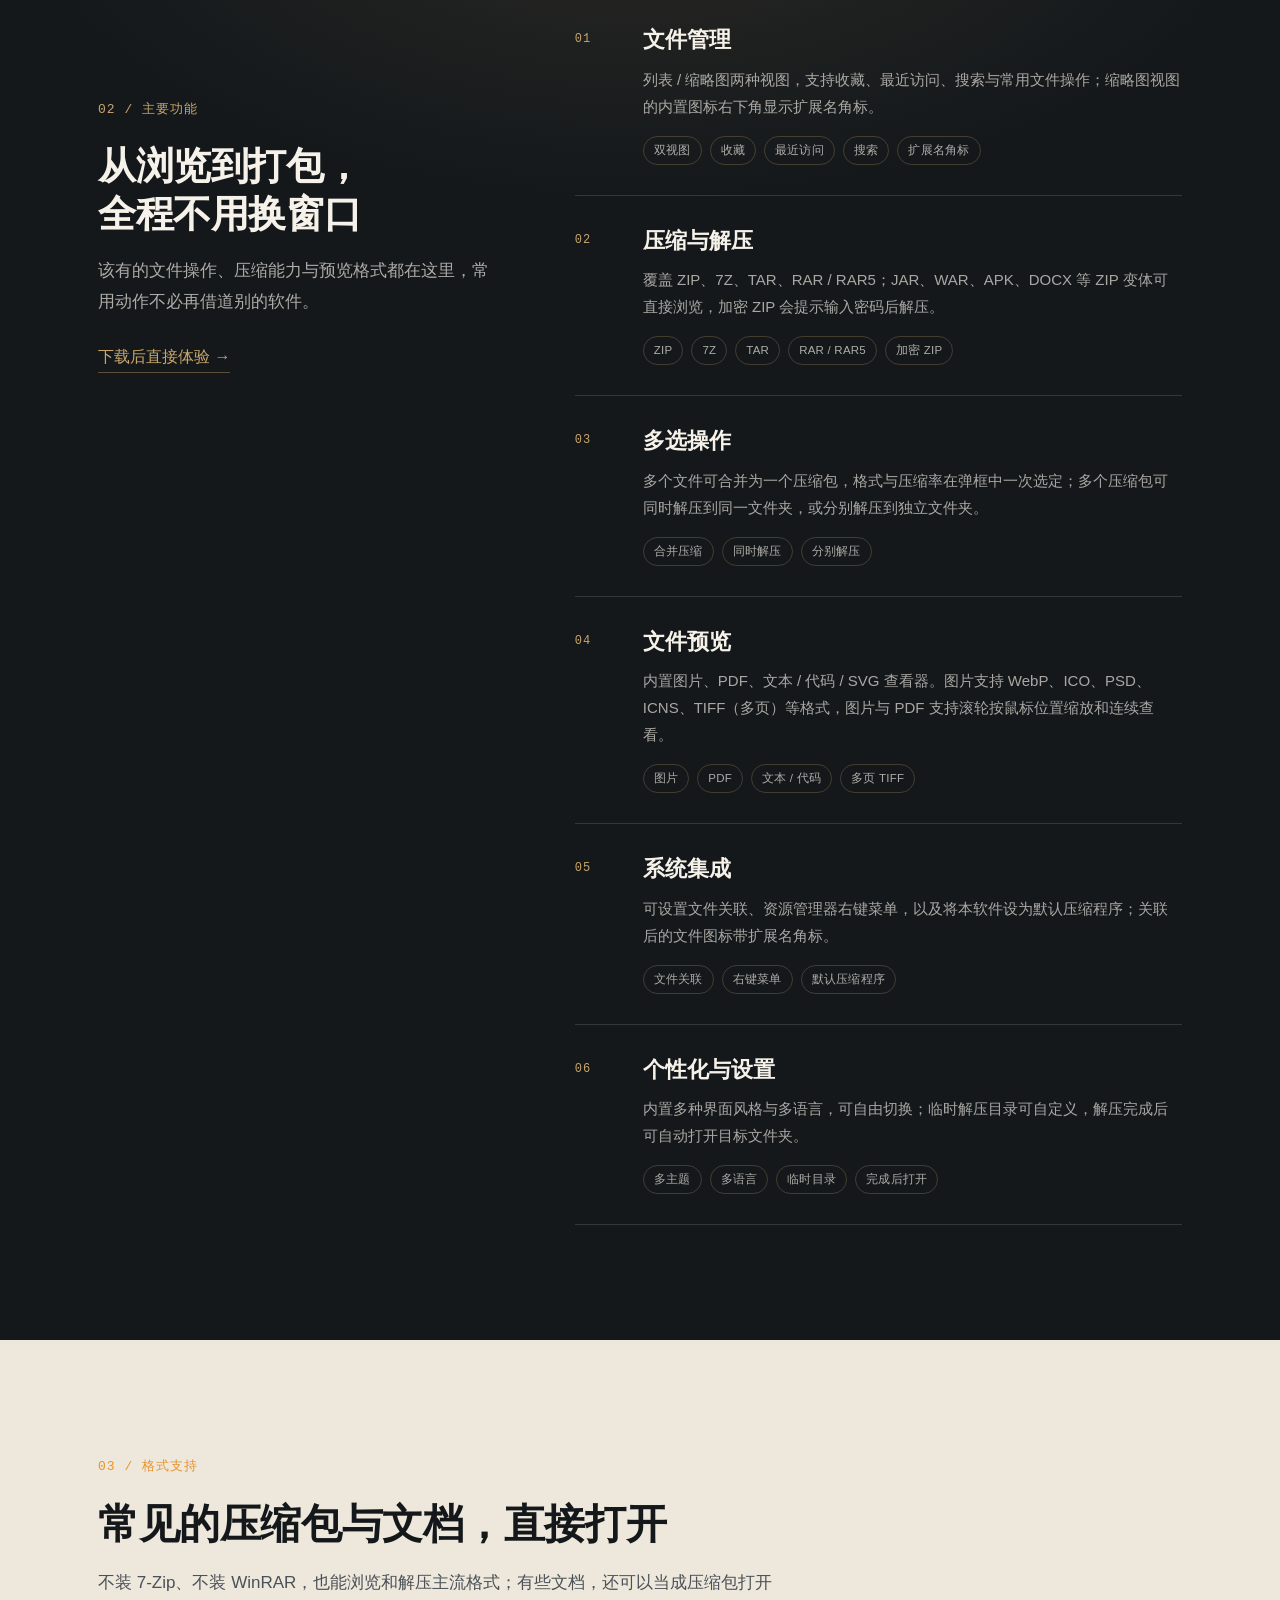
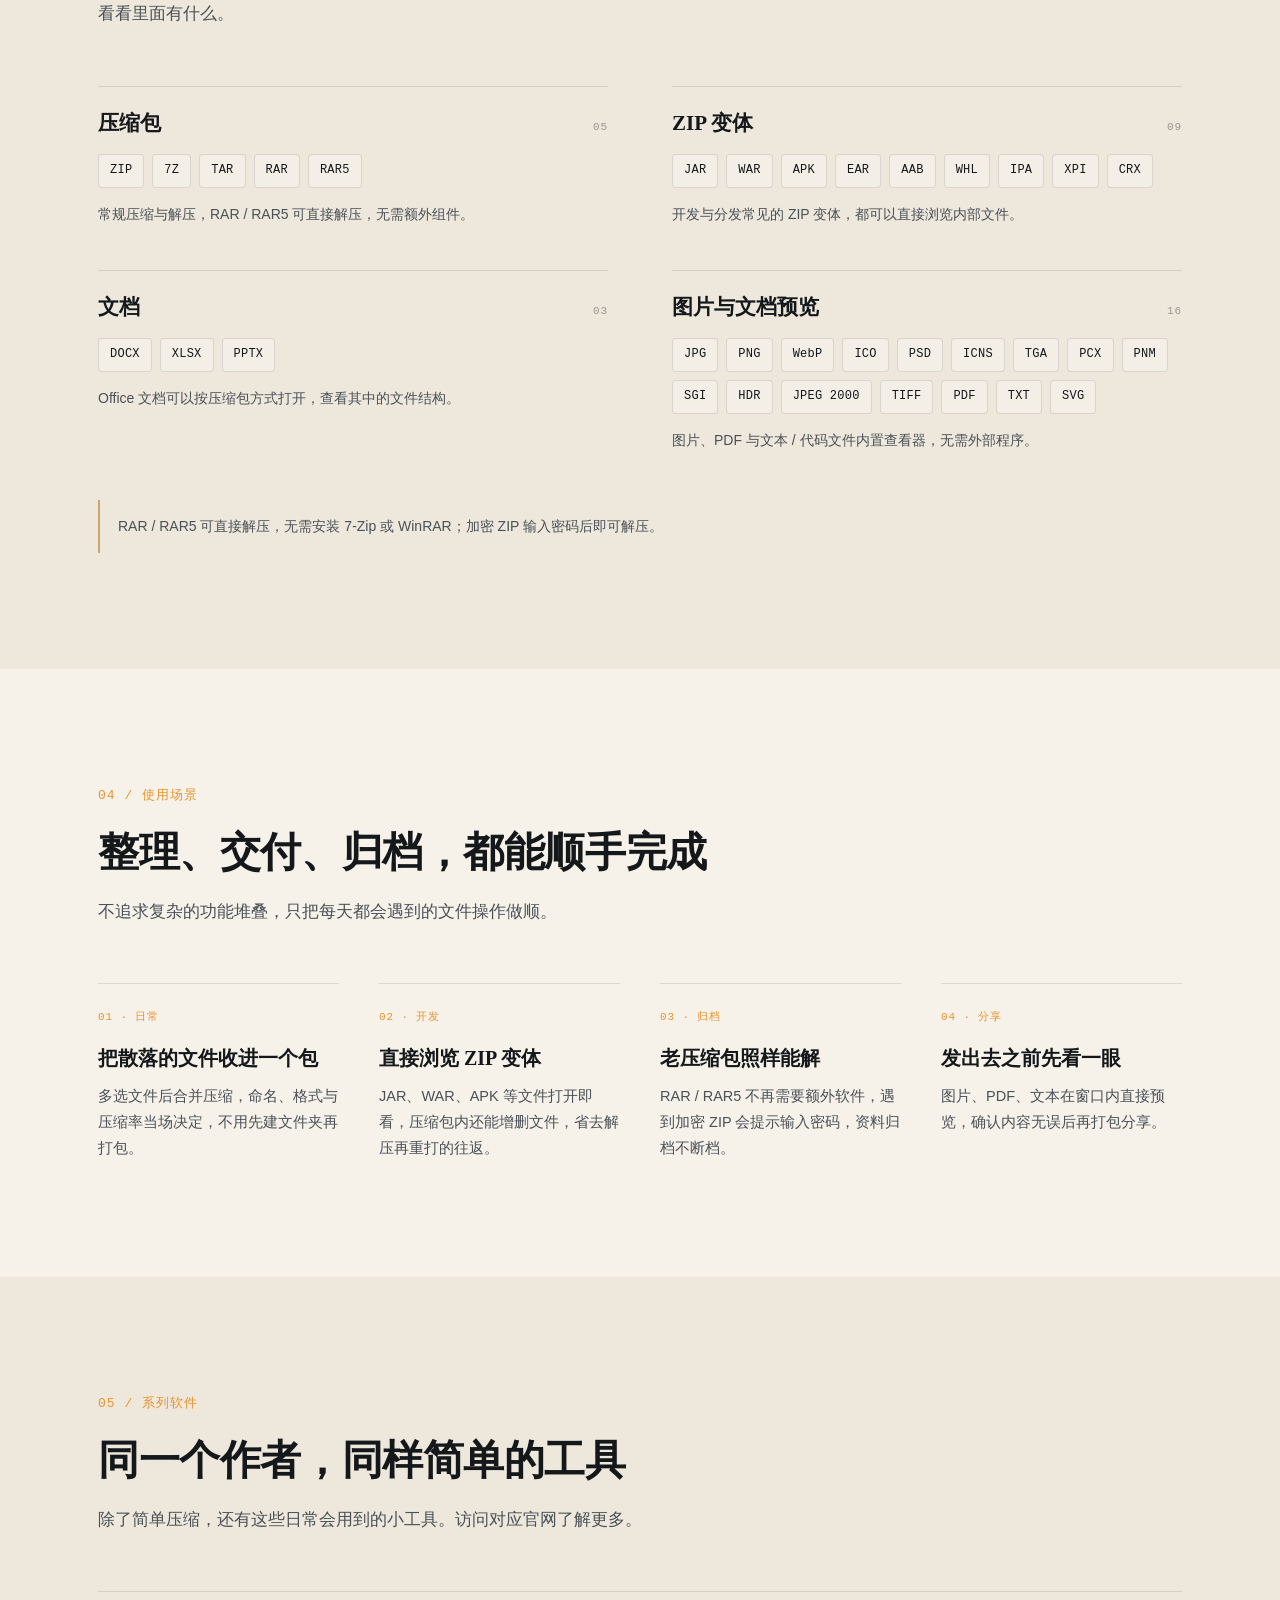
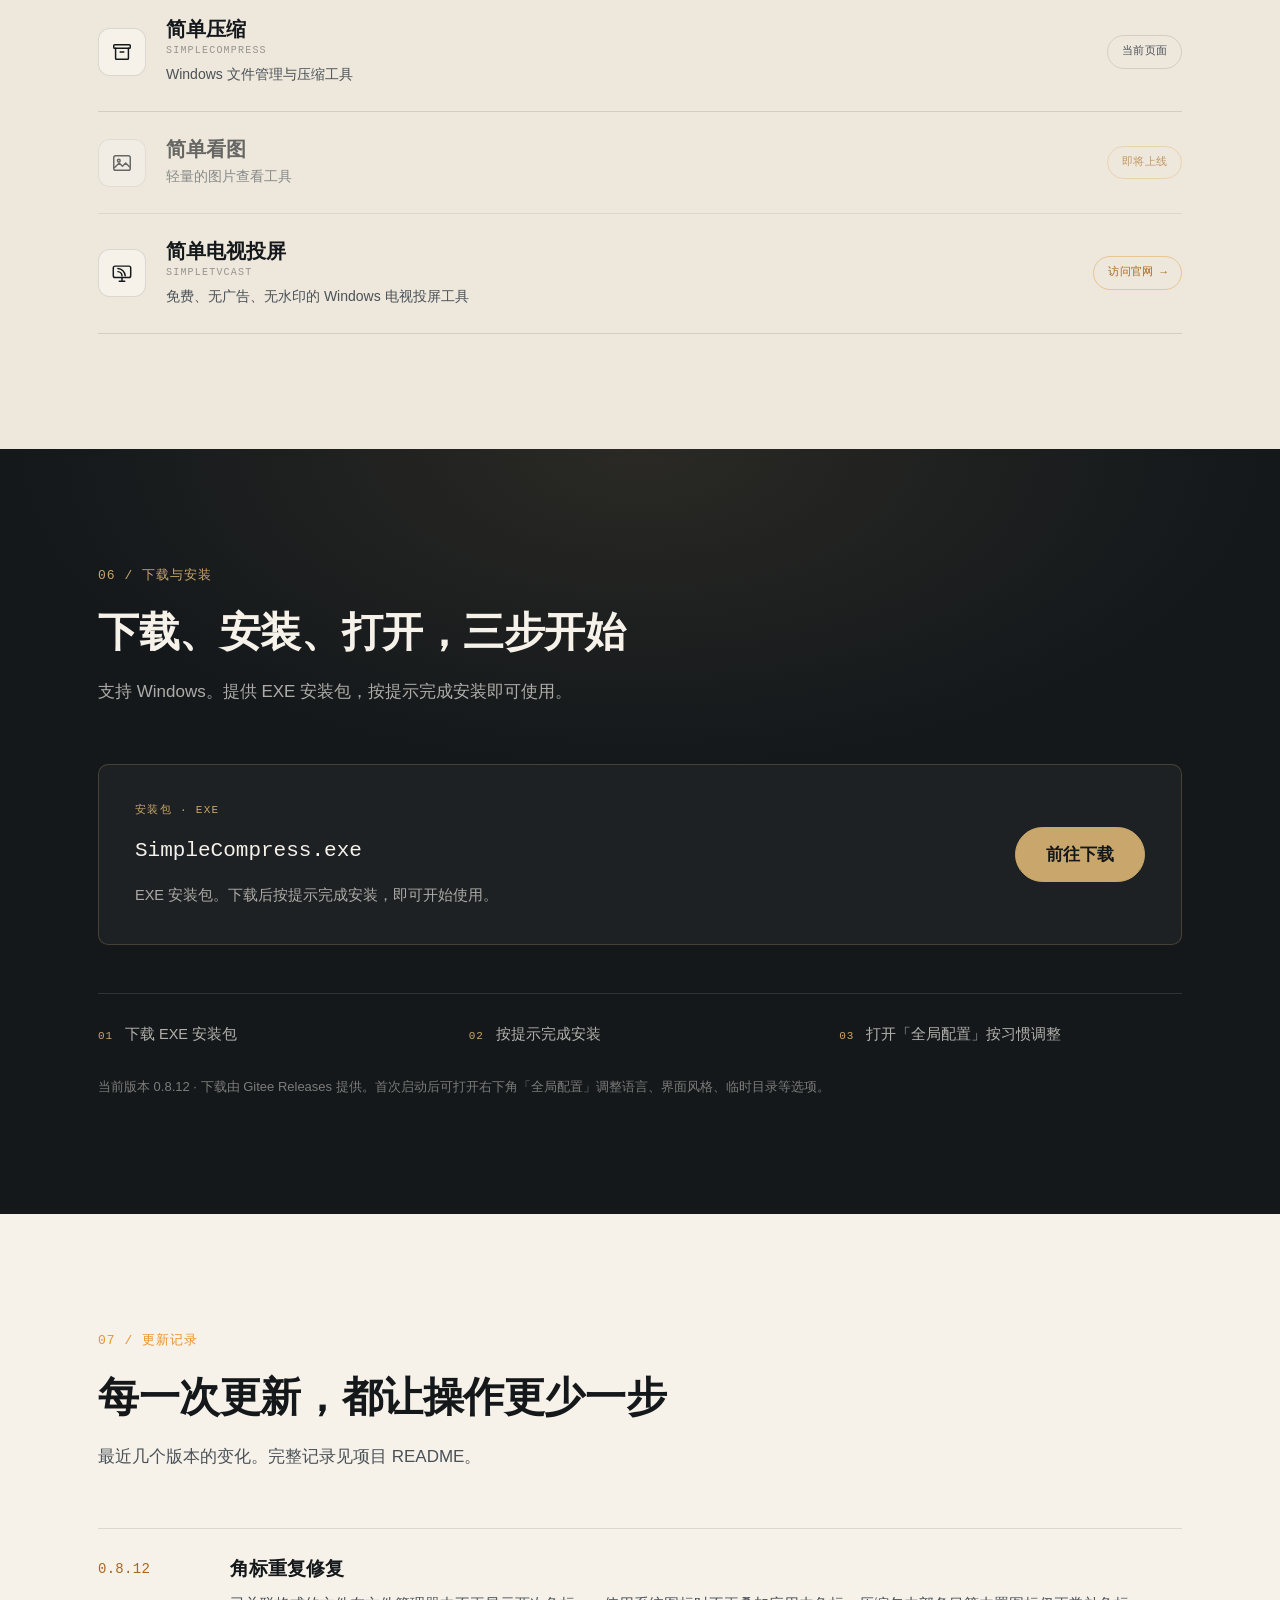
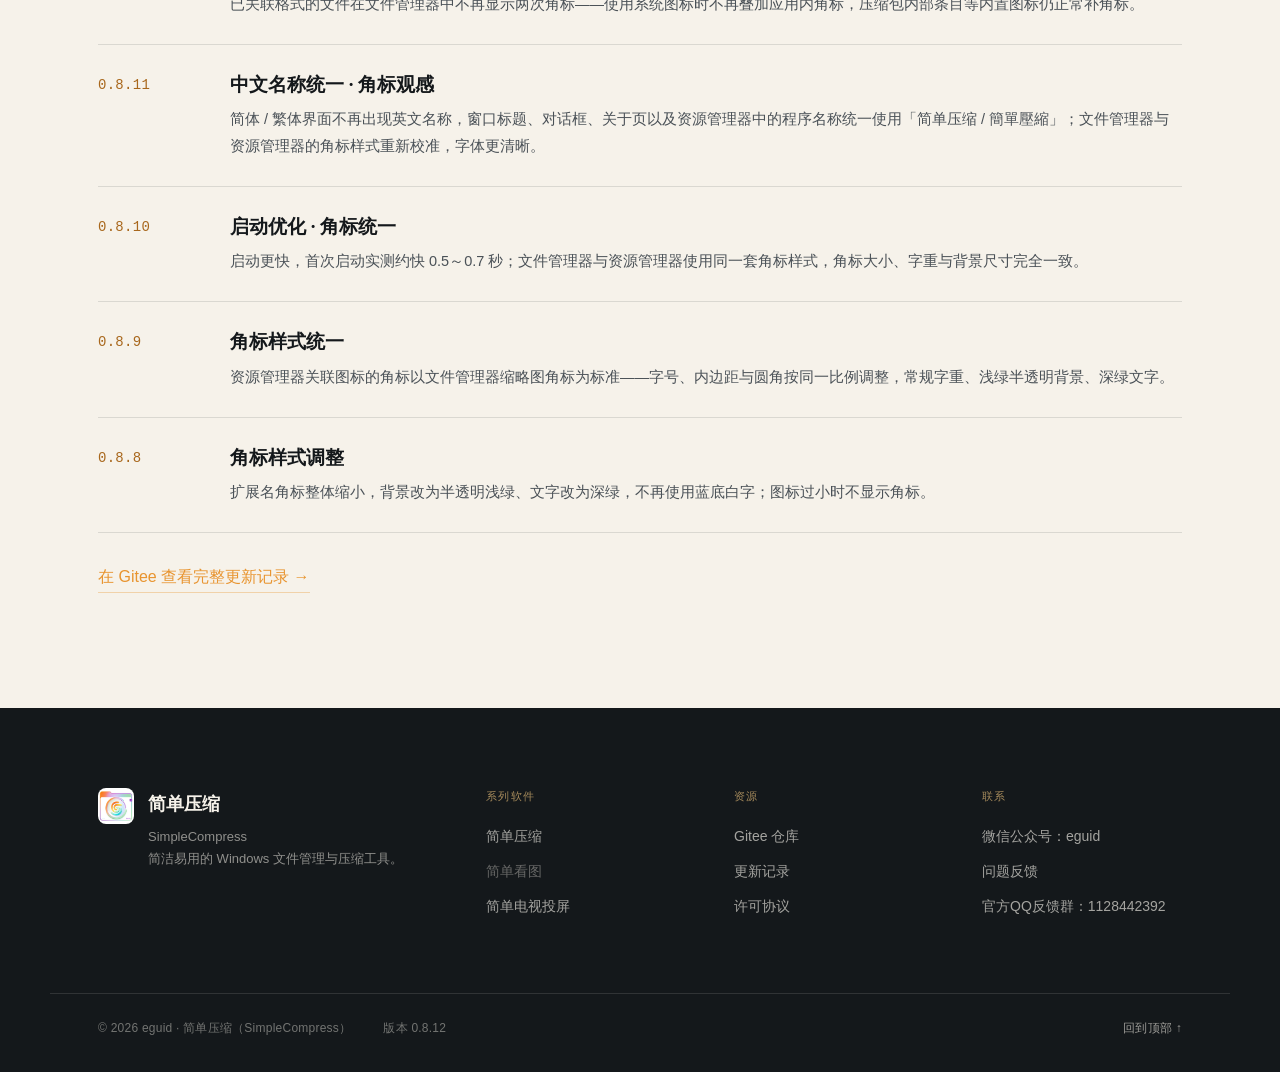
==== commit 273713b2: "增加meta" ====
--- a/index.html
+++ b/index.html
@@ -10,6 +10,7 @@
 <meta property="og:description" content="Windows 文件管理与压缩工具：浏览文件、管理压缩包、预览常见文档，都在同一个窗口完成。">
 <meta property="og:type" content="website">
 <meta property="og:image" content="assets/img/app-icon-256.png">
+<meta name="msvalidate.01" content="2D29ED682BE3529CCBC26F49A42062C5" />
 <link rel="icon" href="assets/img/app-icon.ico" sizes="any">
 <link rel="icon" type="image/png" href="assets/img/app-icon-128.png">
 <link rel="stylesheet" href="assets/css/main.css">
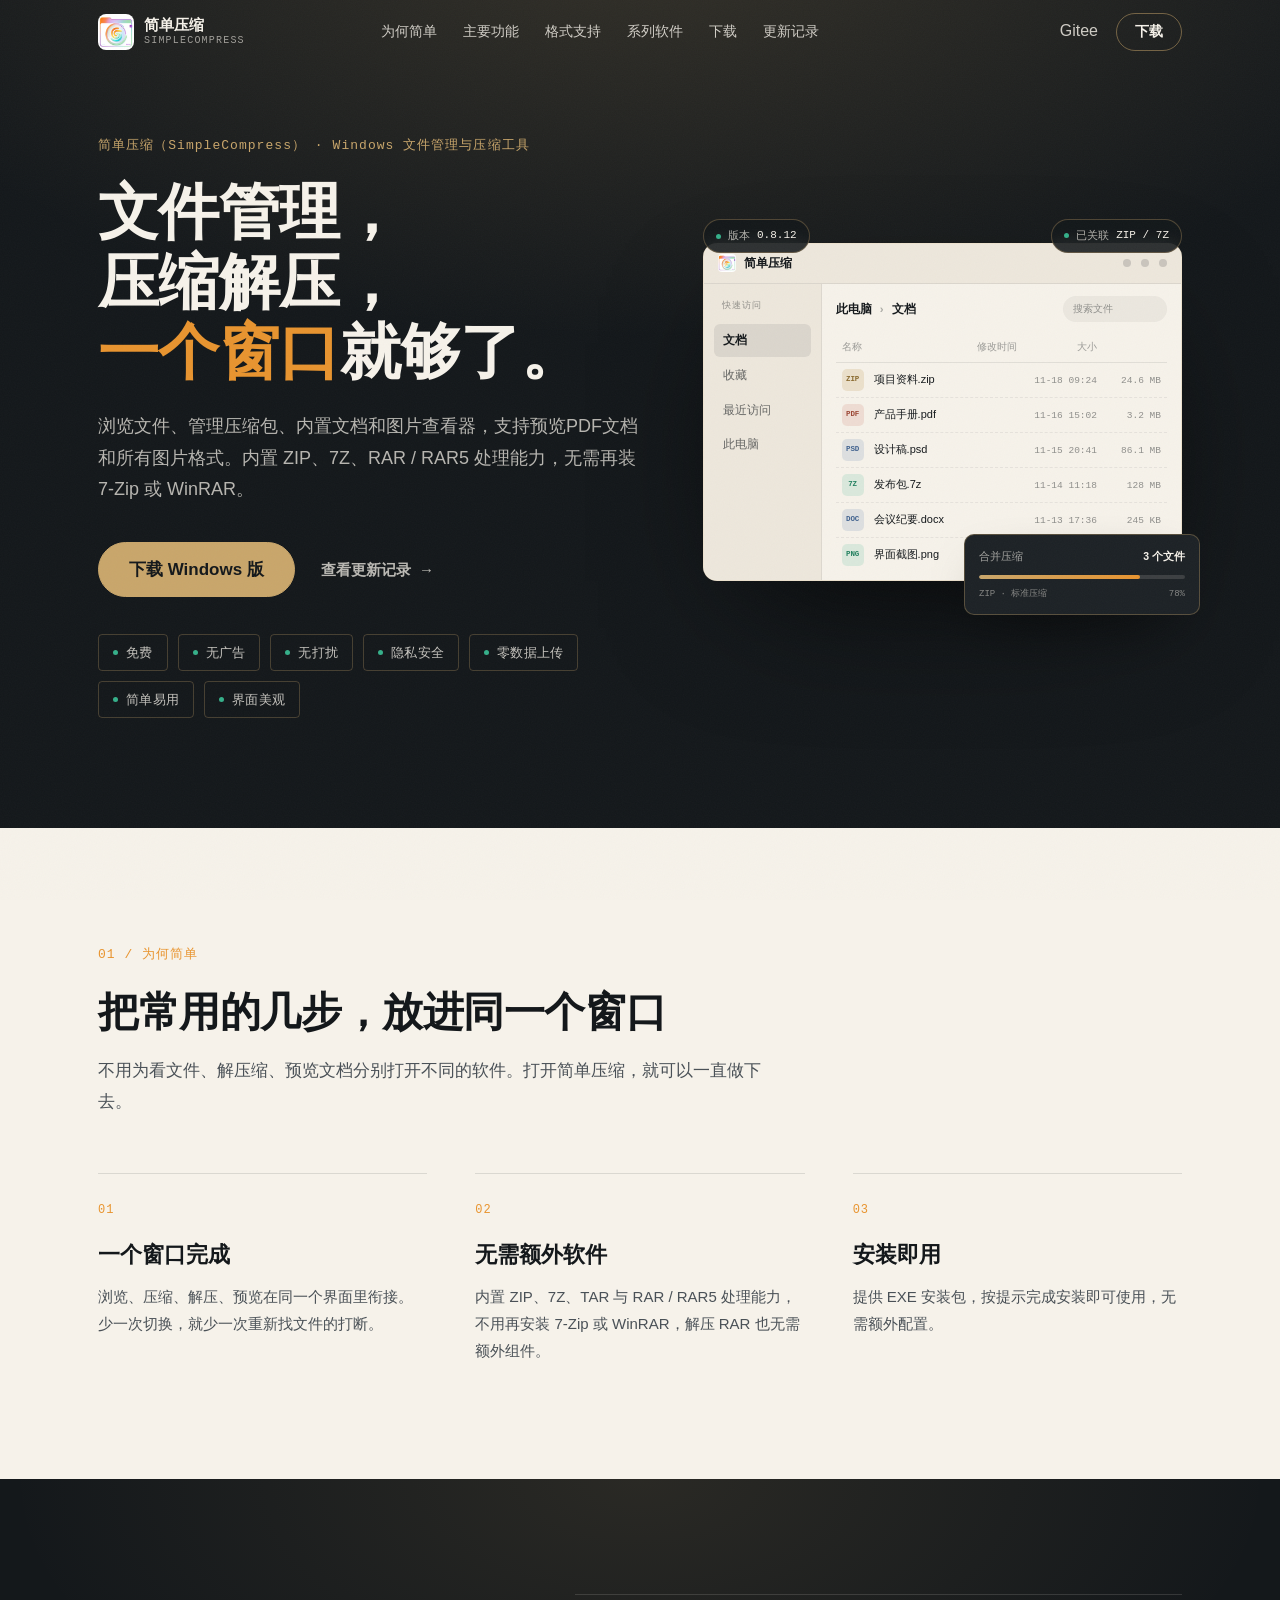
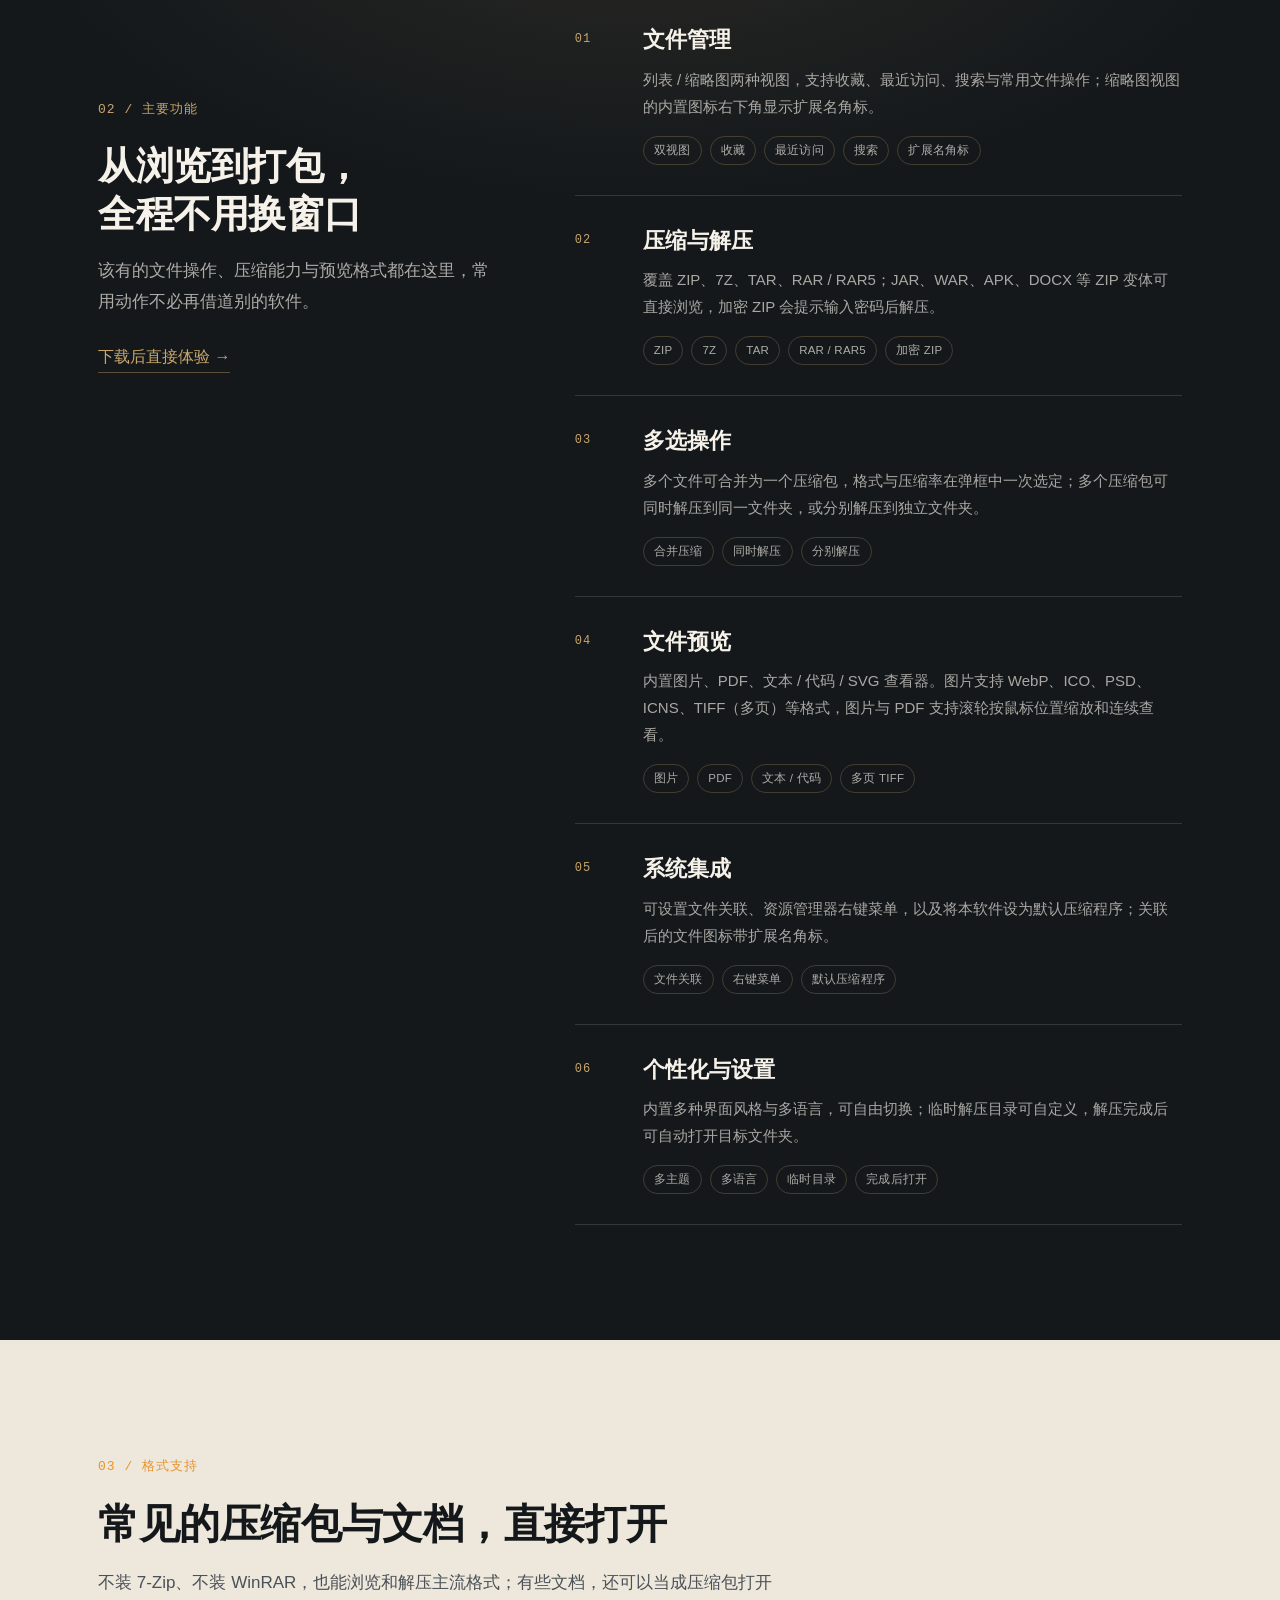
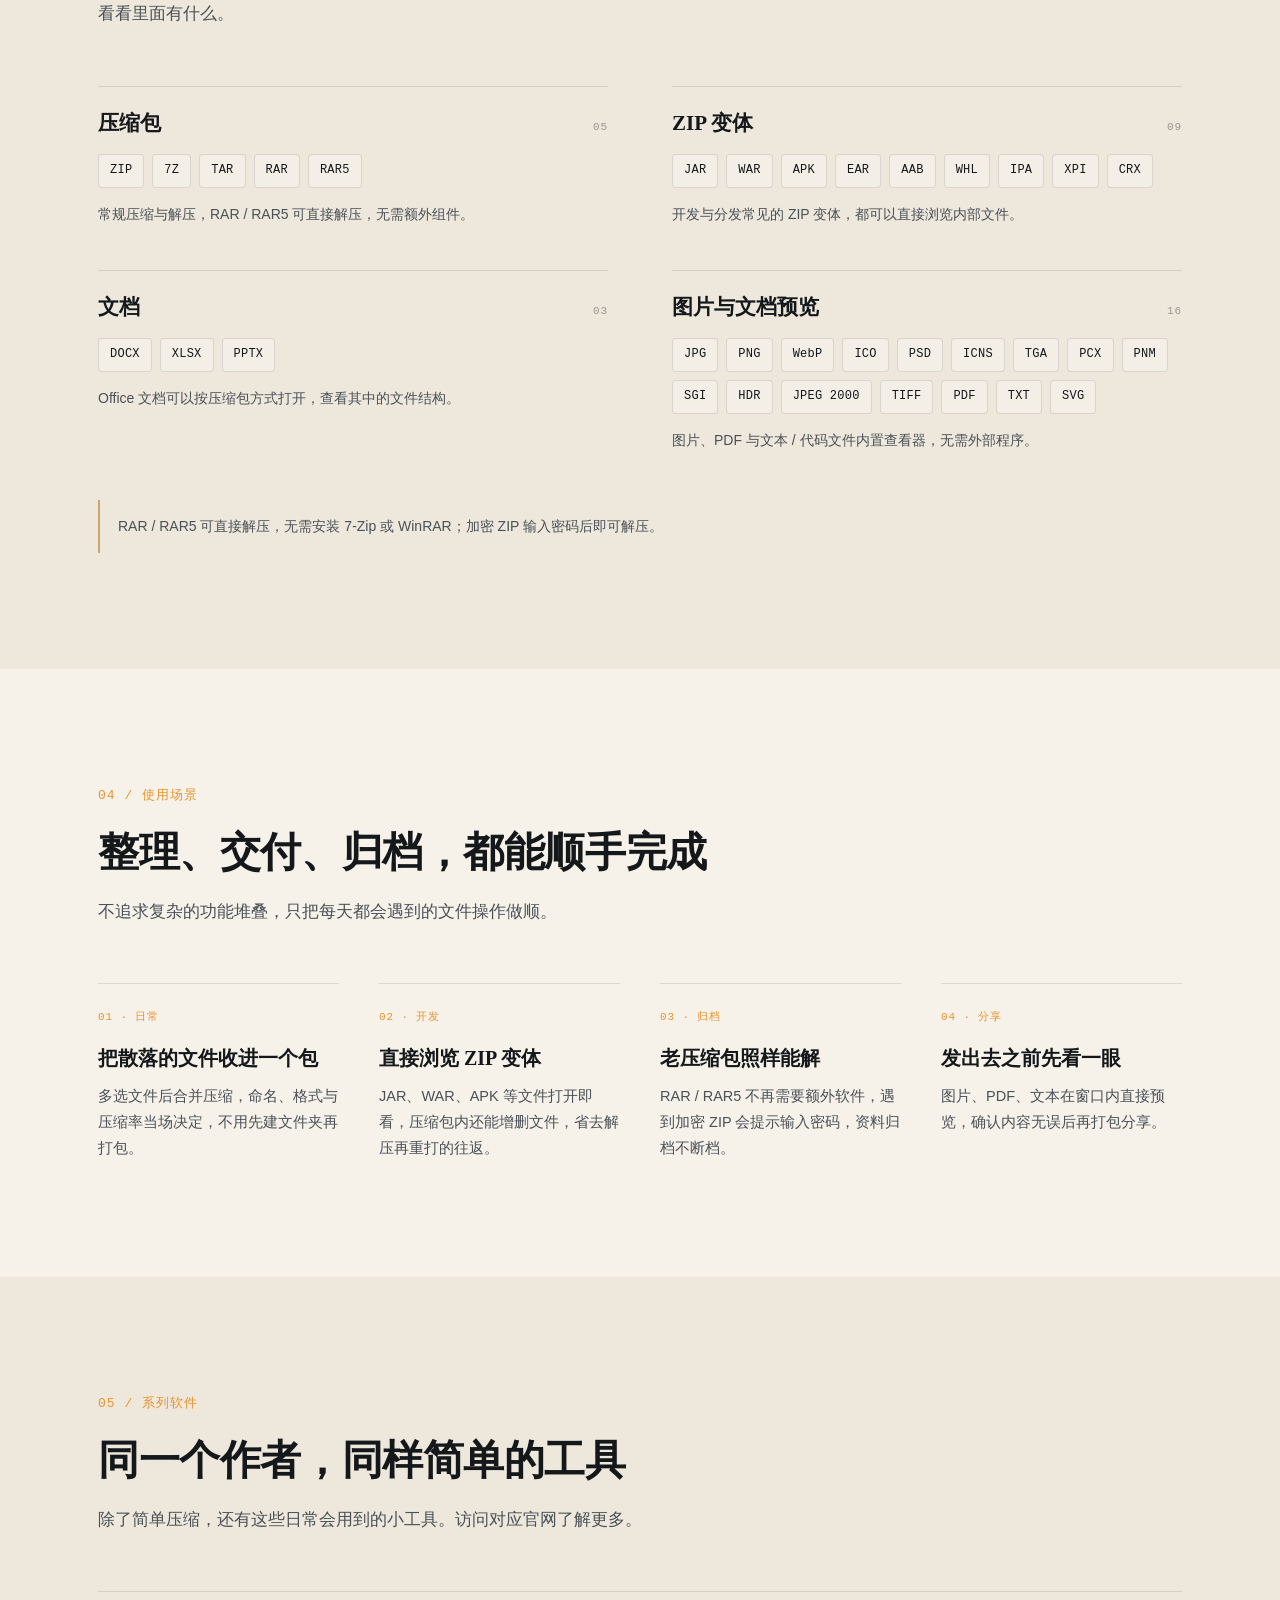
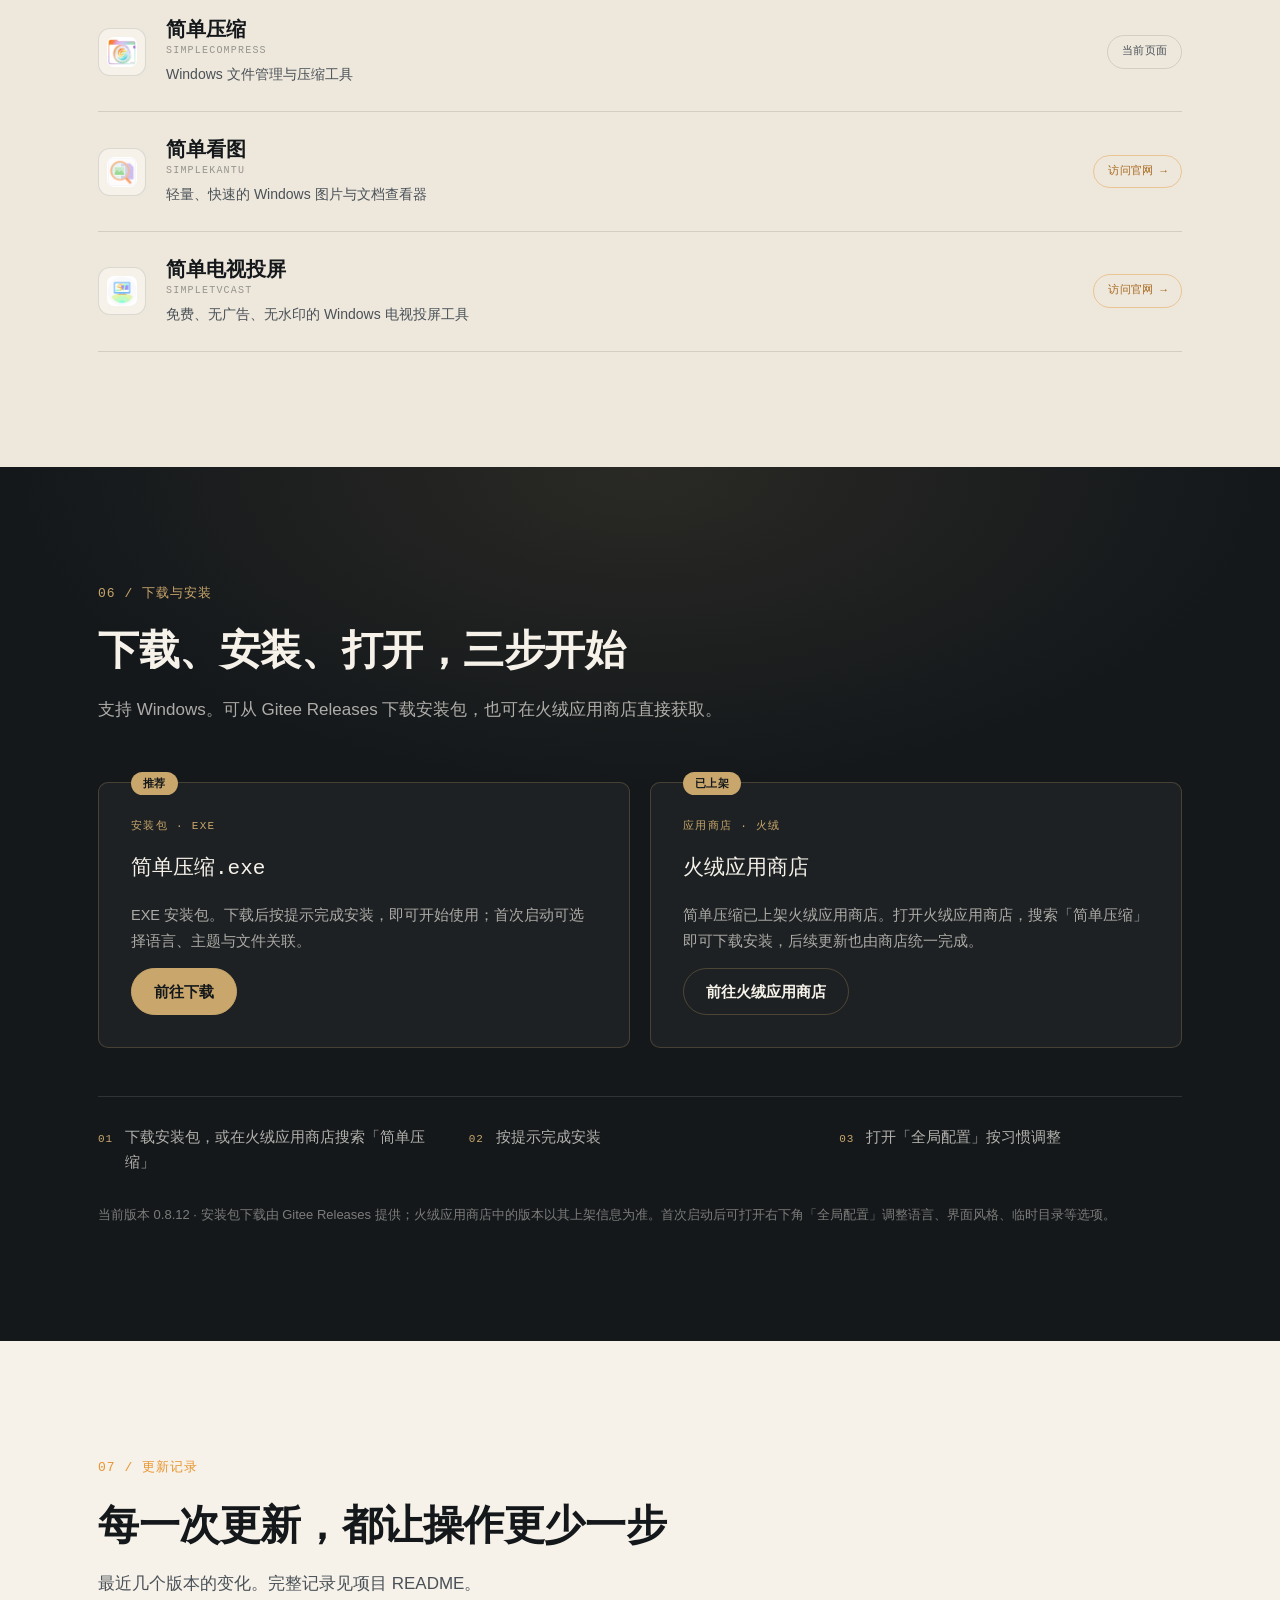
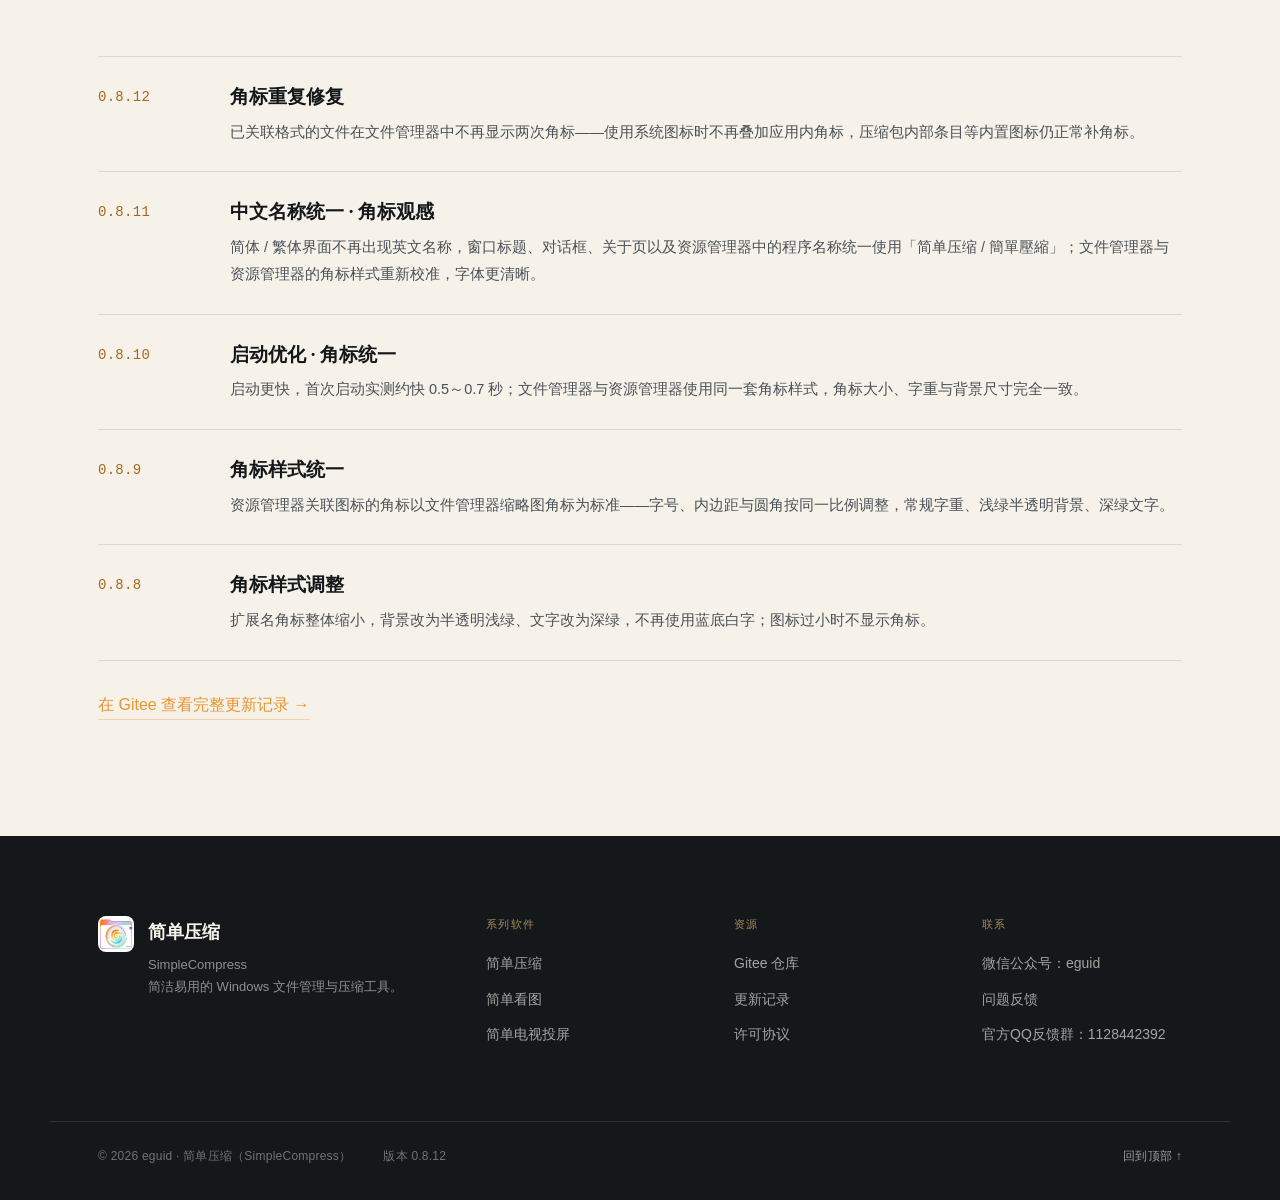
==== commit 830bdff0: "新增系列软件" ====
--- a/index.html
+++ b/index.html
@@ -305,7 +305,7 @@
       <div class="series-list">
         <a class="product" href="#top" aria-current="page">
           <span class="product-icon" aria-hidden="true">
-            <svg viewBox="0 0 24 24" fill="none" stroke="currentColor" stroke-width="1.6" stroke-linecap="round" stroke-linejoin="round"><rect x="3" y="4" width="18" height="4" rx="1"/><path d="M5 8v11a1 1 0 0 0 1 1h12a1 1 0 0 0 1-1V8"/><path d="M10 12h4"/></svg>
+            <img src="assets/img/app-icon-128.png" alt="">
           </span>
           <span class="product-main">
             <strong>简单压缩</strong>
@@ -315,20 +315,21 @@
           <span class="product-status is-current">当前页面</span>
         </a>
 
-        <a class="product is-pending" href="#" data-product="image" aria-disabled="true">
+        <a class="product" href="https://eguid.github.io/simplekantu" target="_blank" rel="noopener" data-product="image">
           <span class="product-icon" aria-hidden="true">
-            <svg viewBox="0 0 24 24" fill="none" stroke="currentColor" stroke-width="1.6" stroke-linecap="round" stroke-linejoin="round"><rect x="3" y="4" width="18" height="16" rx="2"/><circle cx="8.5" cy="9.5" r="1.5"/><path d="m4 17 5-5 3.5 3.5L16 12l4 4"/></svg>
+            <img src="assets/img/simplekantu-icon-128.png" alt="">
           </span>
           <span class="product-main">
             <strong>简单看图</strong>
-            <span class="product-desc">轻量的图片查看工具</span>
-          </span>
-          <span class="product-status" data-status>即将上线</span>
+            <em>SimpleKantu</em>
+            <span class="product-desc">轻量、快速的 Windows 图片与文档查看器</span>
+          </span>
+          <span class="product-status" data-status>访问官网 →</span>
         </a>
 
         <a class="product" href="https://simpletvcast.eguid.cc" target="_blank" rel="noopener" data-product="tvcast">
           <span class="product-icon" aria-hidden="true">
-            <svg viewBox="0 0 24 24" fill="none" stroke="currentColor" stroke-width="1.6" stroke-linecap="round" stroke-linejoin="round"><rect x="2.5" y="4.5" width="19" height="12.5" rx="2"/><path d="M9 21h6M12 17v4"/><path d="M7.5 10.5a5 5 0 0 1 4.5 4.5"/><path d="M7.5 7a8.5 8.5 0 0 1 8 8"/></svg>
+            <img src="assets/img/simpletvcast-icon-128.png" alt="">
           </span>
           <span class="product-main">
             <strong>简单电视投屏</strong>
@@ -347,25 +348,33 @@
       <div class="section-head reveal">
         <p class="eyebrow">06 / 下载与安装</p>
         <h2>下载、安装、打开，三步开始</h2>
-        <p class="section-sub">支持 Windows。提供 EXE 安装包，按提示完成安装即可使用。</p>
-      </div>
-
-      <div class="download-panel reveal">
-        <div class="download-panel-text">
+        <p class="section-sub">支持 Windows。可从 Gitee Releases 下载安装包，也可在火绒应用商店直接获取。</p>
+      </div>
+
+      <div class="download-grid">
+        <article class="dl-card reveal">
+          <span class="dl-badge">推荐</span>
           <p class="dl-tag">安装包 · EXE</p>
-          <h3>SimpleCompress.exe</h3>
-          <p>EXE 安装包。下载后按提示完成安装，即可开始使用。</p>
-        </div>
-        <a class="btn btn-gold btn-lg" href="https://gitee.com/eguid/simplecompress/releases" target="_blank" rel="noopener">前往下载</a>
+          <h3>简单压缩.exe</h3>
+          <p class="dl-desc">EXE 安装包。下载后按提示完成安装，即可开始使用；首次启动可选择语言、主题与文件关联。</p>
+          <a class="btn btn-gold" href="https://gitee.com/eguid/simplecompress/releases" target="_blank" rel="noopener">前往下载</a>
+        </article>
+        <article class="dl-card reveal">
+          <span class="dl-badge">已上架</span>
+          <p class="dl-tag">应用商店 · 火绒</p>
+          <h3>火绒应用商店</h3>
+          <p class="dl-desc">简单压缩已上架火绒应用商店。打开火绒应用商店，搜索「简单压缩」即可下载安装，后续更新也由商店统一完成。</p>
+          <a class="btn btn-outline" href="https://www.huorong.cn/appstore" target="_blank" rel="noopener">前往火绒应用商店</a>
+        </article>
       </div>
 
       <ol class="steps reveal">
-        <li><span>01</span>下载 EXE 安装包</li>
+        <li><span>01</span>下载安装包，或在火绒应用商店搜索「简单压缩」</li>
         <li><span>02</span>按提示完成安装</li>
         <li><span>03</span>打开「全局配置」按习惯调整</li>
       </ol>
 
-      <p class="download-note reveal">当前版本 0.8.12 · 下载由 Gitee Releases 提供。首次启动后可打开右下角「全局配置」调整语言、界面风格、临时目录等选项。</p>
+      <p class="download-note reveal">当前版本 0.8.12 · 安装包下载由 Gitee Releases 提供；火绒应用商店中的版本以其上架信息为准。首次启动后可打开右下角「全局配置」调整语言、界面风格、临时目录等选项。</p>
     </div>
   </section>
 
@@ -434,7 +443,7 @@
     <nav class="footer-col" aria-label="系列软件">
       <h3>系列软件</h3>
       <a href="#top">简单压缩</a>
-      <a href="#" data-product="image" class="is-pending" aria-disabled="true">简单看图</a>
+      <a href="https://eguid.github.io/simplekantu" target="_blank" rel="noopener" data-product="image">简单看图</a>
       <a href="https://simpletvcast.eguid.cc" target="_blank" rel="noopener" data-product="tvcast">简单电视投屏</a>
     </nav>
     <nav class="footer-col" aria-label="资源">
--- a/assets/css/main.css
+++ b/assets/css/main.css
@@ -1167,6 +1167,12 @@
   height: 22px;
 }
 
+.product-icon img {
+  width: 30px;
+  height: 30px;
+  border-radius: 7px;
+}
+
 .product-main {
   display: flex;
   flex-direction: column;
@@ -1241,25 +1247,40 @@
 }
 
 /* ---------- 12. 下载与安装 ---------- */
-.download-panel {
-  display: flex;
-  align-items: center;
-  justify-content: space-between;
-  gap: 40px;
-  padding: 36px;
+.download-grid {
+  display: grid;
+  grid-template-columns: repeat(2, minmax(0, 1fr));
+  gap: 20px;
+}
+
+.dl-card {
+  position: relative;
+  display: flex;
+  flex-direction: column;
+  gap: 14px;
+  padding: 34px 32px 32px;
   border: 1px solid rgba(201, 166, 107, 0.24);
   border-radius: var(--radius-card);
   background: rgba(246, 242, 234, 0.04);
   transition: border-color 0.25s ease, background-color 0.25s ease;
 }
 
-.download-panel:hover {
+.dl-card:hover {
   border-color: rgba(201, 166, 107, 0.5);
   background: rgba(246, 242, 234, 0.06);
 }
 
-.download-panel-text {
-  max-width: 560px;
+.dl-badge {
+  position: absolute;
+  top: -11px;
+  left: 32px;
+  padding: 2px 12px;
+  border-radius: 999px;
+  background: var(--gold);
+  color: var(--ink);
+  font-size: 11px;
+  font-weight: 600;
+  letter-spacing: 0.04em;
 }
 
 .dl-tag {
@@ -1269,8 +1290,7 @@
   color: var(--gold);
 }
 
-.download-panel h3 {
-  margin-top: 12px;
+.dl-card h3 {
   font-family: var(--font-mono);
   font-size: 21px;
   font-weight: 500;
@@ -1278,15 +1298,15 @@
   word-break: break-all;
 }
 
-.download-panel p:not(.dl-tag) {
-  margin-top: 12px;
+.dl-desc {
+  flex: 1;
   font-size: 14.5px;
   line-height: 1.8;
   color: rgba(246, 242, 234, 0.66);
 }
 
-.download-panel .btn {
-  flex: none;
+.dl-card .btn {
+  align-self: flex-start;
 }
 
 .steps {
@@ -1621,11 +1641,12 @@
     background: transparent;
   }
 
-  .download-panel {
-    flex-direction: column;
-    align-items: flex-start;
-    gap: 24px;
-    padding: 26px;
+  .download-grid {
+    grid-template-columns: minmax(0, 1fr);
+  }
+
+  .dl-card {
+    padding: 30px 24px 26px;
   }
 
   .steps {
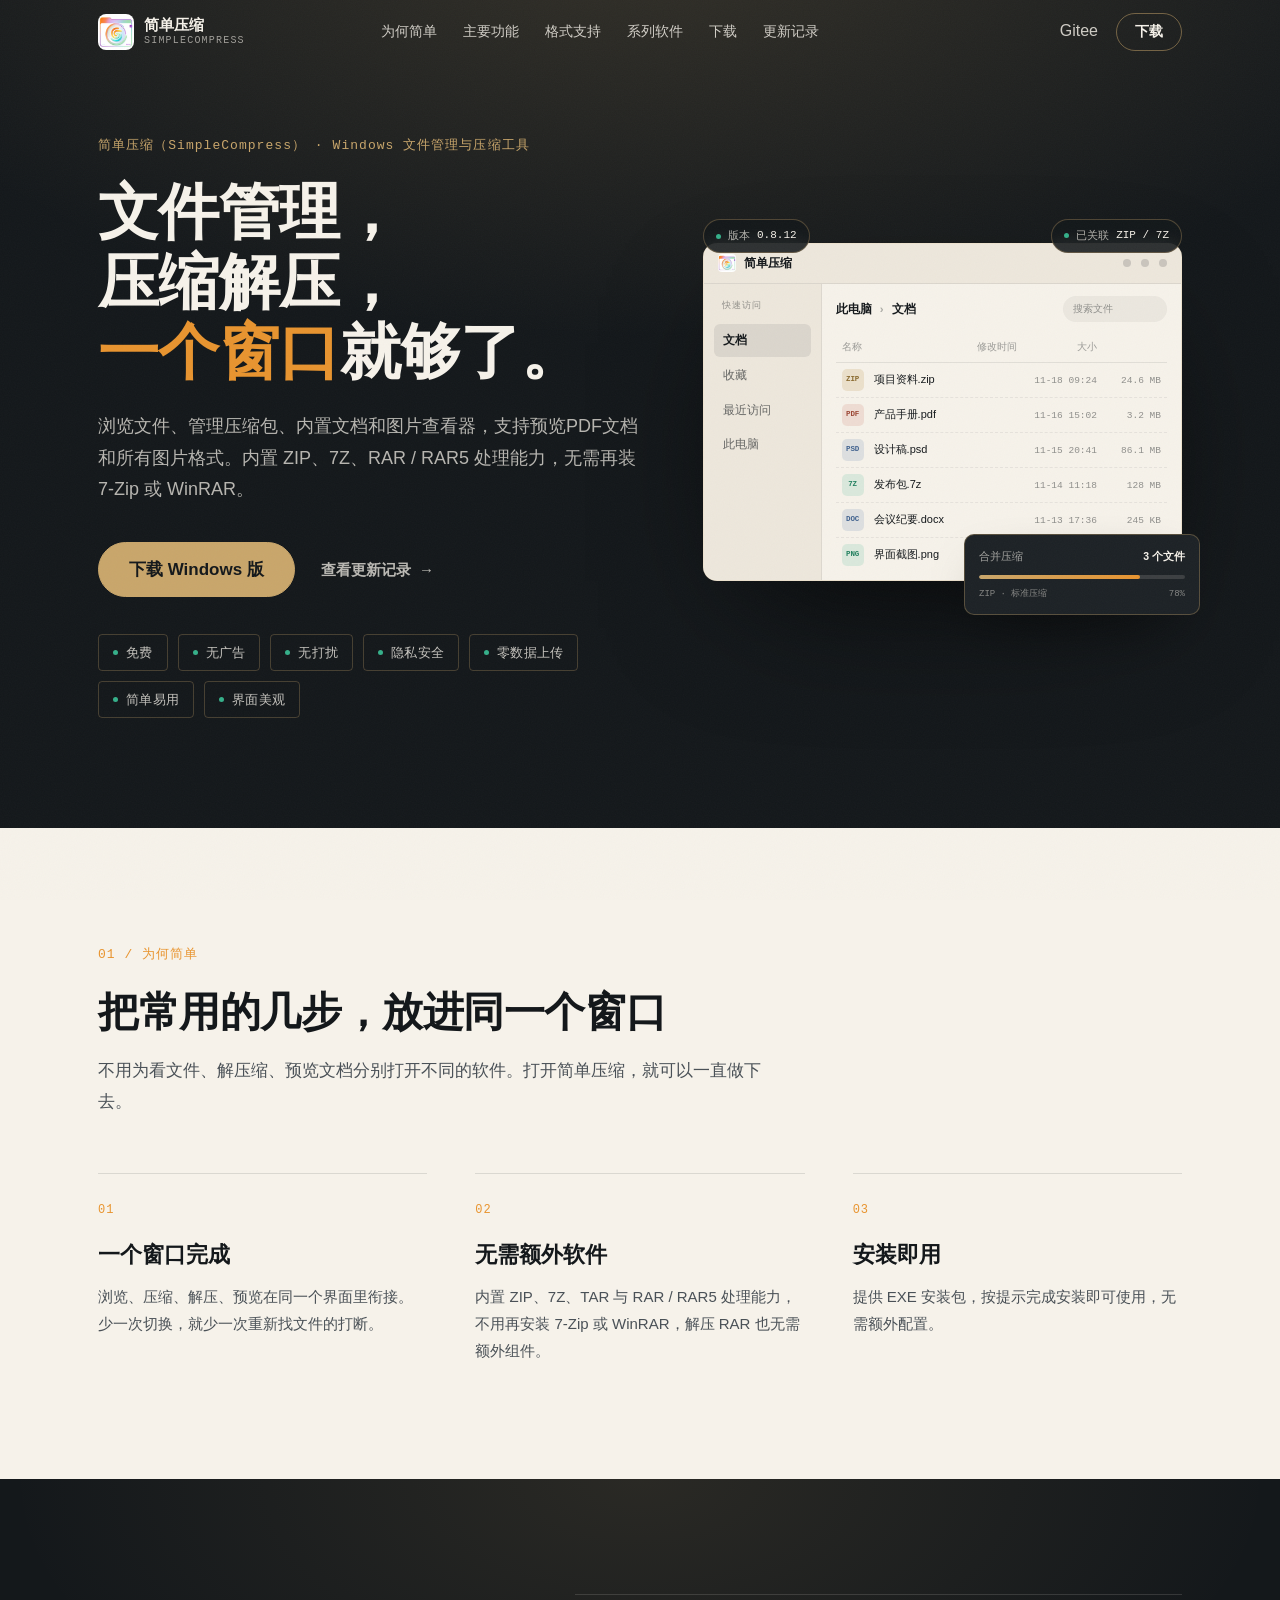
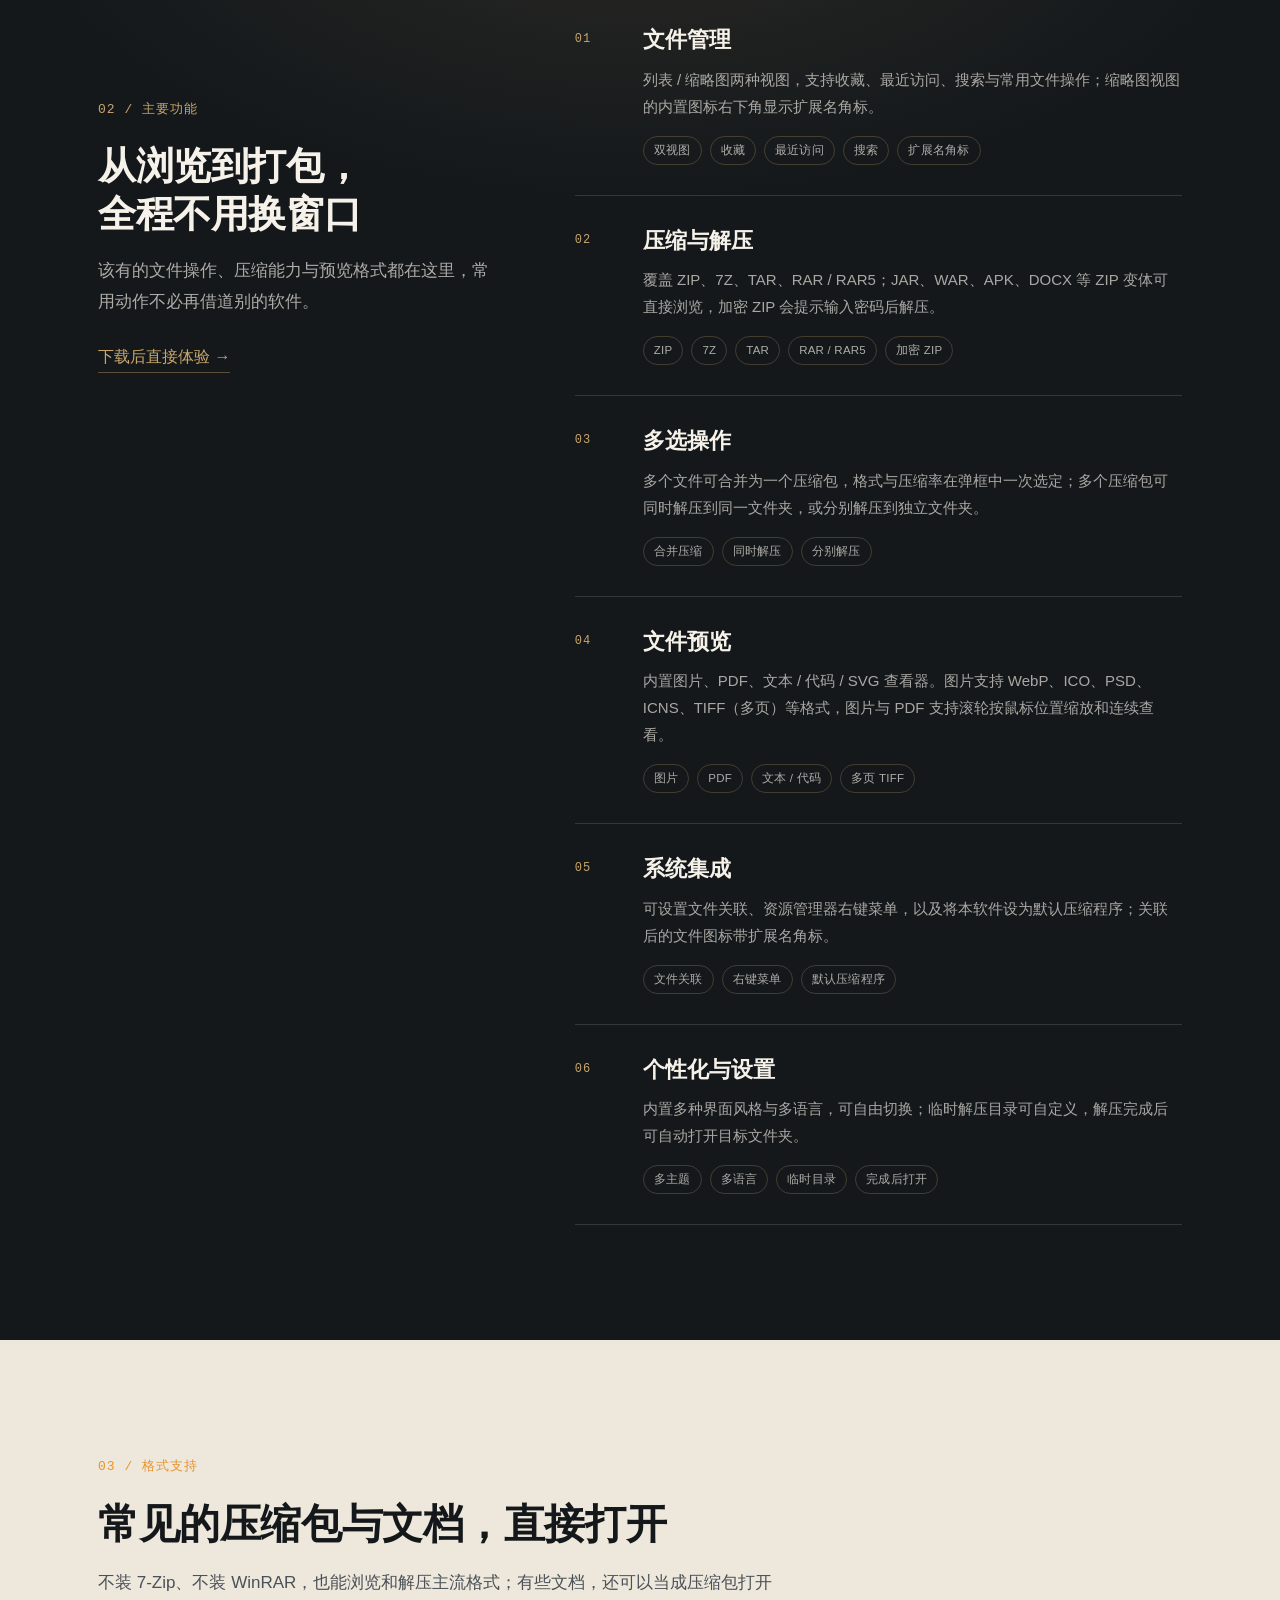
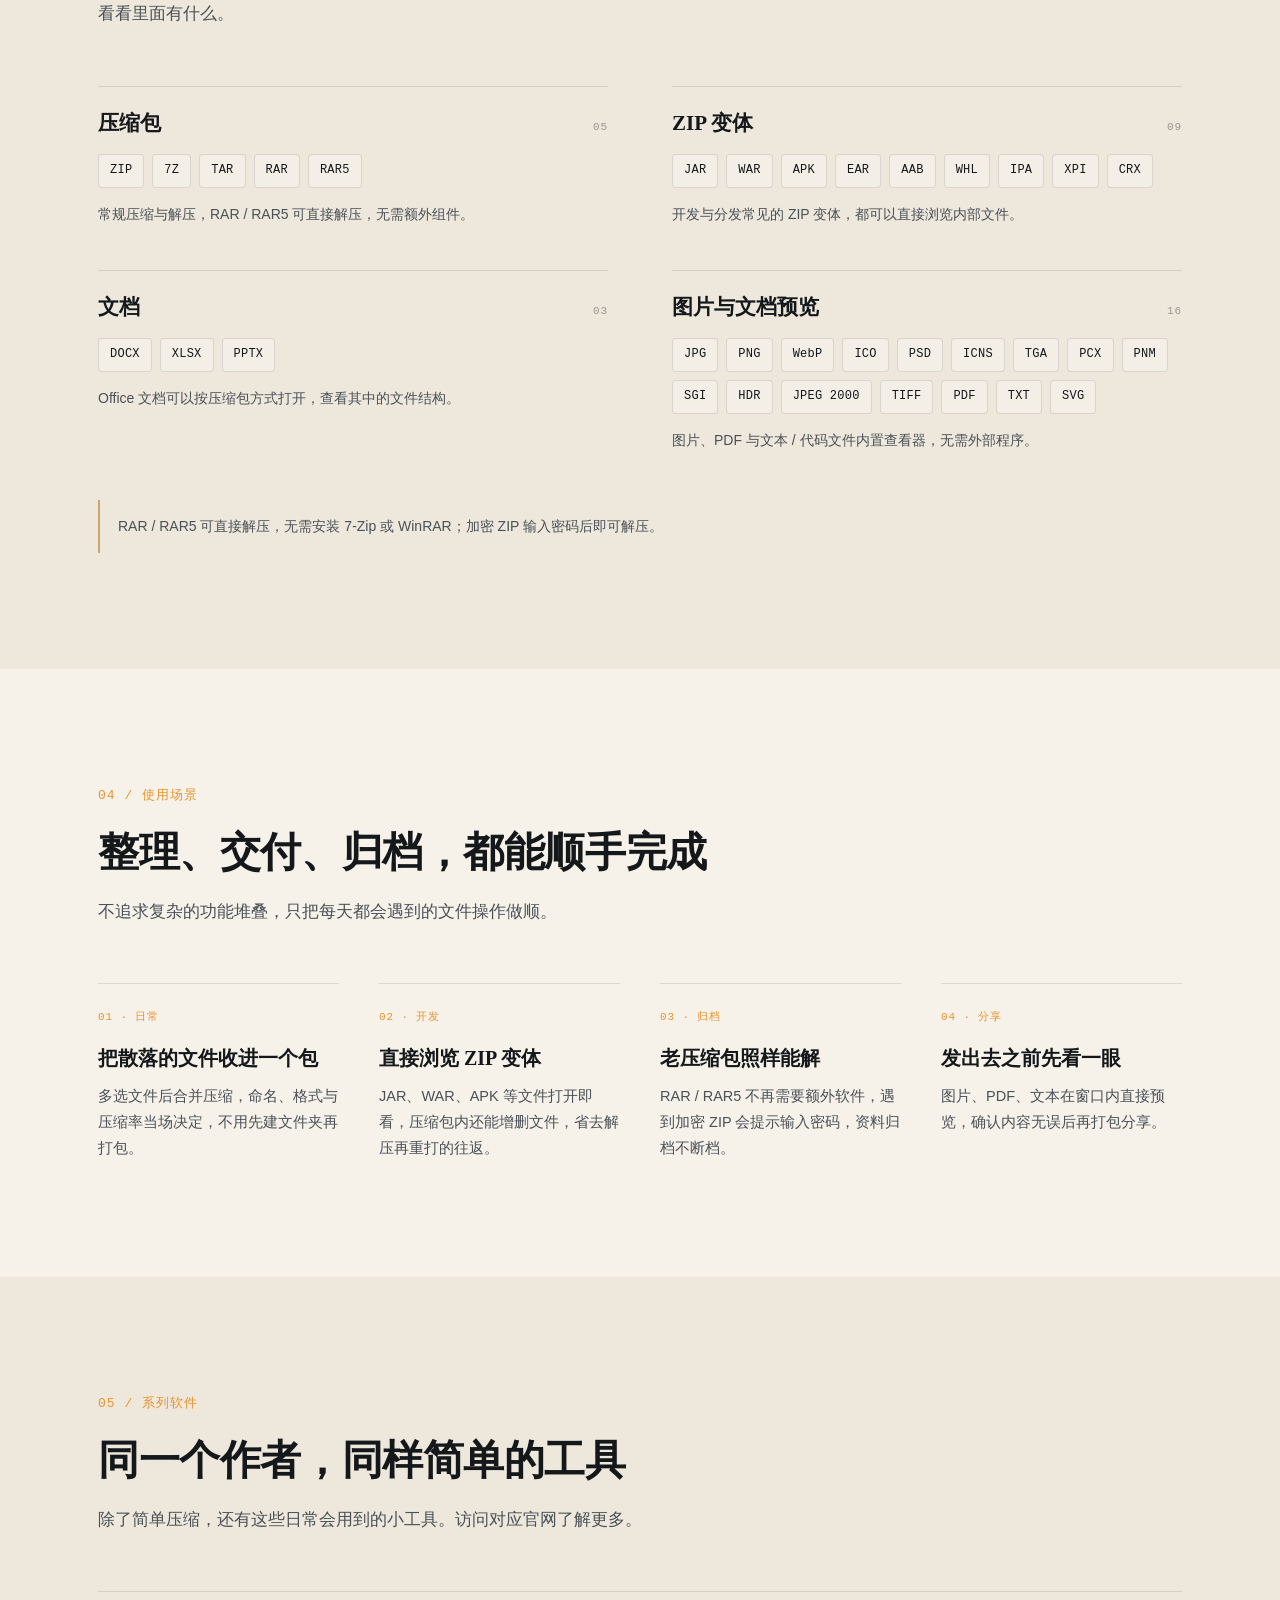
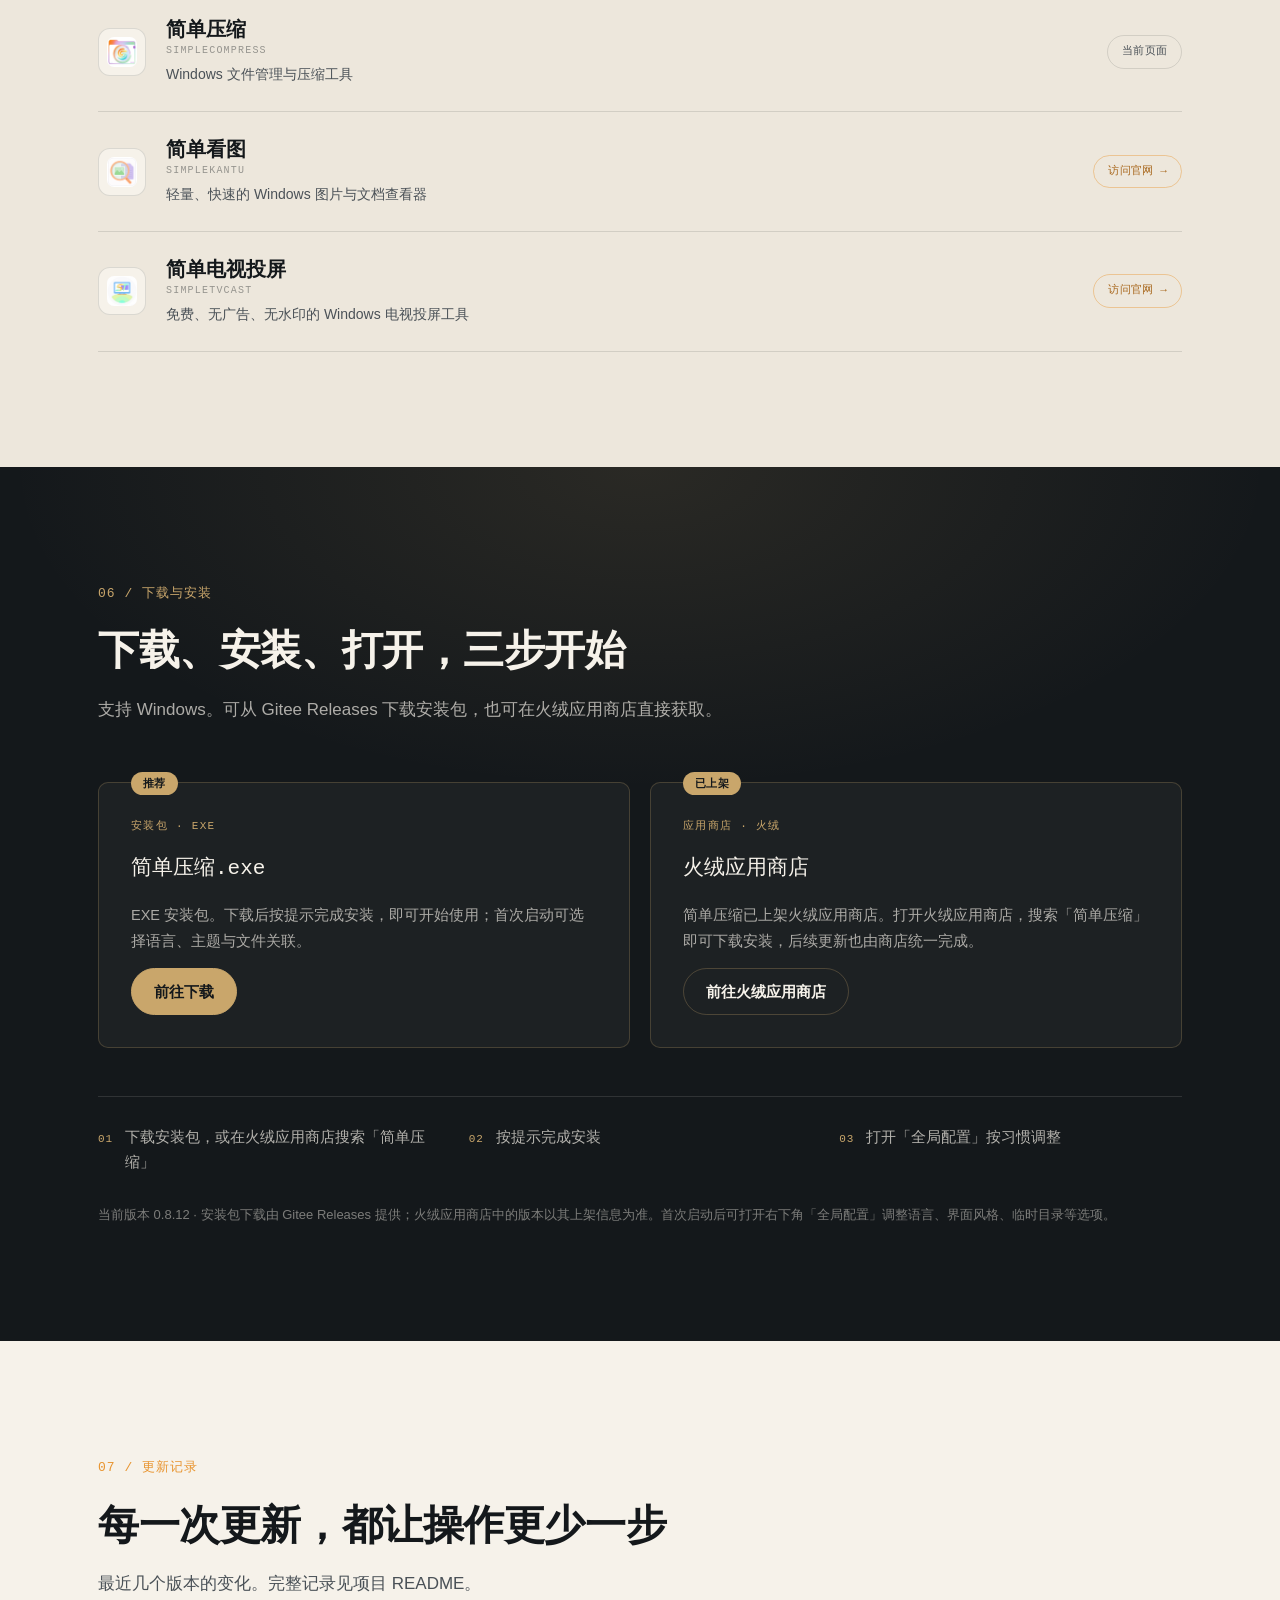
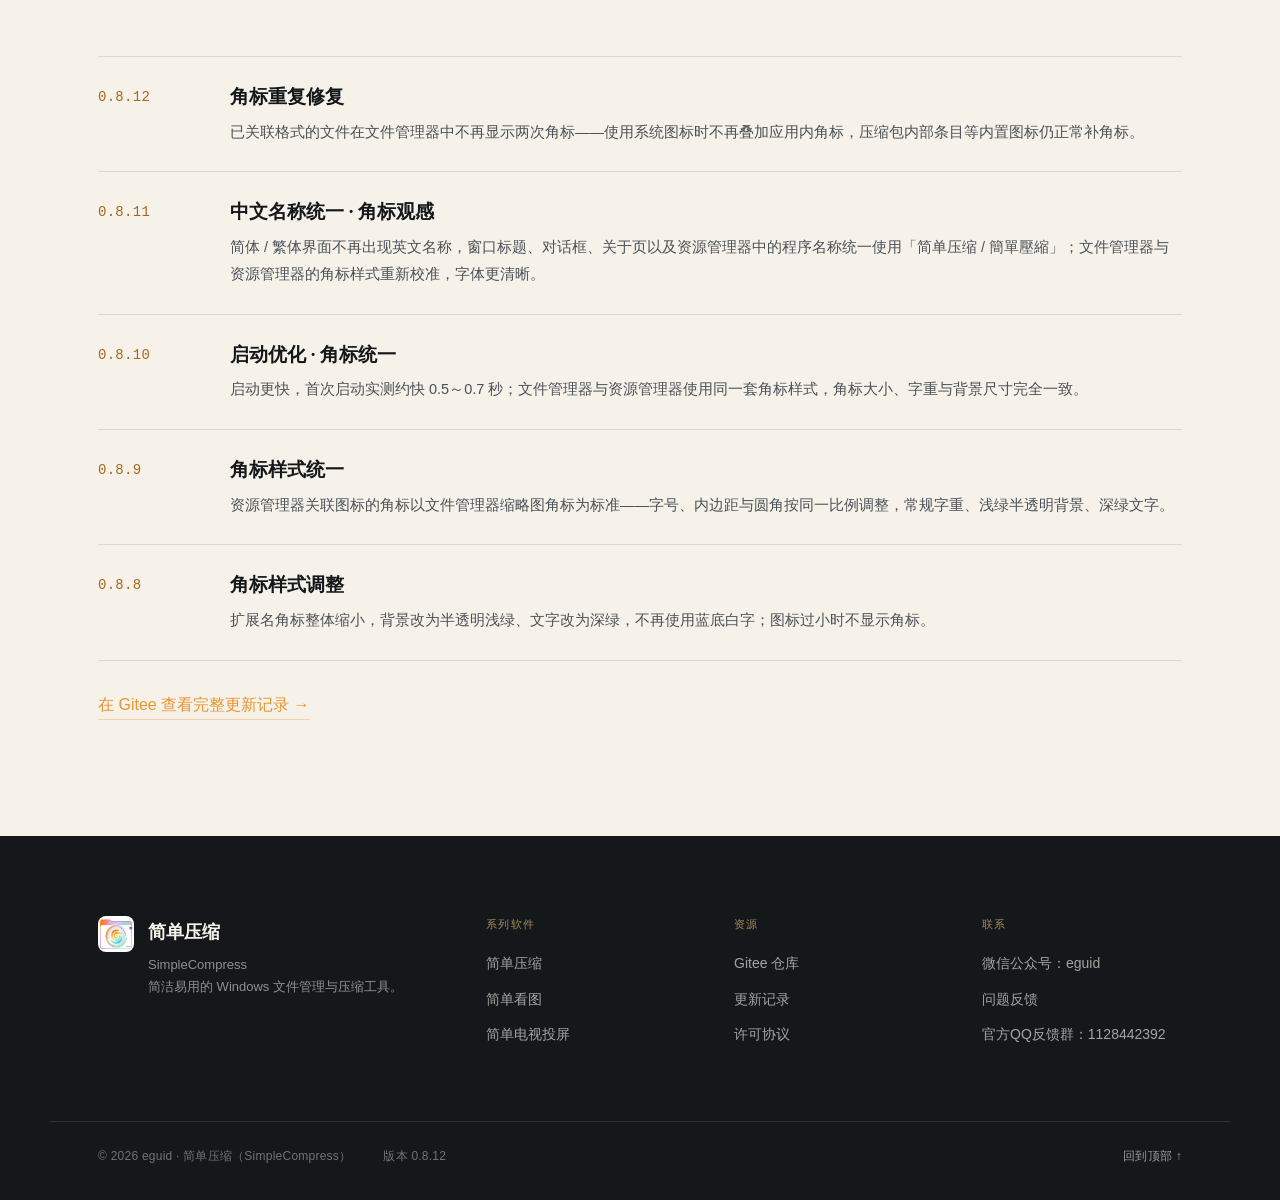
==== commit f59e318f: "下载" ====
--- a/index.html
+++ b/index.html
@@ -357,14 +357,14 @@
           <p class="dl-tag">安装包 · EXE</p>
           <h3>简单压缩.exe</h3>
           <p class="dl-desc">EXE 安装包。下载后按提示完成安装，即可开始使用；首次启动可选择语言、主题与文件关联。</p>
-          <a class="btn btn-gold" href="https://gitee.com/eguid/simplecompress/releases" target="_blank" rel="noopener">前往下载</a>
+          <a class="btn btn-gold" href="/download?id=exe">前往下载</a>
         </article>
         <article class="dl-card reveal">
           <span class="dl-badge">已上架</span>
           <p class="dl-tag">应用商店 · 火绒</p>
           <h3>火绒应用商店</h3>
           <p class="dl-desc">简单压缩已上架火绒应用商店。打开火绒应用商店，搜索「简单压缩」即可下载安装，后续更新也由商店统一完成。</p>
-          <a class="btn btn-outline" href="https://www.huorong.cn/appstore" target="_blank" rel="noopener">前往火绒应用商店</a>
+          <a class="btn btn-outline" href="/download?id=hy">前往火绒应用商店</a>
         </article>
       </div>
 
--- a/assets/css/main.css
+++ b/assets/css/main.css
@@ -1309,6 +1309,41 @@
   align-self: flex-start;
 }
 
+.dl-title {
+  font-size: clamp(32px, 4vw, 46px);
+  line-height: 1.2;
+  letter-spacing: -0.01em;
+  color: var(--paper);
+}
+
+.dl-picked {
+  margin-top: 20px;
+  font-family: var(--font-mono);
+  font-size: 13px;
+  letter-spacing: 0.06em;
+  color: var(--gold);
+}
+
+.dl-card.is-active {
+  border-color: var(--gold);
+  box-shadow: 0 0 0 1px rgba(201, 166, 107, 0.32);
+}
+
+.dl-card.is-active .dl-badge {
+  background: var(--gold);
+  color: var(--ink);
+}
+
+.download-grid--three {
+  grid-template-columns: repeat(3, minmax(0, 1fr));
+}
+
+@media (max-width: 1023px) {
+  .download-grid--three {
+    grid-template-columns: repeat(2, minmax(0, 1fr));
+  }
+}
+
 .steps {
   display: grid;
   grid-template-columns: repeat(3, minmax(0, 1fr));
@@ -1492,6 +1527,183 @@
   transform: none;
 }
 
+/* ---------- 15b. 安装成功页 ---------- */
+.install-hero {
+  padding-top: calc(var(--header-h) + 96px);
+  padding-bottom: 100px;
+  text-align: center;
+}
+
+.install-hero > .wrap {
+  max-width: 860px;
+  display: flex;
+  flex-direction: column;
+  align-items: center;
+}
+
+.install-check {
+  display: grid;
+  place-items: center;
+  width: 72px;
+  height: 72px;
+  margin-bottom: 28px;
+  border: 1px solid rgba(201, 166, 107, 0.5);
+  border-radius: 50%;
+  background: rgba(201, 166, 107, 0.1);
+  color: var(--gold);
+  box-shadow: 0 0 70px -20px rgba(201, 166, 107, 0.7);
+}
+
+.install-check svg {
+  width: 34px;
+  height: 34px;
+  fill: none;
+  stroke: currentColor;
+  stroke-width: 2;
+  stroke-linecap: round;
+  stroke-linejoin: round;
+}
+
+.install-hero h1 {
+  font-size: clamp(32px, 4.2vw, 50px);
+  line-height: 1.2;
+  color: var(--paper);
+  text-wrap: balance;
+}
+
+.install-sub {
+  max-width: 40em;
+  margin-top: 20px;
+  font-size: 17px;
+  line-height: 1.8;
+  color: rgba(246, 242, 234, 0.68);
+}
+
+.install-channel {
+  display: inline-flex;
+  align-items: center;
+  gap: 10px;
+  margin-top: 24px;
+  padding: 6px 14px;
+  border: 1px solid var(--line-dark);
+  border-radius: 999px;
+  font-size: 13px;
+  color: rgba(246, 242, 234, 0.66);
+}
+
+.install-channel b {
+  font-family: var(--font-mono);
+  font-weight: 500;
+  color: var(--gold);
+}
+
+.install-cta {
+  display: flex;
+  flex-wrap: wrap;
+  justify-content: center;
+  gap: 14px;
+  margin-top: 36px;
+}
+
+.install-section {
+  background: var(--paper);
+}
+
+.install-section--alt {
+  background: var(--paper-2);
+}
+
+.install-section .section-head {
+  margin-inline: auto;
+  text-align: center;
+}
+
+.install-section .section-sub {
+  margin-inline: auto;
+}
+
+.install-log {
+  max-width: 880px;
+  margin-inline: auto;
+  border-top: 1px solid var(--line);
+}
+
+.install-log li {
+  position: relative;
+  padding: 15px 0 15px 26px;
+  border-bottom: 1px solid var(--line);
+  font-size: 15px;
+  line-height: 1.8;
+  color: var(--ink-soft);
+}
+
+.install-log li::before {
+  content: "";
+  position: absolute;
+  left: 3px;
+  top: 24px;
+  width: 7px;
+  height: 7px;
+  border-radius: 50%;
+  background: var(--brand);
+}
+
+.install-log li b {
+  margin-right: 8px;
+  font-family: var(--font-mono);
+  font-weight: 500;
+  color: #a8671c;
+}
+
+.install-more {
+  max-width: 880px;
+  margin: 26px auto 0;
+  text-align: center;
+}
+
+.install-steps {
+  display: grid;
+  grid-template-columns: repeat(3, minmax(0, 1fr));
+  gap: 24px;
+}
+
+.install-steps li {
+  padding: 28px 26px;
+  border: 1px solid var(--line);
+  border-radius: var(--radius-card);
+  background: var(--paper);
+  box-shadow: var(--shadow-light);
+}
+
+.install-step-no {
+  display: block;
+  margin-bottom: 12px;
+  font-family: var(--font-mono);
+  font-size: 24px;
+  line-height: 1;
+  color: var(--gold);
+}
+
+.install-steps h3 {
+  font-size: 18px;
+  line-height: 1.4;
+}
+
+.install-steps p {
+  margin-top: 8px;
+  font-size: 14.5px;
+  line-height: 1.8;
+  color: var(--ink-soft);
+}
+
+.install-cta--light {
+  margin-top: 40px;
+}
+
+.install-footer {
+  padding-top: 0;
+}
+
 /* ---------- 16. Responsive ---------- */
 @media (max-width: 1180px) {
   :root {
@@ -1563,6 +1775,34 @@
     font-size: 15px;
   }
 
+  .install-hero {
+    padding-top: calc(var(--header-h) + 64px);
+    padding-bottom: 72px;
+  }
+
+  .install-hero h1 {
+    font-size: clamp(30px, 8vw, 38px);
+  }
+
+  .install-sub {
+    font-size: 16px;
+  }
+
+  .install-check {
+    width: 62px;
+    height: 62px;
+    margin-bottom: 22px;
+  }
+
+  .install-check svg {
+    width: 30px;
+    height: 30px;
+  }
+
+  .install-steps {
+    grid-template-columns: minmax(0, 1fr);
+  }
+
   .hero {
     padding-bottom: 72px;
   }
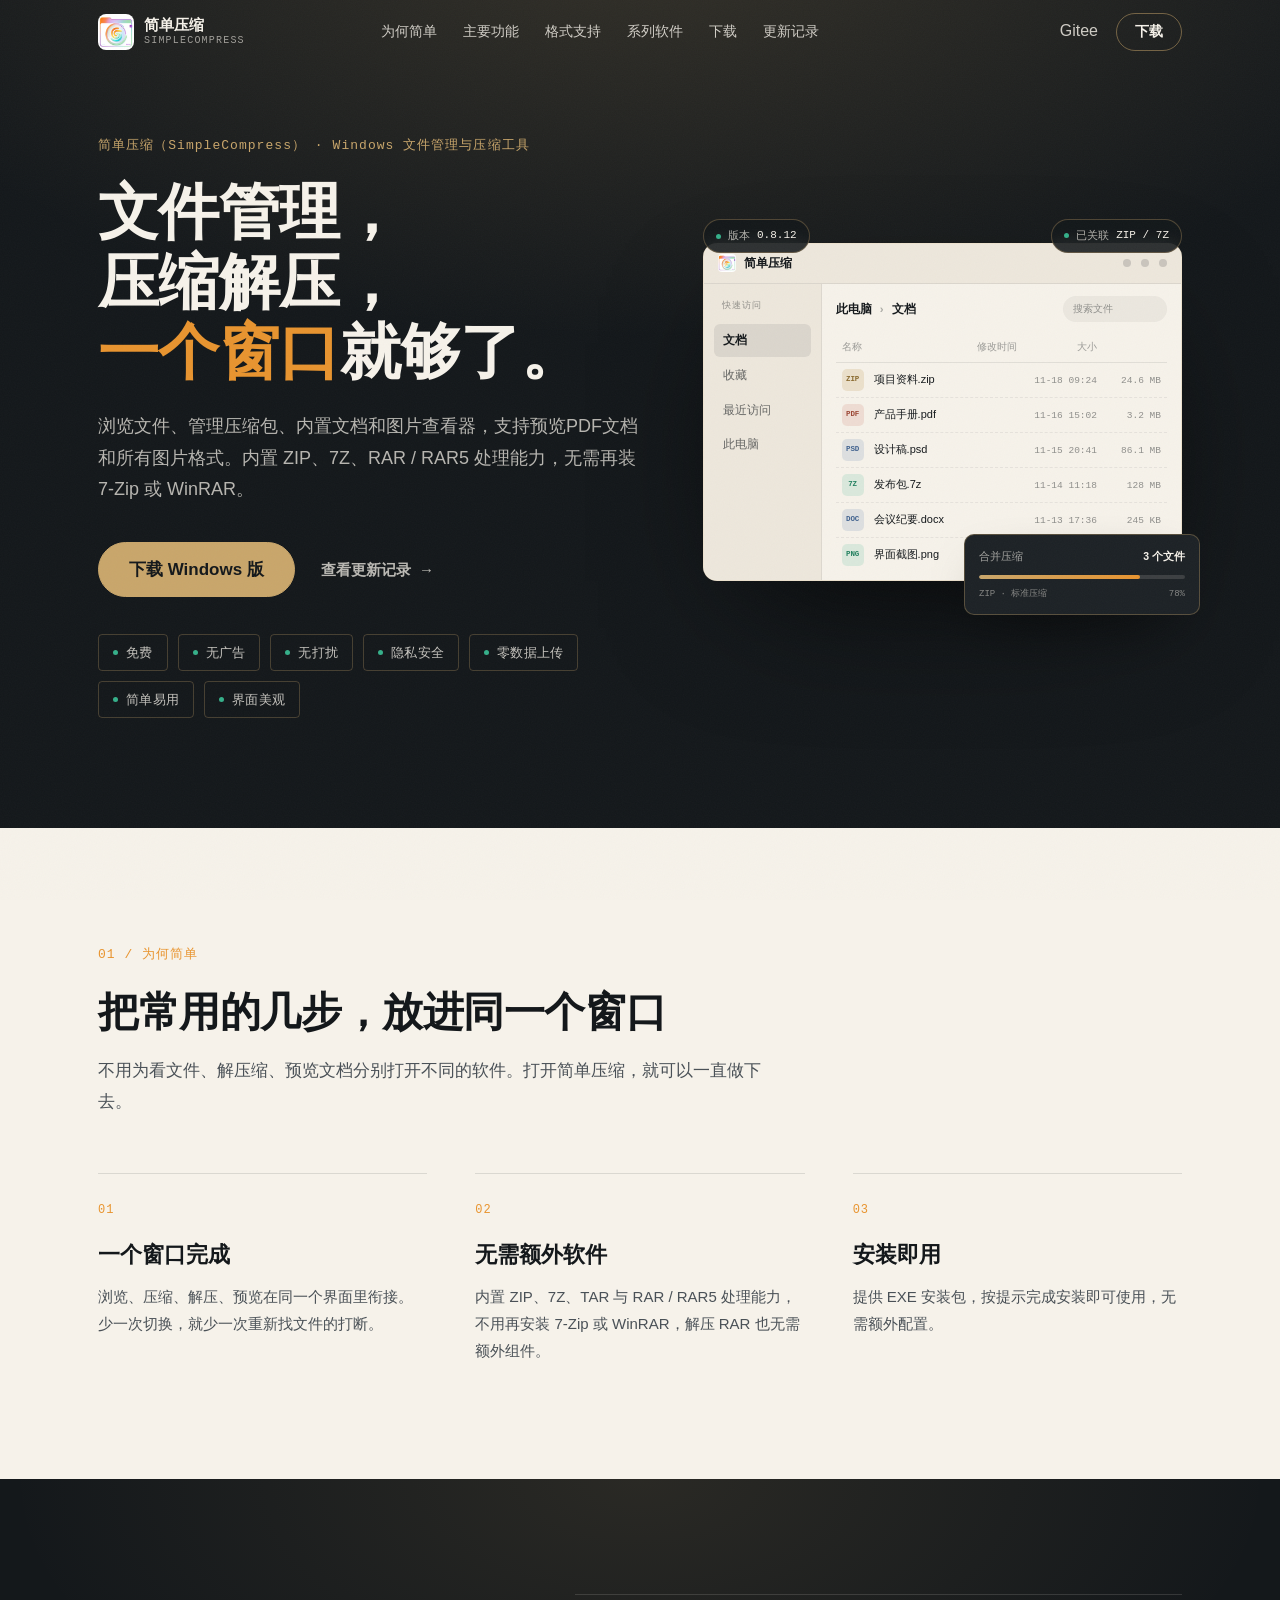
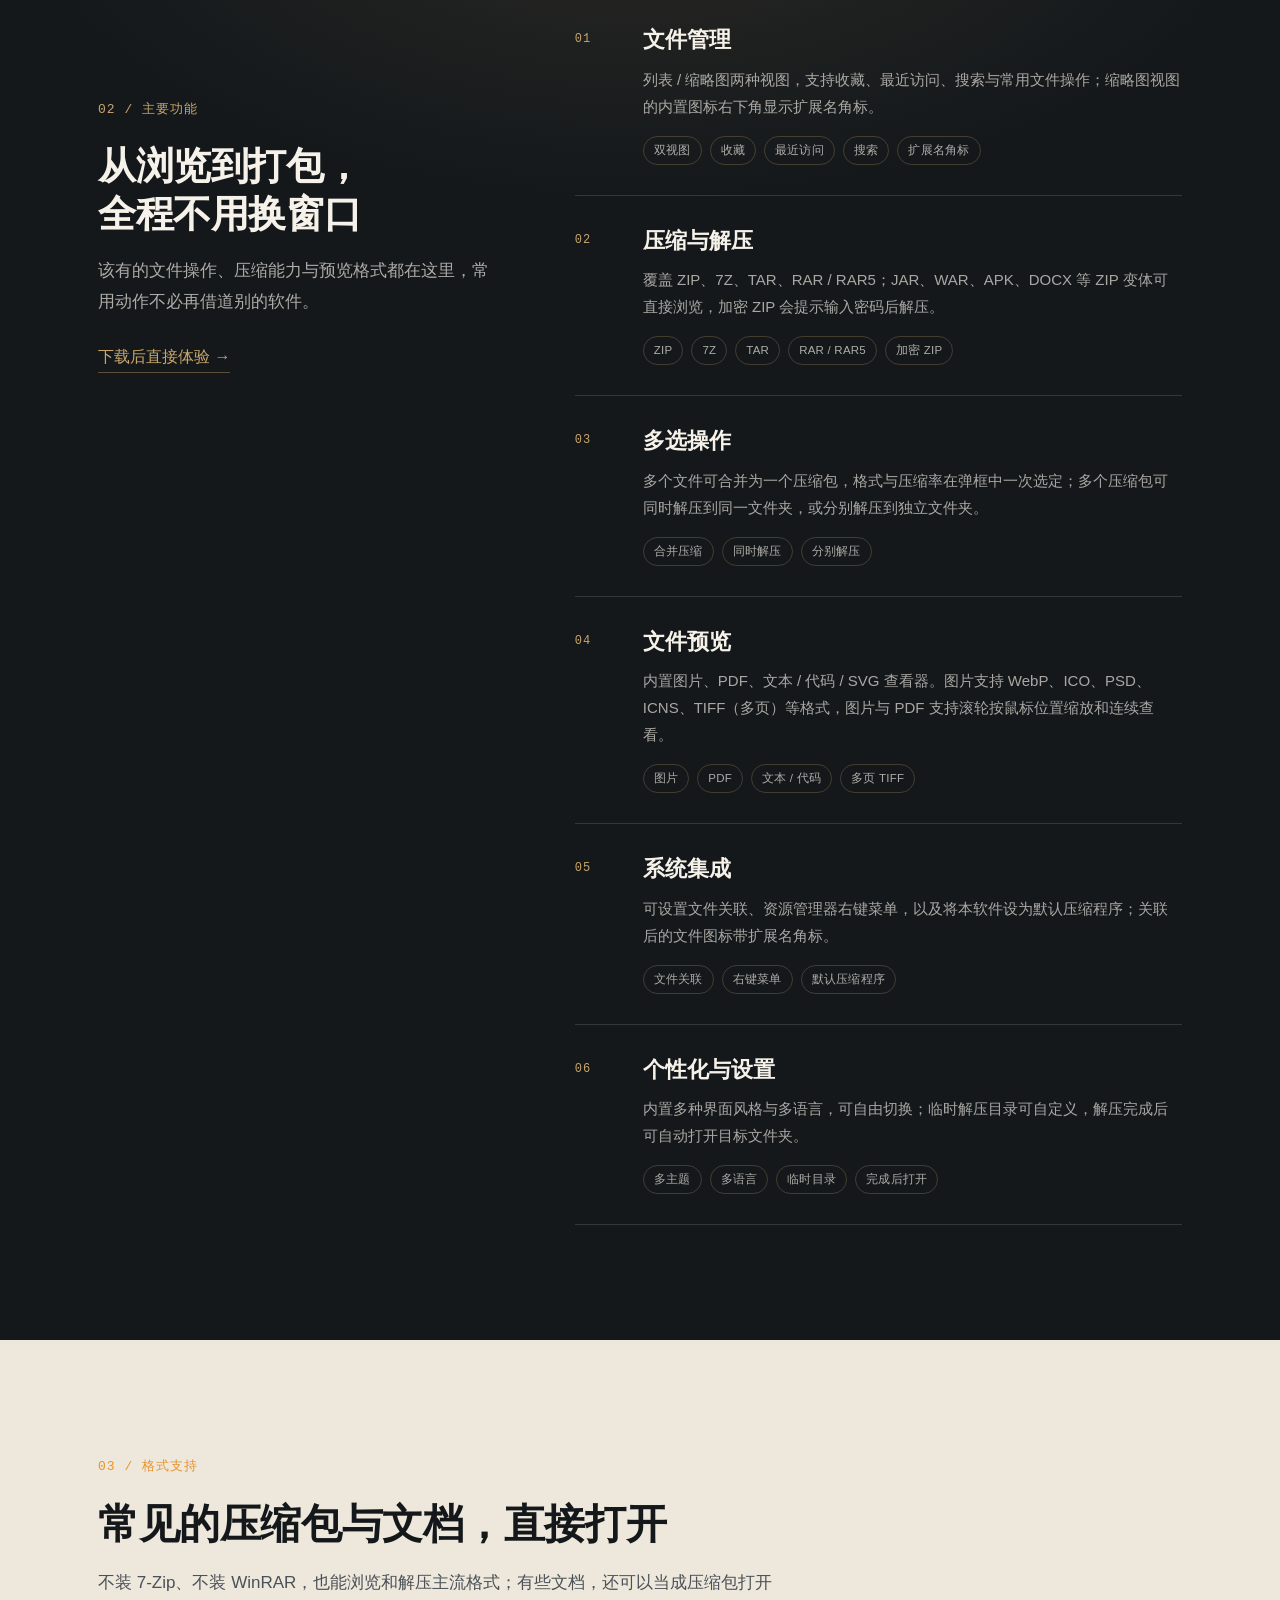
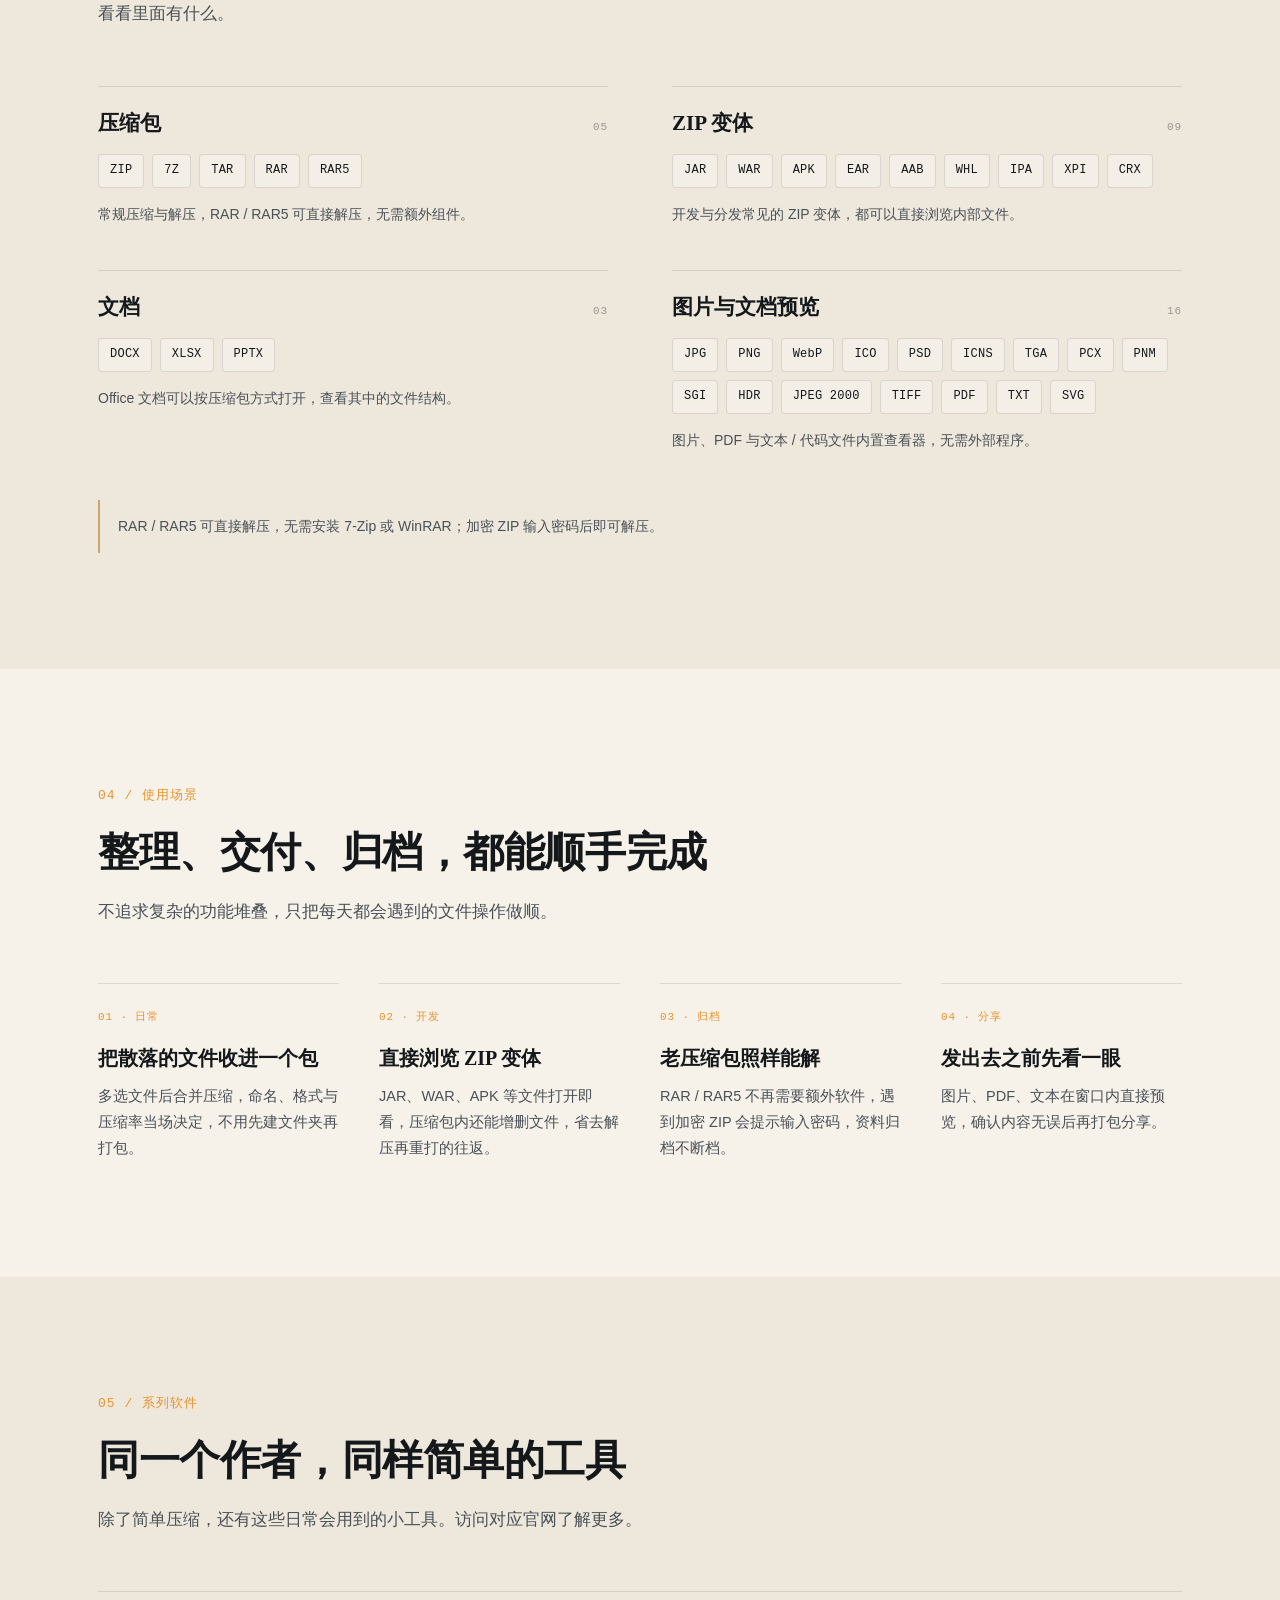
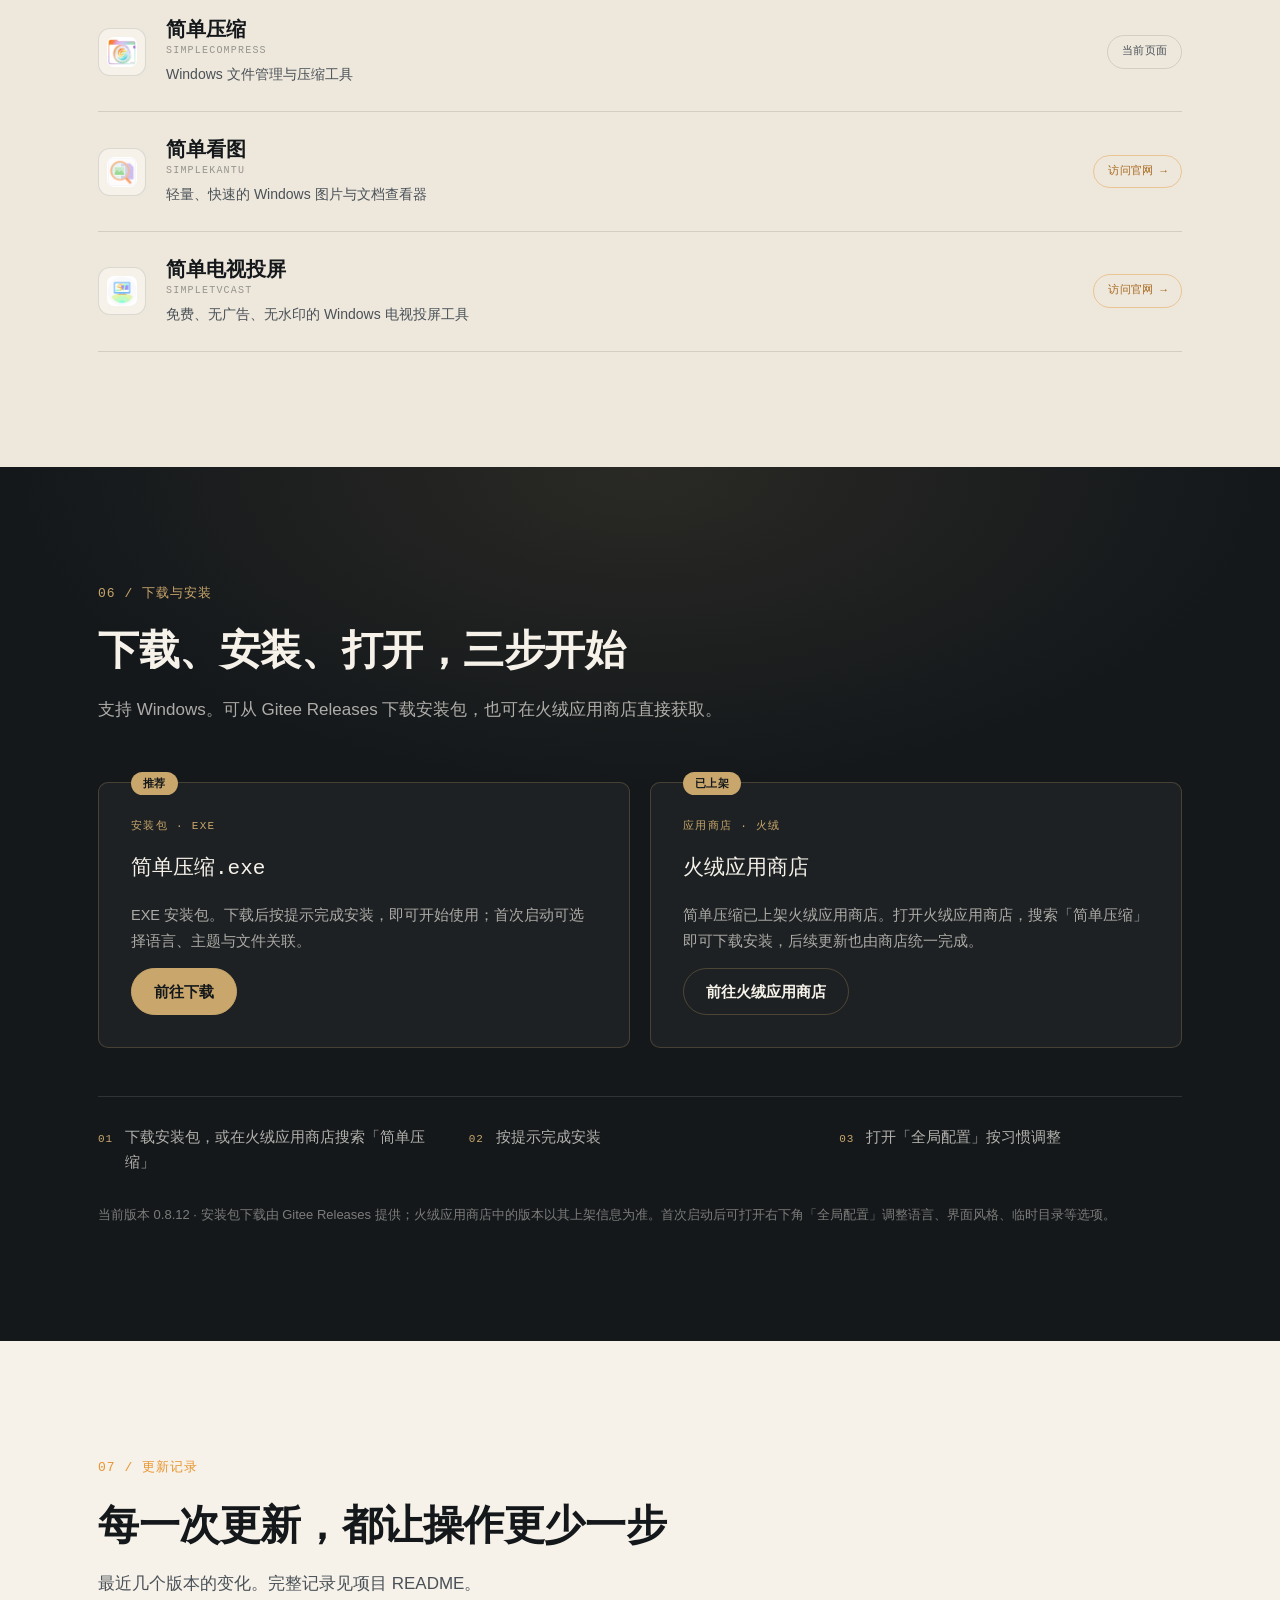
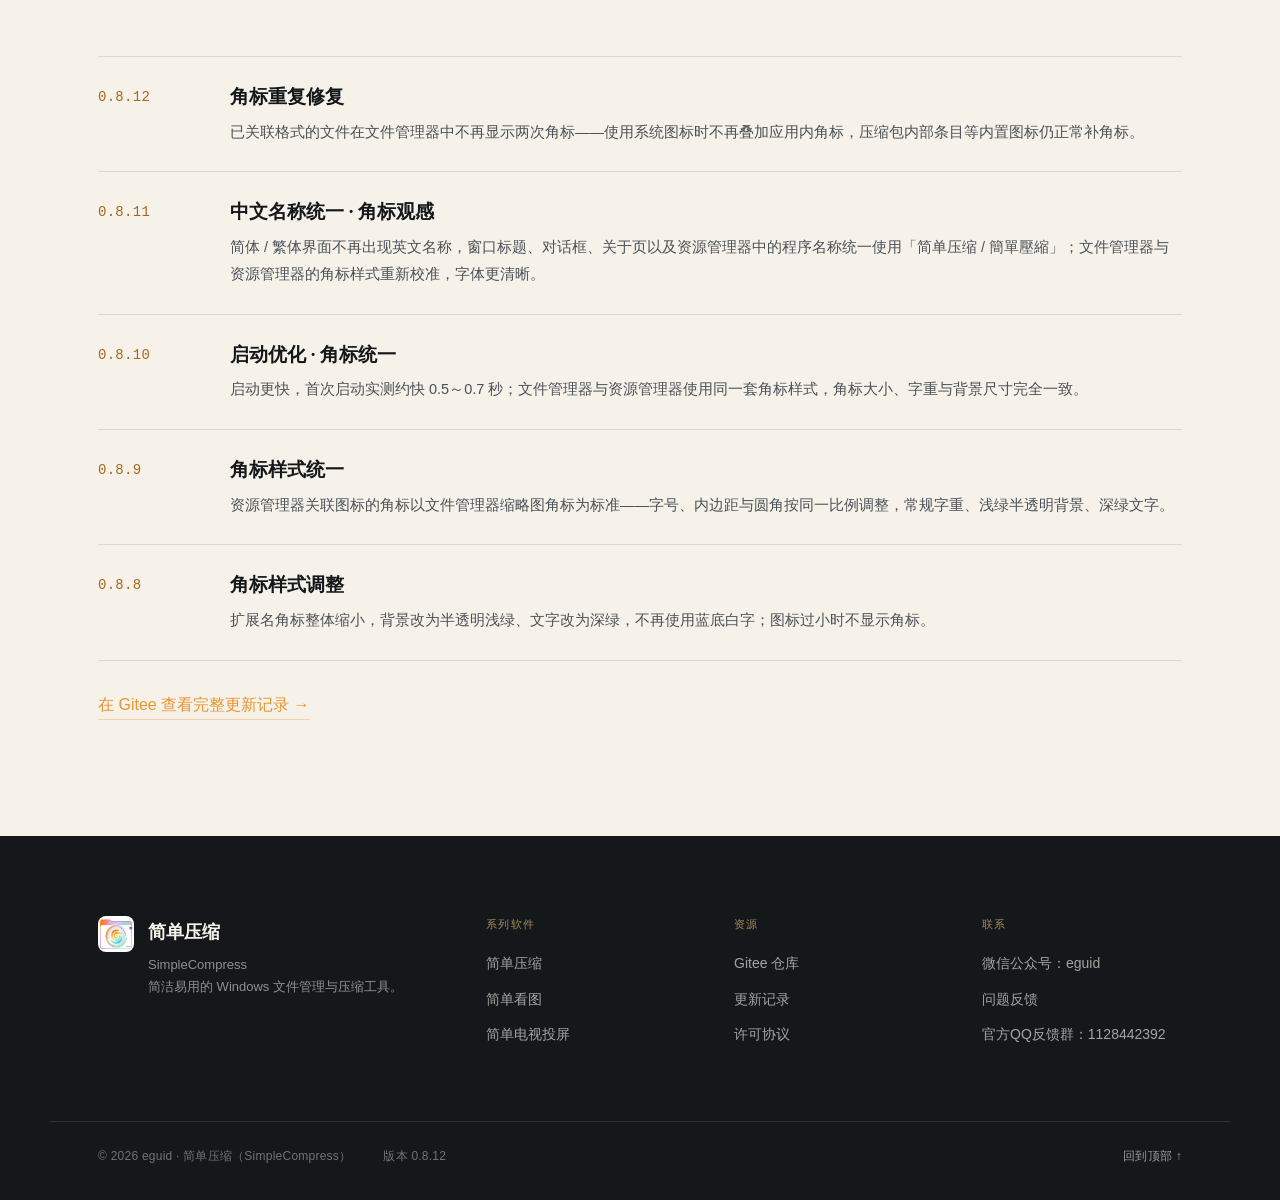
==== commit b37dee56: "修复跳转" ====
--- a/index.html
+++ b/index.html
@@ -357,14 +357,14 @@
           <p class="dl-tag">安装包 · EXE</p>
           <h3>简单压缩.exe</h3>
           <p class="dl-desc">EXE 安装包。下载后按提示完成安装，即可开始使用；首次启动可选择语言、主题与文件关联。</p>
-          <a class="btn btn-gold" href="/download?id=exe">前往下载</a>
+          <a class="btn btn-gold" href="download?id=exe">前往下载</a>
         </article>
         <article class="dl-card reveal">
           <span class="dl-badge">已上架</span>
           <p class="dl-tag">应用商店 · 火绒</p>
           <h3>火绒应用商店</h3>
           <p class="dl-desc">简单压缩已上架火绒应用商店。打开火绒应用商店，搜索「简单压缩」即可下载安装，后续更新也由商店统一完成。</p>
-          <a class="btn btn-outline" href="/download?id=hy">前往火绒应用商店</a>
+          <a class="btn btn-outline" href="download?id=hy">前往火绒应用商店</a>
         </article>
       </div>
 
